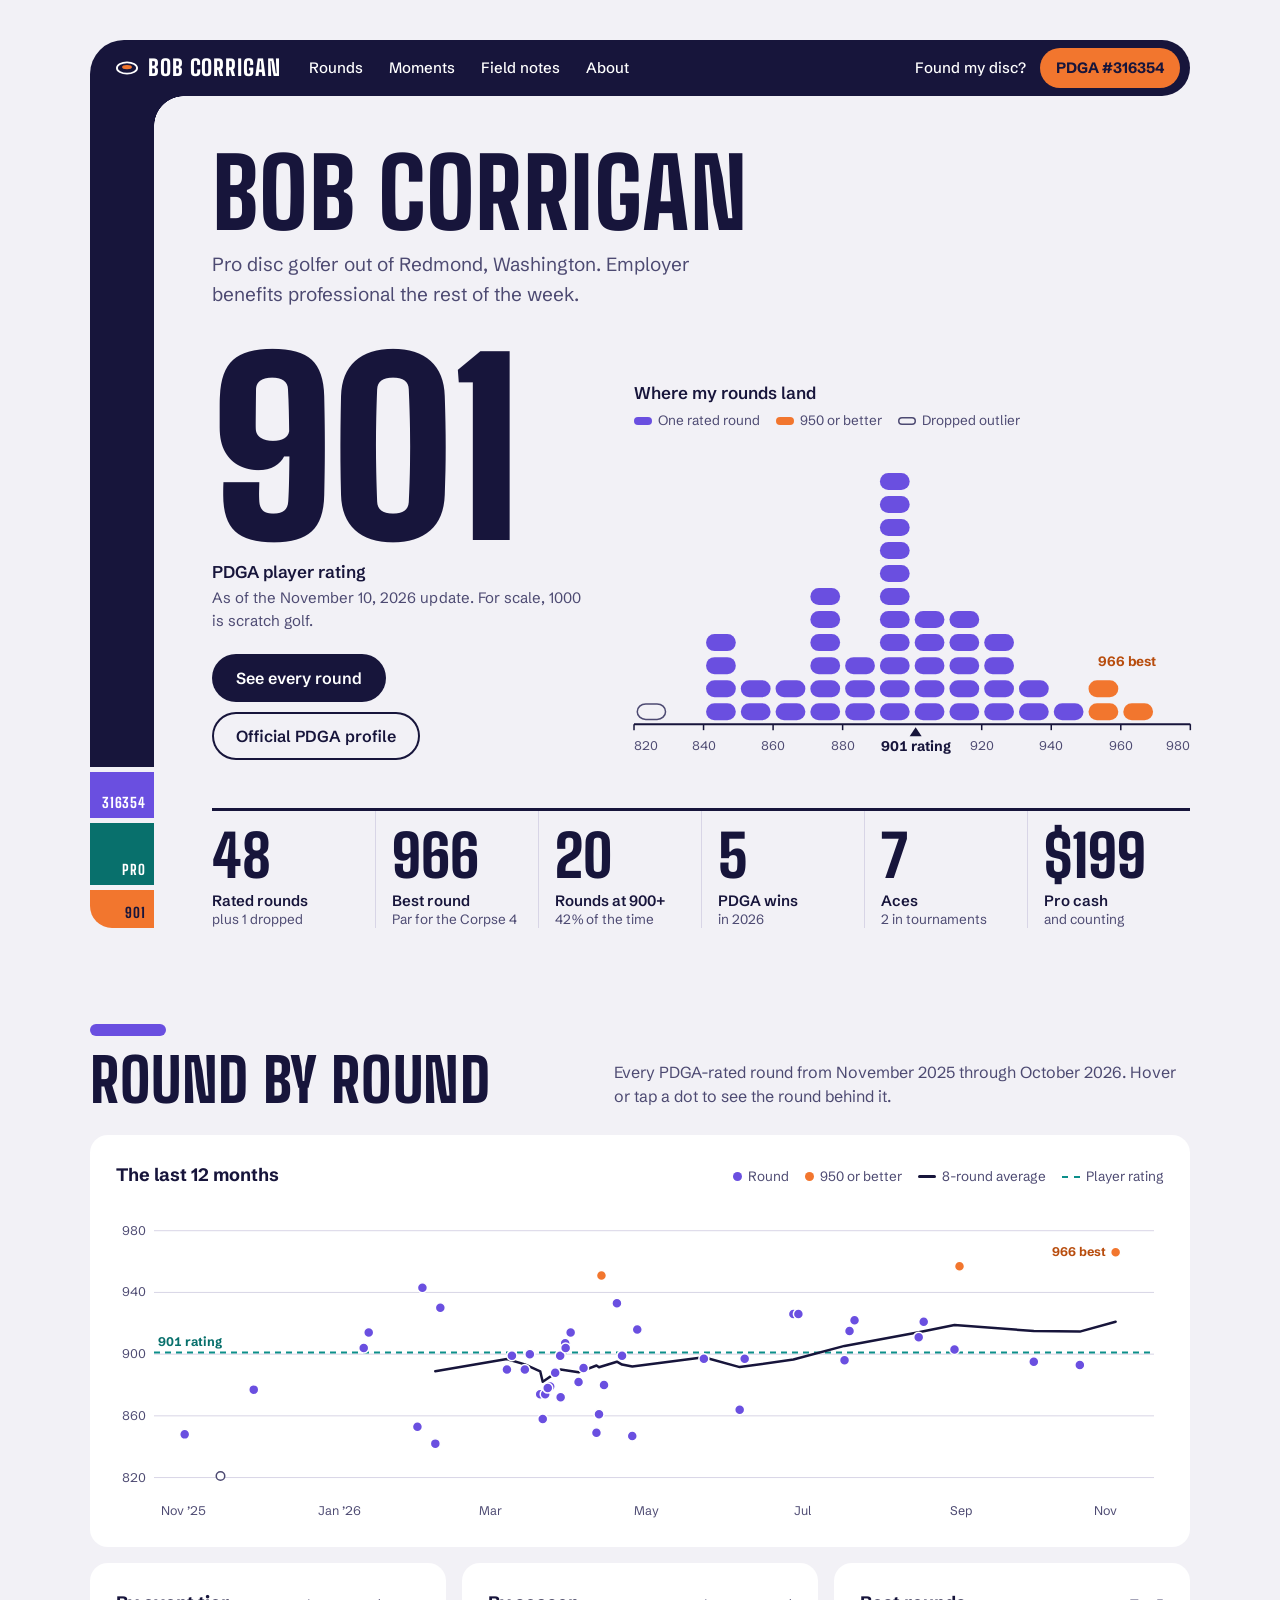
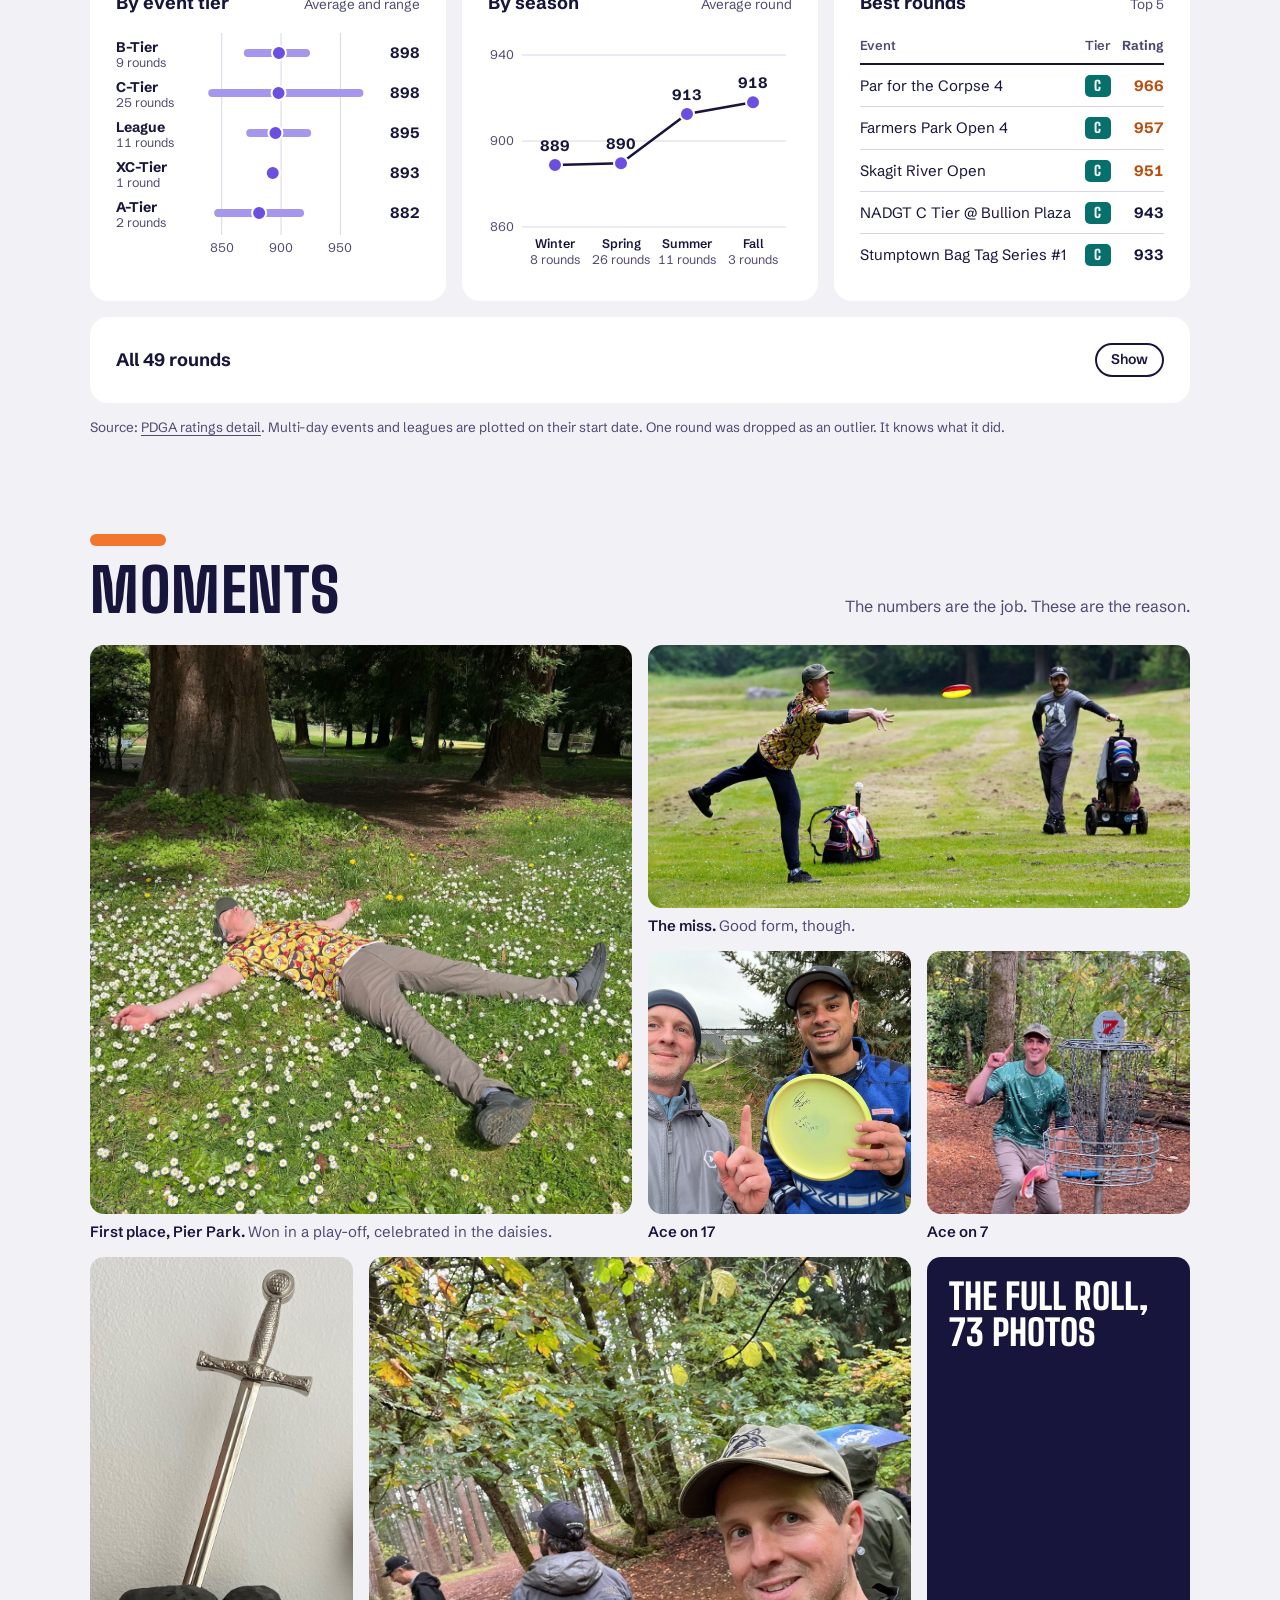
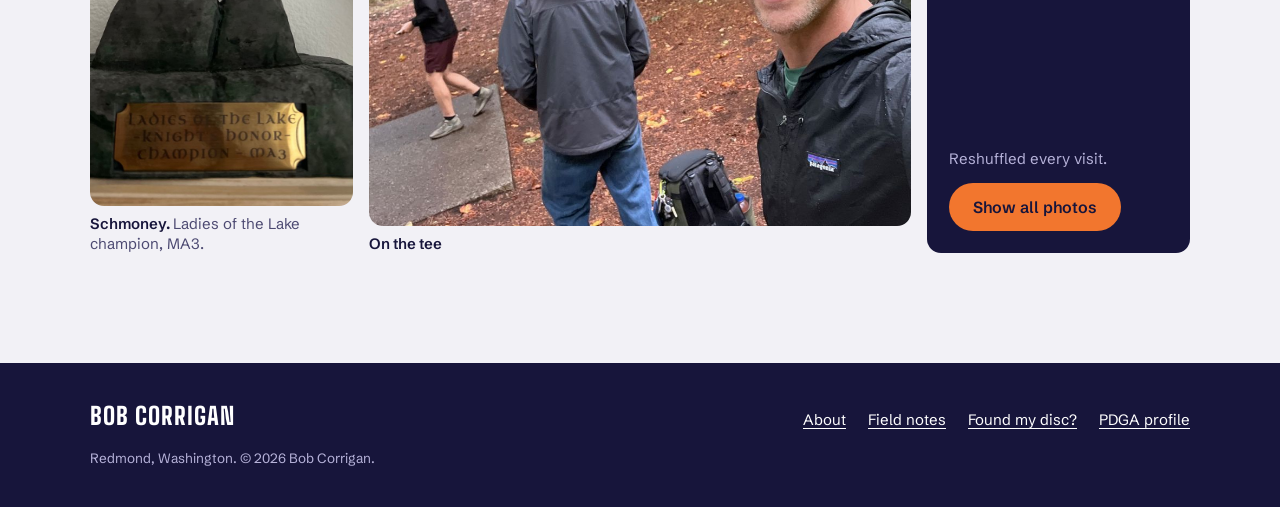
==== index.html @ 9f8a5c09 "Redesign site: numbers-first homepage, new visual system - Homepage leads with the 901 rating, a sta" ====
<!DOCTYPE html>
<html lang="en" class="no-js">
<head>
  <script>document.documentElement.className='js'</script>
  <meta charset="UTF-8" />
  <meta name="viewport" content="width=device-width, initial-scale=1.0" />
  <meta name="google-site-verification" content="zyq-lg8pU8aI22oIa7izaOGvQ7TSrKmBaJJps34cocg" />
  <title>Bob Corrigan — Pro Disc Golfer, PDGA #316354 · Redmond, WA</title>
  <meta name="description" content="Bob Corrigan is an employer benefits professional, pro disc golfer, poet, and retro film photographer in Redmond, Washington, with two cats and a penchant for vintage RC models." />
  <meta name="author" content="Bob Corrigan" />
  <meta name="theme-color" content="#17153b" />
  <link rel="canonical" href="https://bobcorrigan.com/" />
  <meta property="og:title" content="Bob Corrigan — pro disc golfer, poet &amp; film photographer" />
  <meta property="og:description" content="Disc golf, poetry, and retro film photography from Redmond, Washington. Two cats, plenty of vintage RC models." />
  <meta property="og:type" content="profile" />
  <meta property="og:url" content="https://bobcorrigan.com/" />
  <meta property="og:image" content="https://bobcorrigan.com/images/firstplaceflower.jpg" />
  <meta property="og:image:alt" content="Bob Corrigan on the disc golf course" />
  <meta name="twitter:card" content="summary_large_image" />
  <script type="application/ld+json">{"@context": "https://schema.org", "@graph": [{"@type": "WebSite", "@id": "https://bobcorrigan.com/#website", "name": "Bob Corrigan", "url": "https://bobcorrigan.com/", "author": {"@id": "https://bobcorrigan.com/#person"}, "publisher": {"@id": "https://bobcorrigan.com/#person"}, "about": {"@id": "https://bobcorrigan.com/#person"}}, {"@type": "ProfilePage", "@id": "https://bobcorrigan.com/#profile", "url": "https://bobcorrigan.com/", "name": "Bob Corrigan", "mainEntity": {"@id": "https://bobcorrigan.com/#person"}, "isPartOf": {"@id": "https://bobcorrigan.com/#website"}}, {"@type": "Person", "@id": "https://bobcorrigan.com/#person", "name": "Bob Corrigan", "alternateName": "Robert Corrigan", "url": "https://bobcorrigan.com/", "image": "https://bobcorrigan.com/images/firstplaceflower.jpg", "jobTitle": "Employer benefits professional", "description": "Bob Corrigan is an employer benefits professional, pro disc golfer, poet, and retro film photographer in Redmond, Washington, with two cats and a penchant for vintage RC models.", "homeLocation": {"@type": "Place", "name": "Redmond, Washington, USA", "address": {"@type": "PostalAddress", "addressLocality": "Redmond", "addressRegion": "WA", "addressCountry": "US"}}, "knowsAbout": ["Employee benefits", "Disc golf", "Poetry", "Film photography", "Retro photography", "Photography", "Art", "Design", "Vintage RC models"], "sameAs": ["https://fallingspoon.com/", "https://secretvendingmachine.com/", "https://supfrog.com/", "https://www.pdga.com/player/316354"], "subjectOf": [{"@type": "WebSite", "name": "falling spoon", "url": "https://fallingspoon.com/", "description": "Poems by Bob Corrigan"}, {"@type": "WebSite", "name": "Secret Vending Machine", "url": "https://secretvendingmachine.com/", "description": "Film photographs by Bob Corrigan"}, {"@type": "WebSite", "name": "supfrog.com", "url": "https://supfrog.com/"}]}]}</script>
  <link rel="apple-touch-icon" sizes="180x180" href="/apple-touch-icon.png">
  <link rel="icon" type="image/png" sizes="32x32" href="/favicon-32x32.png">
  <link rel="icon" type="image/png" sizes="16x16" href="/favicon-16x16.png">
  <link rel="manifest" href="/site.webmanifest">
  <link rel="preload" href="/assets/fonts/big-shoulders-latin-wght-normal.woff2" as="font" type="font/woff2" crossorigin />
  <link rel="preload" href="/assets/fonts/schibsted-grotesk-latin-wght-normal.woff2" as="font" type="font/woff2" crossorigin />
  <link rel="stylesheet" href="/assets/site.css" />
  <style>
    /* ── Hero ── */
    .hero { position: relative; display: grid; grid-template-columns: 64px minmax(0, 1fr); }
    .hero::before { content: ''; position: absolute; left: 64px; top: 0; width: 30px; height: 30px; background: radial-gradient(circle at 100% 100%, transparent 29.5px, var(--ink) 30px); }
    .rail { display: flex; flex-direction: column; gap: 5px; font-family: var(--display); font-size: 14px; font-weight: 700; letter-spacing: 0.06em; }
    .rail span { display: flex; align-items: flex-end; justify-content: flex-end; min-height: 46px; padding: 0 8px 5px 0; background: var(--ink); color: #fff; }
    .rail span:first-child { flex: 1; min-height: 120px; }
    .rail .r-v { background: var(--violet); }
    .rail .r-t { background: var(--teal-ink); min-height: 62px; }
    .rail .r-o { background: var(--tang); color: var(--ink); min-height: 38px; border-radius: 0 0 0 22px; }
    .hero-main { min-width: 0; padding: clamp(28px, 4.5vw, 54px) 0 0 clamp(26px, 4.5vw, 60px); }
    .who h1 { font-family: var(--display); font-weight: 800; font-size: clamp(46px, 7.6vw, 96px); line-height: 0.9; letter-spacing: 0.005em; text-transform: uppercase; }
    .who p { max-width: 34rem; margin-top: 14px; color: var(--soft); font-size: clamp(17px, 1.6vw, 19px); }
    .hero-grid { display: grid; grid-template-columns: minmax(0, 0.8fr) minmax(0, 1.2fr); gap: clamp(24px, 4vw, 56px); align-items: end; margin-top: clamp(28px, 4vw, 48px); }
    .rating-n { font-family: var(--display); font-weight: 900; font-size: clamp(132px, 19vw, 236px); line-height: 0.78; letter-spacing: -0.01em; color: var(--ink); font-variant-numeric: tabular-nums; }
    .rating-l { margin-top: 18px; font-size: 17px; font-weight: 600; }
    .rating-l span { display: block; font-weight: 400; color: var(--soft); font-size: 15px; }
    .hero-cta { display: flex; flex-wrap: wrap; gap: 10px; margin-top: 22px; }
    .spread figcaption { display: flex; flex-wrap: wrap; align-items: baseline; justify-content: space-between; gap: 4px 20px; margin-bottom: 6px; font-size: 15px; color: var(--soft); }
    .spread figcaption b { color: var(--ink); font-weight: 600; font-size: 17px; }
    .key { display: inline-flex; flex-wrap: wrap; gap: 4px 16px; font-size: 13.5px; color: var(--soft); }
    .key span { display: inline-flex; align-items: center; gap: 6px; white-space: nowrap; }
    .key i { display: inline-block; flex: none; width: 18px; height: 8px; border-radius: 99px; background: var(--violet); }
    .key .k-hot { background: var(--tang); }
    .key .k-out { background: none; box-shadow: inset 0 0 0 1.5px var(--soft); }
    .key .k-dot { width: 9px; height: 9px; }
    .key .k-avg { height: 3px; background: var(--ink); }
    .key .k-rt { height: 0; border-radius: 0; background: none; border-top: 2px dashed var(--teal); }
    svg.chart { display: block; width: 100%; height: auto; overflow: visible; }
    svg.chart .halo { paint-order: stroke; stroke: #fff; stroke-width: 5px; stroke-linejoin: round; }
    svg.chart text { font-family: var(--body); font-size: 12.5px; fill: var(--soft); font-variant-numeric: tabular-nums; }
    .hit { cursor: pointer; }

    .tally { display: grid; grid-template-columns: repeat(6, minmax(0, 1fr)); margin-top: clamp(30px, 4vw, 48px); border-top: 3px solid var(--ink); }
    .tally div { padding: 16px 14px 0 0; }
    .tally div + div { padding-left: 16px; border-left: 1px solid var(--rule); }
    .tally dd { font-family: var(--display); font-weight: 800; font-size: clamp(40px, 4.6vw, 58px); line-height: 1; font-variant-numeric: tabular-nums; }
    .tally dt { margin-top: 6px; font-size: 15px; font-weight: 600; line-height: 1.3; }
    .tally dt span { display: block; font-weight: 400; color: var(--soft); font-size: 13.5px; }
    .tally div { display: flex; flex-direction: column; }
    .tally dd { order: -1; }

    /* disc drop: the one load moment */
    .js .disc { animation: drop 0.5s cubic-bezier(0.2, 0.9, 0.3, 1.15) both; animation-delay: calc(var(--i) * 16ms + 150ms); }
    @keyframes drop { from { opacity: 0; transform: translateY(-26px); } }

    /* ── Rounds ── */
    .panel { background: var(--card); border-radius: 18px; padding: clamp(16px, 2.4vw, 26px); }
    .panel-h { display: flex; flex-wrap: wrap; align-items: baseline; justify-content: space-between; gap: 6px 20px; margin-bottom: 12px; }
    .panel-h h3 { font-size: 18px; font-weight: 700; }
    .panel-h p { font-size: 13.5px; color: var(--soft); }
    .trio { display: grid; grid-template-columns: repeat(3, minmax(0, 1fr)); gap: 16px; margin-top: 16px; }
    .rtab { width: 100%; border-collapse: collapse; font-size: 15px; }
    .rtab th { padding: 6px 10px 8px 0; border-bottom: 2px solid var(--ink); font-size: 13px; font-weight: 600; text-align: left; color: var(--soft); white-space: nowrap; }
    .rtab td { padding: 9px 10px 9px 0; border-bottom: 1px solid var(--rule); vertical-align: baseline; }
    .rtab tr:last-child td { border-bottom: 0; }
    .rtab .n { font-variant-numeric: tabular-nums; text-align: right; padding-right: 0; white-space: nowrap; font-weight: 700; }
    .rtab .dt { white-space: nowrap; color: var(--soft); }
    .rtab .hot { color: var(--tang-ink); }
    .tier { display: inline-grid; place-items: center; min-width: 26px; height: 22px; padding: 0 5px; border-radius: 5px; background: var(--ink); color: #fff; font-family: var(--display); font-size: 14px; font-weight: 800; letter-spacing: 0.04em; }
    .tier.t-A { background: var(--tang); color: var(--ink); }
    .tier.t-B { background: var(--violet); }
    .tier.t-C { background: var(--teal-ink); }
    .tier.t-L { background: var(--soft); }
    details.all { margin-top: 16px; }
    details.all summary { display: flex; align-items: center; justify-content: space-between; gap: 12px; font-size: 18px; font-weight: 700; cursor: pointer; list-style: none; }
    details.all summary::-webkit-details-marker { display: none; }
    details.all summary::after { content: 'Show'; padding: 6px 16px; border-radius: 99px; box-shadow: inset 0 0 0 2px var(--ink); font-size: 14px; font-weight: 600; }
    details.all[open] summary::after { content: 'Hide'; }
    details.all[open] summary { margin-bottom: 14px; }
    .tscroll { overflow-x: auto; }
    .src { margin-top: 14px; font-size: 13.5px; color: var(--soft); }
    .tip { position: fixed; z-index: 40; left: 0; top: 0; max-width: 260px; padding: 8px 12px; background: var(--ink); border-radius: 10px; color: #fff; font-size: 13.5px; line-height: 1.4; opacity: 0; pointer-events: none; transition: opacity 0.1s; }
    .tip b { font-family: var(--display); font-size: 20px; font-weight: 800; color: var(--butter); margin-right: 4px; }

    /* ── Moments ── */
    .moments { display: grid; grid-template-columns: repeat(4, minmax(0, 1fr)); grid-auto-rows: clamp(190px, 23vw, 290px); gap: 16px; }
    .mo { display: flex; flex-direction: column; min-height: 0; }
    .mo button { flex: 1; min-height: 0; display: block; width: 100%; padding: 0; border: 0; background: var(--rule); border-radius: 14px; overflow: hidden; cursor: zoom-in; }
    .mo img { display: block; width: 100%; height: 100%; object-fit: cover; transition: transform 0.4s ease; }
    .mo button:hover img { transform: scale(1.03); }
    .mo figcaption { padding-top: 8px; font-size: 15px; font-weight: 600; line-height: 1.3; }
    .mo figcaption span { font-weight: 400; color: var(--soft); }
    .m-a { grid-column: 1 / 3; grid-row: 1 / 3; }
    .m-b { grid-column: 3 / 5; }
    .m-e { grid-row: 3 / 5; }
    .m-f { grid-column: 2 / 4; grid-row: 3 / 5; }
    .more { grid-row: 3 / 5; }
    .more { display: flex; flex-direction: column; justify-content: space-between; align-items: flex-start; gap: 14px; padding: 22px; border-radius: 14px; background: var(--ink); color: #fff; }
    .more p { font-family: var(--display); font-weight: 800; font-size: clamp(26px, 2.8vw, 36px); line-height: 1; text-transform: uppercase; }
    .more .more-n { margin-top: auto; font-family: var(--body); font-size: 15px; font-weight: 400; line-height: 1.4; text-transform: none; color: #b7b3da; }
    .more .btn { background: var(--tang); color: var(--ink); }
    .more .btn:hover { background: var(--butter); color: var(--ink); }
    .more :focus-visible { outline-color: var(--butter); }

    .gallery { margin-top: 28px; columns: 4; column-gap: 14px; }
    .js .gallery:not(.is-open), .no-js .needs-js { display: none; }
    .no-js .gallery { margin-top: 28px; }
    .gallery figure { break-inside: avoid; margin: 0 0 14px; }
    .gallery button { display: block; width: 100%; padding: 0; border: 0; border-radius: 10px; overflow: hidden; background: var(--rule); cursor: zoom-in; }
    .gallery img { display: block; width: 100%; height: auto; }
    .gallery figcaption { padding-top: 5px; font-size: 13.5px; color: var(--soft); }
    .gal-end[hidden] { display: none; }
    .gal-end { display: flex; justify-content: center; margin-top: 12px; }

    dialog.lb { width: 100vw; height: 100dvh; max-width: none; max-height: none; margin: 0; padding: 48px 76px 28px; border: 0; background: rgba(16, 14, 44, 0.96); color: #fff; }
    dialog.lb[open] { display: flex; flex-direction: column; align-items: center; justify-content: center; gap: 14px; }
    dialog.lb::backdrop { background: transparent; }
    .lb img { display: block; max-width: 100%; max-height: calc(100dvh - 130px); width: auto; height: auto; object-fit: contain; border-radius: 8px; }
    .lb p { font-size: 15px; text-align: center; }
    .lb button { position: absolute; width: 48px; height: 48px; display: grid; place-items: center; border: 0; border-radius: 50%; background: #fff; color: var(--ink); cursor: pointer; }
    .lb button:hover { background: var(--butter); }
    .lb button:focus-visible { outline-color: var(--butter); }
    .lb svg { width: 18px; height: 18px; }
    .lb-close { top: 16px; right: 16px; }
    .lb-prev { left: 14px; top: 50%; transform: translateY(-50%); }
    .lb-next { right: 14px; top: 50%; transform: translateY(-50%); }

    @media (max-width: 980px) {
      .hero-grid { grid-template-columns: 1fr; align-items: start; }
      .tally { grid-template-columns: repeat(3, minmax(0, 1fr)); row-gap: 8px; }
      .tally div:nth-child(4) { padding-left: 0; border-left: 0; }
      .trio { grid-template-columns: 1fr 1fr; }
      .trio .panel:last-child { grid-column: 1 / -1; }
      .gallery { columns: 3; }
    }
    @media (max-width: 760px) {
      .hero { grid-template-columns: 1fr; }
      .hero::before { display: none; }
      .rail { flex-direction: row; gap: 4px; height: 12px; margin-top: 5px; font-size: 0; }
      .rail span, .rail span:first-child, .rail .r-t, .rail .r-o { min-height: 0; padding: 0; }
      .rail .r-v { width: 64px; }
      .rail .r-t { width: 40px; }
      .rail .r-o { width: 26px; border-radius: 0 99px 99px 0; }
      .hero-main { padding-left: 0; }
      .rating-l { margin-top: 12px; }
      .tally { grid-template-columns: repeat(2, minmax(0, 1fr)); }
      .tally div:nth-child(4) { padding-left: 16px; border-left: 1px solid var(--rule); }
      .tally div:nth-child(odd) { padding-left: 0; border-left: 0; }
      .trio { grid-template-columns: 1fr; }
      .moments { grid-template-columns: repeat(2, minmax(0, 1fr)); grid-auto-rows: auto; gap: 12px; }
      .mo img { height: auto; aspect-ratio: 1; }
      .m-a, .m-b, .m-e, .m-f, .more { grid-column: 1 / -1; grid-row: auto; }
      .m-e { grid-row: auto; }
      .m-e img { aspect-ratio: 4 / 5; }
      .m-f img { aspect-ratio: 3 / 2; }
      .m-a img { aspect-ratio: 4 / 5; }
      .m-b img { aspect-ratio: 3 / 2; }
      .gallery { columns: 2; column-gap: 10px; }
      .rtab .hm { display: none; }
      dialog.lb { padding: 64px 10px 20px; }
      .lb-prev, .lb-next { top: auto; bottom: 14px; transform: none; }
    }
    @media (prefers-reduced-motion: reduce) {
      .js .disc { animation: none; }
      .mo button:hover img { transform: none; }
    }
  </style>
</head>
<body>
  <a class="skip" href="#main">Skip to content</a>
  <div class="frame">
    <header class="topbar">
      <a class="brand" href="/" aria-label="Bob Corrigan, home"><svg viewBox="0 0 24 24" aria-hidden="true"><ellipse cx="12" cy="12" rx="11" ry="6.2" fill="none" stroke="currentColor" stroke-width="2"/><ellipse cx="12" cy="11" rx="5.4" ry="2.4" fill="#f2762e"/></svg>Bob Corrigan</a>
      <nav class="nav" aria-label="Site">
        <a href="#rounds">Rounds</a>
        <a href="#moments">Moments</a>
        <a href="/frolf.html">Field notes</a>
        <a href="/about/">About</a>
        <a class="push wide" href="/disc/">Found my disc?</a>
        <a class="pdga" href="https://www.pdga.com/player/316354" target="_blank" rel="noopener"><span class="wide">PDGA </span>#316354</a>
      </nav>
    </header>

    <main id="main">
    <div class="hero">
      <div class="rail" aria-hidden="true"><span></span><span class="r-v">316354</span><span class="r-t">PRO</span><span class="r-o">901</span></div>
      <div class="hero-main">
        <div class="who">
          <h1>Bob Corrigan</h1>
          <p>Pro disc golfer out of Redmond, Washington. Employer benefits professional the rest of the week.</p>
        </div>

        <div class="hero-grid">
          <div>
            <p class="rating-n" id="heroRating">901</p>
            <p class="rating-l">PDGA player rating <span>As of the November 10, 2026 update. For scale, 1000 is scratch golf.</span></p>
            <div class="hero-cta">
              <a class="btn" href="#rounds">See every round</a>
              <a class="btn ghost" href="https://www.pdga.com/player/316354" target="_blank" rel="noopener">Official PDGA profile</a>
            </div>
          </div>
          <figure class="spread needs-js">
            <figcaption>
              <b>Where my rounds land</b>
              <span class="key" aria-hidden="true"><span><i></i>One rated round</span><span><i class="k-hot"></i>950 or better</span><span><i class="k-out"></i>Dropped outlier</span></span>
            </figcaption>
            <svg class="chart" id="spread" role="img" aria-label="Distribution of 49 round ratings from 821 to 966 (48 counted, 1 dropped), most of them between 870 and 930. The full list is in the All rounds table below."></svg>
          </figure>
        </div>

        <dl class="tally">
          <div><dt>Rated rounds <span>plus 1 dropped</span></dt><dd id="tRounds">48</dd></div>
          <div><dt>Best round <span id="tBestEv">Par for the Corpse 4</span></dt><dd id="tBest">966</dd></div>
          <div><dt>Rounds at 900+ <span id="tPct">42% of the time</span></dt><dd id="t900">20</dd></div>
          <div><dt>PDGA wins <span>in 2026</span></dt><dd>5</dd></div>
          <div><dt>Aces <span>2 in tournaments</span></dt><dd>7</dd></div>
          <div><dt>Pro cash <span>and counting</span></dt><dd>$199</dd></div>
        </dl>
      </div>
    </div>

    <section class="sec" id="rounds" aria-labelledby="rounds-h" style="--cap: var(--violet)">
      <div class="sec-h">
        <h2 id="rounds-h">Round by round</h2>
        <p>Every PDGA-rated round from November 2025 through October 2026. Hover or tap a dot to see the round behind it.</p>
      </div>

      <div class="panel needs-js">
        <div class="panel-h">
          <h3>The last 12 months</h3>
          <span class="key" aria-hidden="true"><span><i class="k-dot"></i>Round</span><span><i class="k-dot k-hot"></i>950 or better</span><span><i class="k-avg"></i>8-round average</span><span><i class="k-rt"></i>Player rating</span></span>
        </div>
        <svg class="chart" id="line" role="img" aria-label="Round ratings over time with a rolling average of the last 8 rounds, set against the 901 player rating"></svg>
      </div>

      <div class="trio needs-js">
        <div class="panel">
          <div class="panel-h"><h3>By event tier</h3><p>Average and range</p></div>
          <svg class="chart" id="tier" role="img" aria-label="Average round rating by PDGA event tier"></svg>
        </div>
        <div class="panel">
          <div class="panel-h"><h3>By season</h3><p>Average round</p></div>
          <svg class="chart" id="season" role="img" aria-label="Average round rating by season"></svg>
        </div>
        <div class="panel">
          <div class="panel-h"><h3>Best rounds</h3><p>Top 5</p></div>
          <table class="rtab" id="best"></table>
        </div>
      </div>

      <noscript><p class="src">The charts and the round-by-round table need JavaScript. Every round is also listed on the PDGA ratings detail page linked below.</p></noscript>
      <details class="panel all needs-js">
        <summary>All 49 rounds</summary>
        <div class="tscroll"><table class="rtab" id="all"></table></div>
      </details>
      <p class="src">Source: <a href="https://www.pdga.com/player/316354/details" target="_blank" rel="noopener">PDGA ratings detail</a>. Multi-day events and leagues are plotted on their start date. One round was dropped as an outlier. It knows what it did.</p>
    </section>

    <section class="sec" id="moments" aria-labelledby="moments-h" style="--cap: var(--tang)">
      <div class="sec-h">
        <h2 id="moments-h">Moments</h2>
        <p>The numbers are the job. These are the reason.</p>
      </div>
      <div class="moments" id="hl">
        <figure class="mo m-a"><button type="button" aria-label="View photo: First place, Pier Park"><img src="/images/hl/first-place-pier-park.jpg" width="1181" height="1400" alt="Bob lying in a field of daisies after winning at Pier Park" decoding="async"></button><figcaption>First place, Pier Park. <span>Won in a play-off, celebrated in the daisies.</span></figcaption></figure>
        <figure class="mo m-b"><button type="button" aria-label="View photo: The miss"><img src="/images/hl/the-miss.jpg" width="1400" height="1048" alt="Bob mid-throw with the disc in the air" loading="lazy" decoding="async"></button><figcaption>The miss. <span>Good form, though.</span></figcaption></figure>
        <figure class="mo"><button type="button" aria-label="View photo: Ace on 17"><img src="/images/hl/ace-17.jpg" width="1400" height="1050" alt="Bob and a friend holding up the ace disc" loading="lazy" decoding="async"></button><figcaption>Ace on 17</figcaption></figure>
        <figure class="mo"><button type="button" aria-label="View photo: Ace on 7"><img src="/images/hl/ace-7.jpg" width="1210" height="1086" alt="Bob pointing at the basket after an ace on hole 7" loading="lazy" decoding="async"></button><figcaption>Ace on 7</figcaption></figure>
        <figure class="mo m-e"><button type="button" aria-label="View photo: Schmoney"><img src="/images/hl/trophy.jpg" width="1050" height="1400" alt="Sword-in-the-stone trophy with a plaque reading Ladies of the Lake, Knight's Honor, Champion MA3" loading="lazy" decoding="async"></button><figcaption>Schmoney. <span>Ladies of the Lake champion, MA3.</span></figcaption></figure>
        <figure class="mo m-f"><button type="button" aria-label="View photo: On the tee"><img src="/images/hl/on-the-tee.jpg" width="1400" height="1050" alt="Bob on the tee with his card" loading="lazy" decoding="async"></button><figcaption>On the tee</figcaption></figure>
        <div class="more">
          <p>The full roll, 73 photos</p>
          <p class="more-n needs-js">Reshuffled every visit.</p>
          <button class="btn needs-js" id="galBtn" type="button" aria-expanded="false" aria-controls="gallery">Show all photos</button>
        </div>
      </div>

      <div class="gallery" id="gallery">
        <figure><button type="button" aria-label="View photo: Three of us, Cloud City Chaos"><img src="/images/thumb/3boys.jpg" data-full="/images/3boys.jpg" width="640" height="481" alt="Three of us, Cloud City Chaos" loading="lazy" decoding="async"></button><figcaption>Three of us, Cloud City Chaos</figcaption></figure>
        <figure><button type="button" aria-label="View photo: Emerald City Discs"><img src="/images/thumb/ecd.jpg" data-full="/images/ecd.jpeg" width="760" height="1013" alt="Emerald City Discs" loading="lazy" decoding="async"></button><figcaption>Emerald City Discs</figcaption></figure>
        <figure><button type="button" aria-label="View photo: Ace on 17"><img src="/images/thumb/ace17.jpg" data-full="/images/ace17.jpg" width="760" height="570" alt="Ace on 17" loading="lazy" decoding="async"></button><figcaption>Ace on 17</figcaption></figure>
        <figure><button type="button" aria-label="View photo: First place card, SeaTac"><img src="/images/thumb/1st-place-card.jpg" data-full="/images/1st%20place%20card.jpg" width="640" height="481" alt="First place card, SeaTac" loading="lazy" decoding="async"></button><figcaption>First place card, SeaTac</figcaption></figure>
        <figure><button type="button" aria-label="View photo: God&#x27;s Grove"><img src="/images/thumb/godsgrove.jpg" data-full="/images/godsgrove.jpg" width="481" height="640" alt="God&#x27;s Grove" loading="lazy" decoding="async"></button><figcaption>God&#x27;s Grove</figcaption></figure>
        <figure><button type="button" aria-label="View photo: Ace with Nick"><img src="/images/thumb/acenick.jpg" data-full="/images/acenick.jpeg" width="760" height="570" alt="Ace with Nick" loading="lazy" decoding="async"></button><figcaption>Ace with Nick</figcaption></figure>
        <figure><button type="button" aria-label="View photo: Sunnyside haul"><img src="/images/thumb/haul.jpg" data-full="/images/haul.jpg" width="760" height="1013" alt="Sunnyside haul" loading="lazy" decoding="async"></button><figcaption>Sunnyside haul</figcaption></figure>
        <figure><button type="button" aria-label="View photo: The am crew"><img src="/images/thumb/am-crew.jpg" data-full="/images/am%20crew.jpg" width="481" height="640" alt="The am crew" loading="lazy" decoding="async"></button><figcaption>The am crew</figcaption></figure>
        <figure><button type="button" aria-label="View photo: Nick, Brian and Bob"><img src="/images/thumb/nick-brian-bob.jpg" data-full="/images/nick%20brian%20bob.jpg" width="640" height="481" alt="Nick, Brian and Bob" loading="lazy" decoding="async"></button><figcaption>Nick, Brian and Bob</figcaption></figure>
        <figure><button type="button" aria-label="View photo: First place, Pier Park"><img src="/images/thumb/firstplaceflower.jpg" data-full="/images/firstplaceflower.jpg" width="760" height="901" alt="First place, Pier Park" loading="lazy" decoding="async"></button><figcaption>First place, Pier Park</figcaption></figure>
        <figure><button type="button" aria-label="View photo: At the pavilion"><img src="/images/thumb/pav.jpg" data-full="/images/pav.jpg" width="760" height="570" alt="At the pavilion" loading="lazy" decoding="async"></button><figcaption>At the pavilion</figcaption></figure>
        <figure><button type="button" aria-label="View photo: Disc dork"><img src="/images/thumb/discdork.jpg" data-full="/images/discdork.jpeg" width="480" height="640" alt="Disc dork" loading="lazy" decoding="async"></button><figcaption>Disc dork</figcaption></figure>
        <figure><button type="button" aria-label="View photo: Chris &amp; Bob-o on the loose!"><img src="/images/thumb/hooligan.jpg" data-full="/images/hooligan.jpg" width="760" height="570" alt="Chris &amp; Bob-o on the loose!" loading="lazy" decoding="async"></button><figcaption>Chris &amp; Bob-o on the loose!</figcaption></figure>
        <figure><button type="button" aria-label="View photo: Dem boyz"><img src="/images/thumb/demboyz.jpg" data-full="/images/demboyz.jpeg" width="760" height="570" alt="Dem boyz" loading="lazy" decoding="async"></button><figcaption>Dem boyz</figcaption></figure>
        <figure><button type="button" aria-label="View photo: Ice cream stop"><img src="/images/thumb/icecream.jpg" data-full="/images/icecream.jpg" width="760" height="570" alt="Ice cream stop" loading="lazy" decoding="async"></button><figcaption>Ice cream stop</figcaption></figure>
        <figure><button type="button" aria-label="View photo: The Palouse"><img src="/images/thumb/palouse.jpg" data-full="/images/palouse.jpg" width="760" height="570" alt="The Palouse" loading="lazy" decoding="async"></button><figcaption>The Palouse</figcaption></figure>
        <figure><button type="button" aria-label="View photo: MA40 3rd, Deception Pass"><img src="/images/thumb/dips-discs.jpg" data-full="/images/dips%20discs.jpg" width="481" height="640" alt="MA40 3rd, Deception Pass" loading="lazy" decoding="async"></button><figcaption>MA40 3rd, Deception Pass</figcaption></figure>
        <figure><button type="button" aria-label="View photo: Park job"><img src="/images/thumb/parkjob.jpg" data-full="/images/parkjob.jpg" width="481" height="640" alt="Park job" loading="lazy" decoding="async"></button><figcaption>Park job</figcaption></figure>
        <figure><button type="button" aria-label="View photo: Farragut"><img src="/images/thumb/farragut.jpg" data-full="/images/farragut.jpeg" width="640" height="480" alt="Farragut" loading="lazy" decoding="async"></button><figcaption>Farragut</figcaption></figure>
        <figure><button type="button" aria-label="View photo: Pretty hole"><img src="/images/thumb/pretty.jpg" data-full="/images/pretty.jpg" width="760" height="1013" alt="Pretty hole" loading="lazy" decoding="async"></button><figcaption>Pretty hole</figcaption></figure>
        <figure><button type="button" aria-label="View photo: Shadow on hole 4"><img src="/images/thumb/shadow.jpg" data-full="/images/web/shadow.jpg" width="760" height="1013" alt="Shadow on hole 4" loading="lazy" decoding="async"></button><figcaption>Shadow on hole 4</figcaption></figure>
        <figure><button type="button" aria-label="View photo: Golf date"><img src="/images/thumb/wifegolf.jpg" data-full="/images/wifegolf.jpeg" width="760" height="1013" alt="Golf date" loading="lazy" decoding="async"></button><figcaption>Golf date</figcaption></figure>
        <figure><button type="button" aria-label="View photo: Slingshot"><img src="/images/thumb/slingshot.jpg" data-full="/images/slingshot.jpeg" width="480" height="640" alt="Slingshot" loading="lazy" decoding="async"></button><figcaption>Slingshot</figcaption></figure>
        <figure><button type="button" aria-label="View photo: Event sponsor"><img src="/images/thumb/spons.jpg" data-full="/images/spons.jpeg" width="760" height="865" alt="Event sponsor" loading="lazy" decoding="async"></button><figcaption>Event sponsor</figcaption></figure>
        <figure><button type="button" aria-label="View photo: Mobbin&#x27;"><img src="/images/thumb/mobbin.jpg" data-full="/images/mobbin.JPG" width="480" height="640" alt="Mobbin&#x27;" loading="lazy" decoding="async"></button><figcaption>Mobbin&#x27;</figcaption></figure>
        <figure><button type="button" aria-label="View photo: Idaho"><img src="/images/thumb/idaho.jpg" data-full="/images/idaho.jpeg" width="640" height="480" alt="Idaho" loading="lazy" decoding="async"></button><figcaption>Idaho</figcaption></figure>
        <figure><button type="button" aria-label="View photo: Practice ace, SeaTac"><img src="/images/thumb/seatac-practice-ace.jpg" data-full="/images/seatac%20practice%20ace.jpg" width="481" height="640" alt="Practice ace, SeaTac" loading="lazy" decoding="async"></button><figcaption>Practice ace, SeaTac</figcaption></figure>
        <figure><button type="button" aria-label="View photo: Cake putt"><img src="/images/thumb/cakeputt.jpg" data-full="/images/web/cakeputt.jpg" width="760" height="1013" alt="Cake putt" loading="lazy" decoding="async"></button><figcaption>Cake putt</figcaption></figure>
        <figure><button type="button" aria-label="View photo: Yay"><img src="/images/thumb/yaywife.jpg" data-full="/images/yaywife.jpeg" width="640" height="480" alt="Yay" loading="lazy" decoding="async"></button><figcaption>Yay</figcaption></figure>
        <figure><button type="button" aria-label="View photo: Almost a throw-in"><img src="/images/thumb/throw-in-almost.jpg" data-full="/images/throw%20in%20almost.jpg" width="760" height="518" alt="Almost a throw-in" loading="lazy" decoding="async"></button><figcaption>Almost a throw-in</figcaption></figure>
        <figure><button type="button" aria-label="View photo: Hole 17, Hobo Hotel"><img src="/images/thumb/hobohotel.jpg" data-full="/images/hobohotel.jpg" width="760" height="521" alt="Hole 17, Hobo Hotel" loading="lazy" decoding="async"></button><figcaption>Hole 17, Hobo Hotel</figcaption></figure>
        <figure><button type="button" aria-label="View photo: Stoic"><img src="/images/thumb/stoic.jpg" data-full="/images/stoic.jpeg" width="480" height="640" alt="Stoic" loading="lazy" decoding="async"></button><figcaption>Stoic</figcaption></figure>
        <figure><button type="button" aria-label="View photo: Copper in the Mountains card"><img src="/images/thumb/copper-card.jpg" data-full="/images/copper%20card.jpg" width="481" height="640" alt="Copper in the Mountains card" loading="lazy" decoding="async"></button><figcaption>Copper in the Mountains card</figcaption></figure>
        <figure><button type="button" aria-label="View photo: The miss"><img src="/images/thumb/miss.jpg" data-full="/images/miss.JPG" width="760" height="569" alt="The miss" loading="lazy" decoding="async"></button><figcaption>The miss</figcaption></figure>
        <figure><button type="button" aria-label="View photo: Rain Wizard card"><img src="/images/thumb/slingin-singles-card.jpg" data-full="/images/slingin%20singles%20card.jpg" width="640" height="481" alt="Rain Wizard card" loading="lazy" decoding="async"></button><figcaption>Rain Wizard card</figcaption></figure>
        <figure><button type="button" aria-label="View photo: Kayak Point"><img src="/images/thumb/kayak4.jpg" data-full="/images/kayak4.jpg" width="760" height="525" alt="Kayak Point" loading="lazy" decoding="async"></button><figcaption>Kayak Point</figcaption></figure>
        <figure><button type="button" aria-label="View photo: Pretty frolfer:-)"><img src="/images/thumb/fallsun.jpg" data-full="/images/fallsun.jpg" width="760" height="1013" alt="Pretty frolfer:-)" loading="lazy" decoding="async"></button><figcaption>Pretty frolfer:-)</figcaption></figure>
        <figure><button type="button" aria-label="View photo: Bok Bob"><img src="/images/thumb/bokbob.jpg" data-full="/images/bokbob.jpg" width="760" height="1013" alt="Bok Bob" loading="lazy" decoding="async"></button><figcaption>Bok Bob</figcaption></figure>
        <figure><button type="button" aria-label="View photo: Hole 5, Cutthroat"><img src="/images/thumb/hole5.jpg" data-full="/images/hole5.jpeg" width="760" height="1013" alt="Hole 5, Cutthroat" loading="lazy" decoding="async"></button><figcaption>Hole 5, Cutthroat</figcaption></figure>
        <figure><button type="button" aria-label="View photo: On the tee"><img src="/images/thumb/mpotee.jpg" data-full="/images/mpotee.jpeg" width="760" height="570" alt="On the tee" loading="lazy" decoding="async"></button><figcaption>On the tee</figcaption></figure>
        <figure><button type="button" aria-label="View photo: MA3 nerds"><img src="/images/thumb/ma3nerds.jpg" data-full="/images/ma3nerds.jpg" width="760" height="570" alt="MA3 nerds" loading="lazy" decoding="async"></button><figcaption>MA3 nerds</figcaption></figure>
        <figure><button type="button" aria-label="View photo: Dunkin&#x27; with Dylan"><img src="/images/thumb/dunkin-with-dylan.jpg" data-full="/images/dunkin%20with%20dylan.jpg" width="640" height="481" alt="Dunkin&#x27; with Dylan" loading="lazy" decoding="async"></button><figcaption>Dunkin&#x27; with Dylan</figcaption></figure>
        <figure><button type="button" aria-label="View photo: Smackabee"><img src="/images/thumb/smackabee.jpg" data-full="/images/smackabee.jpeg" width="480" height="640" alt="Smackabee" loading="lazy" decoding="async"></button><figcaption>Smackabee</figcaption></figure>
        <figure><button type="button" aria-label="View photo: Schmoney"><img src="/images/thumb/schmoney.jpg" data-full="/images/schmoney.jpeg" width="760" height="1013" alt="Schmoney" loading="lazy" decoding="async"></button><figcaption>Schmoney</figcaption></figure>
        <figure><button type="button" aria-label="View photo: Hot round, -7"><img src="/images/thumb/hotroundjuel.jpg" data-full="/images/hotroundjuel.jpg" width="760" height="961" alt="Hot round, -7" loading="lazy" decoding="async"></button><figcaption>Hot round, -7</figcaption></figure>
        <figure><button type="button" aria-label="View photo: Bok &#x27;26"><img src="/images/thumb/bok26.jpg" data-full="/images/bok26.jpeg" width="760" height="1013" alt="Bok &#x27;26" loading="lazy" decoding="async"></button><figcaption>Bok &#x27;26</figcaption></figure>
        <figure><button type="button" aria-label="View photo: Soggy frolf"><img src="/images/thumb/sogfrolf.jpg" data-full="/images/sogfrolf.jpg" width="481" height="640" alt="Soggy frolf" loading="lazy" decoding="async"></button><figcaption>Soggy frolf</figcaption></figure>
        <figure><button type="button" aria-label="View photo: Aced in Arizona"><img src="/images/thumb/aced-in-az.jpg" data-full="/images/aced%20in%20az.jpg" width="640" height="481" alt="Aced in Arizona" loading="lazy" decoding="async"></button><figcaption>Aced in Arizona</figcaption></figure>
        <figure><button type="button" aria-label="View photo: Pro cash"><img src="/images/thumb/procash.jpg" data-full="/images/procash.JPG" width="760" height="428" alt="Pro cash" loading="lazy" decoding="async"></button><figcaption>Pro cash</figcaption></figure>
        <figure><button type="button" aria-label="View photo: Six rounds in three days"><img src="/images/thumb/dips.jpg" data-full="/images/dips.jpg" width="760" height="570" alt="Six rounds in three days" loading="lazy" decoding="async"></button><figcaption>Six rounds in three days</figcaption></figure>
        <figure><button type="button" aria-label="View photo: Welcome to Farmers Park"><img src="/images/thumb/urboi.jpg" data-full="/images/urboi.jpeg" width="640" height="480" alt="Welcome to Farmers Park" loading="lazy" decoding="async"></button><figcaption>Welcome to Farmers Park</figcaption></figure>
        <figure><button type="button" aria-label="View photo: Wet frolf"><img src="/images/thumb/wetfrolf.jpg" data-full="/images/wetfrolf.jpg" width="481" height="640" alt="Wet frolf" loading="lazy" decoding="async"></button><figcaption>Wet frolf</figcaption></figure>
        <figure><button type="button" aria-label="View photo: Pink disc"><img src="/images/thumb/prettywife.jpg" data-full="/images/prettywife.PNG" width="296" height="640" alt="Pink disc" loading="lazy" decoding="async"></button><figcaption>Pink disc</figcaption></figure>
        <figure><button type="button" aria-label="View photo: Practice ace"><img src="/images/thumb/practice-ace.jpg" data-full="/images/practice%20ace.jpg" width="481" height="640" alt="Practice ace" loading="lazy" decoding="async"></button><figcaption>Practice ace</figcaption></figure>
        <figure><button type="button" aria-label="View photo: Disc rescue"><img src="/images/thumb/rescue.jpg" data-full="/images/rescue.jpg" width="760" height="570" alt="Disc rescue" loading="lazy" decoding="async"></button><figcaption>Disc rescue</figcaption></figure>
        <figure><button type="button" aria-label="View photo: Tee sponsor, Farmers Park Open"><img src="/images/thumb/teesponsor.jpg" data-full="/images/teesponsor.jpeg" width="640" height="480" alt="Tee sponsor, Farmers Park Open" loading="lazy" decoding="async"></button><figcaption>Tee sponsor, Farmers Park Open</figcaption></figure>
        <figure><button type="button" aria-label="View photo: Deception Pass card"><img src="/images/thumb/dipsdiscs.jpg" data-full="/images/dipsdiscs.jpg" width="640" height="481" alt="Deception Pass card" loading="lazy" decoding="async"></button><figcaption>Deception Pass card</figcaption></figure>
        <figure><button type="button" aria-label="View photo: Ace on 7"><img src="/images/thumb/ace7.jpg" data-full="/images/ace7.JPEG" width="760" height="682" alt="Ace on 7" loading="lazy" decoding="async"></button><figcaption>Ace on 7</figcaption></figure>
        <figure><button type="button" aria-label="View photo: MP40 card"><img src="/images/thumb/mp40.jpg" data-full="/images/mp40.jpeg" width="760" height="570" alt="MP40 card" loading="lazy" decoding="async"></button><figcaption>MP40 card</figcaption></figure>
        <figure><button type="button" aria-label="View photo: Sunnyside Up sponsor"><img src="/images/thumb/sponsorsign.jpg" data-full="/images/sponsorsign.jpg" width="760" height="1013" alt="Sunnyside Up sponsor" loading="lazy" decoding="async"></button><figcaption>Sunnyside Up sponsor</figcaption></figure>
        <figure><button type="button" aria-label="View photo: Vanessa and her caddy at South Fork"><img src="/images/thumb/pizzaselfie.jpg" data-full="/images/pizzaselfie.jpg" width="760" height="570" alt="Vanessa and her caddy at South Fork" loading="lazy" decoding="async"></button><figcaption>Vanessa and her caddy at South Fork</figcaption></figure>
        <figure><button type="button" aria-label="View photo: Hole 12, Farmers Park"><img src="/images/thumb/12.jpg" data-full="/images/12.jpeg" width="760" height="1013" alt="Hole 12, Farmers Park" loading="lazy" decoding="async"></button><figcaption>Hole 12, Farmers Park</figcaption></figure>
        <figure><button type="button" aria-label="View photo: Pie crew"><img src="/images/thumb/pie.jpg" data-full="/images/pie.jpg" width="760" height="697" alt="Pie crew" loading="lazy" decoding="async"></button><figcaption>Pie crew</figcaption></figure>
        <figure><button type="button" aria-label="View photo: With the Arizona TD"><img src="/images/thumb/az-tourney-director.jpg" data-full="/images/AZ%20tourney%20director.jpg" width="640" height="481" alt="With the Arizona TD" loading="lazy" decoding="async"></button><figcaption>With the Arizona TD</figcaption></figure>
        <figure><button type="button" aria-label="View photo: Fun card at Shelton Springs"><img src="/images/thumb/fun-card-shelton.jpg" data-full="/images/fun%20card%20shelton.jpg" width="640" height="481" alt="Fun card at Shelton Springs" loading="lazy" decoding="async"></button><figcaption>Fun card at Shelton Springs</figcaption></figure>
        <figure><button type="button" aria-label="View photo: The Farragut crew"><img src="/images/thumb/groupfarr.jpg" data-full="/images/groupfarr.JPEG" width="640" height="480" alt="The Farragut crew" loading="lazy" decoding="async"></button><figcaption>The Farragut crew</figcaption></figure>
        <figure><button type="button" aria-label="View photo: Sunnyside Up crew"><img src="/images/thumb/group2.jpg" data-full="/images/group2.jpg" width="760" height="570" alt="Sunnyside Up crew" loading="lazy" decoding="async"></button><figcaption>Sunnyside Up crew</figcaption></figure>
        <figure><button type="button" aria-label="View photo: Star Frame Sunday"><img src="/images/thumb/markymark.jpg" data-full="/images/markymark.jpg" width="760" height="570" alt="Star Frame Sunday" loading="lazy" decoding="async"></button><figcaption>Star Frame Sunday</figcaption></figure>
        <figure><button type="button" aria-label="View photo: Big ups"><img src="/images/thumb/bigups.jpg" data-full="/images/bigups.jpeg" width="640" height="480" alt="Big ups" loading="lazy" decoding="async"></button><figcaption>Big ups</figcaption></figure>
        <figure><button type="button" aria-label="View photo: The handoff"><img src="/images/thumb/handoff.jpg" data-full="/images/handoff.jpg" width="620" height="1100" alt="The handoff" loading="lazy" decoding="async"></button><figcaption>The handoff</figcaption></figure>
        <figure><button type="button" aria-label="View photo: Putt assassin"><img src="/images/thumb/putt-assassin.jpg" data-full="/images/putt%20assassin.jpg" width="532" height="640" alt="Putt assassin" loading="lazy" decoding="async"></button><figcaption>Putt assassin</figcaption></figure>
        <figure><button type="button" aria-label="View photo: Winner winner"><img src="/images/thumb/winnerchixdinner.jpg" data-full="/images/winnerchixdinner.jpeg" width="480" height="640" alt="Winner winner" loading="lazy" decoding="async"></button><figcaption>Winner winner</figcaption></figure>
        <figure><button type="button" aria-label="View photo: SeaTac Spring League"><img src="/images/thumb/seatac-spring-2.jpg" data-full="/images/seatac%20spring%202.jpg" width="760" height="570" alt="SeaTac Spring League" loading="lazy" decoding="async"></button><figcaption>SeaTac Spring League</figcaption></figure>
      </div>
      <div class="gal-end needs-js" id="galEnd" hidden><button class="btn ghost" id="galHide" type="button">Hide photos</button></div>
    </section>
    </main>
  </div>

  <footer class="foot">
    <div class="foot-in">
      <p>Bob Corrigan</p>
      <nav aria-label="Footer">
        <a href="/about/">About</a>
        <a href="/frolf.html">Field notes</a>
        <a href="/disc/">Found my disc?</a>
        <a href="https://www.pdga.com/player/316354" target="_blank" rel="noopener">PDGA profile</a>
      </nav>
      <p class="copy">Redmond, Washington. © <span id="yr">2026</span> Bob Corrigan.</p>
    </div>
  </footer>

  <div class="tip" id="tip" aria-hidden="true"></div>
  <dialog class="lb" id="lb" aria-label="Photo viewer">
    <button class="lb-close" id="lbClose" aria-label="Close"><svg viewBox="0 0 24 24"><path d="M6 6l12 12M18 6L6 18" fill="none" stroke="currentColor" stroke-width="2.5" stroke-linecap="round"/></svg></button>
    <button class="lb-prev" id="lbPrev" aria-label="Previous photo"><svg viewBox="0 0 24 24"><path d="M15 5l-7 7 7 7" fill="none" stroke="currentColor" stroke-width="2.5" stroke-linecap="round" stroke-linejoin="round"/></svg></button>
    <img id="lbImg" alt="" />
    <p id="lbCap"></p>
    <button class="lb-next" id="lbNext" aria-label="Next photo"><svg viewBox="0 0 24 24"><path d="M9 5l7 7-7 7" fill="none" stroke="currentColor" stroke-width="2.5" stroke-linecap="round" stroke-linejoin="round"/></svg></button>
  </dialog>

  <script>
    (function () {
      var PLAYER_RATING = 901;
      // [event, tier, start date, division, score, round rating, counted?]
      var R = [
        ["Par for the Corpse 4","C","2026-10-31","MP40",49,966,1],
        ["Farmers Park Open 4","C","2026-08-29","MP40",54,957,1],
        ["Skagit River Open","C","2026-04-11","MA3",49,951,1],
        ["NADGT C Tier @ Bullion Plaza","C","2026-01-31","MA40",60,943,1],
        ["Stumptown Bag Tag Series #1","C","2026-04-19","MA3",59,933,1],
        ["Slingin' Singles 4!","C","2026-02-07","MA40",55,930,1],
        ["Ladies of the Lake: Knights Honor","C","2026-06-27","MA3",53,926,1],
        ["Ladies of the Lake: Knights Honor","C","2026-06-27","MA3",53,926,1],
        ["Seatac & Lakewood Summer League","L","2026-07-17","MP40",68,922,1],
        ["Mountain View Championship 3","B","2026-08-15","MP40",58,921,1],
        ["NADGT Oregon Premier","A","2026-04-25","MA3",61,916,1],
        ["Seatac & Lakewood Summer League","L","2026-07-17","MP40",53,915,1],
        ["Sunnyside Up 20.26","B","2026-03-28","MA3",60,914,1],
        ["Say it Ain't Snow","C","2026-01-10","MA40",64,914,1],
        ["Mountain View Championship 3","B","2026-08-15","MP40",59,911,1],
        ["SeaTac Spring League","L","2026-03-20","MA40",67,907,1],
        ["Sunnyside Up 20.26","B","2026-03-28","MA3",61,904,1],
        ["Say it Ain't Snow","C","2026-01-10","MA40",65,904,1],
        ["Farmers Park Open 4","C","2026-08-29","MP40",54,903,1],
        ["North Whidbey Open","C","2026-03-14","MA40",62,900,1],
        ["South Fork Tuesdays Spring","L","2026-04-21","MA3",55,899,1],
        ["SeaTac Spring League","L","2026-03-20","MA40",93,899,1],
        ["Cloud City Chaos – Part 4!","B","2026-03-07","MA40",67,899,1],
        ["Throw Kindness Open","C","2026-06-06","MP40",70,897,1],
        ["Par Wars Episode IV","C","2026-05-23","MP40",56,897,1],
        ["Seatac & Lakewood Summer League","L","2026-07-17","MP40",57,896,1],
        ["South Fork Tuesdays Fall","L","2026-09-29","RAH",57,895,1],
        ["Throw For Hope Open","XC","2026-10-17","MPO",53,893,1],
        ["NXNW IV","B","2026-04-04","MA3",63,891,1],
        ["North Whidbey Open","C","2026-03-14","MA40",63,890,1],
        ["Cloud City Chaos – Part 4!","B","2026-03-07","MA40",68,890,1],
        ["SeaTac Spring League","L","2026-03-20","MA40",70,888,1],
        ["NXNW IV","B","2026-04-04","MA3",64,882,1],
        ["Laura Palmer Memorial 2","C","2026-04-12","MA3",64,880,1],
        ["SeaTac Spring League","L","2026-03-20","MA40",68,879,1],
        ["Sirens of the Springs","C","2026-03-21","MA40",70,878,1],
        ["Leftover Turnover 5","C","2025-11-28","MA40",104,877,1],
        ["SeaTac Spring League","L","2026-03-20","MA40",68,874,1],
        ["SeaTac Spring League","L","2026-03-20","MA40",72,874,1],
        ["Sunnyside Up 20.26","B","2026-03-28","MA3",64,872,1],
        ["Throw Kindness Open","C","2026-06-06","MP40",74,864,1],
        ["Laura Palmer Memorial 2","C","2026-04-12","MA3",66,861,1],
        ["Sirens of the Springs","C","2026-03-21","MA40",83,858,1],
        ["NADGT C Tier @ Bullion Plaza","C","2026-01-31","MA40",68,853,1],
        ["Skagit River Open","C","2026-04-11","MA3",57,849,1],
        ["Par for the Corpse","C","2025-11-01","MA40",61,848,1],
        ["NADGT Oregon Premier","A","2026-04-25","MA3",60,847,1],
        ["Slingin' Singles 4!","C","2026-02-07","MA40",63,842,1],
        ["Seatac Slowdown","C","2025-11-15","MA40",80,821,0]
      ]
      .map(function (r) { return { ev: r[0], tier: r[1], iso: r[2], d: new Date(r[2] + 'T12:00:00'), div: r[3], score: r[4], rt: r[5], ok: !!r[6] }; });

      var NS = 'http://www.w3.org/2000/svg';
      var $ = function (id) { return document.getElementById(id); };
      var el = function (t, a, p) { var e = document.createElementNS(NS, t); for (var k in a) e.setAttribute(k, a[k]); if (p) p.appendChild(e); return e; };
      var txt = function (p, a, s) { var e = el('text', a, p); e.textContent = s; return e; };
      var esc = function (s) { return String(s).replace(/&/g, '&amp;').replace(/</g, '&lt;'); };
      var mean = function (a) { return a.reduce(function (s, v) { return s + v; }, 0) / a.length; };
      var fmtD = function (d) { return d.toLocaleDateString('en-US', { month: 'short', day: 'numeric', year: 'numeric' }); };
      var INK = '#17153b', SOFT = '#4d4a72', RULE = '#d8d5e6', VIO = '#6a4fe0', TEAL = '#0c8f8a', TANG = '#f2762e', HOT = 950;

      var counted = R.filter(function (r) { return r.ok; });
      var vals = counted.map(function (r) { return r.rt; });
      var chron = R.slice().sort(function (a, b) { return a.d - b.d || a.rt - b.rt; });
      var best = counted.reduce(function (a, b) { return b.rt > a.rt ? b : a; });
      var n900 = vals.filter(function (v) { return v >= 900; }).length;

      // headline numbers come from the same data as the charts
      $('heroRating').textContent = PLAYER_RATING;
      $('tRounds').textContent = counted.length;
      $('tBest').textContent = best.rt;
      $('tBestEv').textContent = best.ev;
      $('t900').textContent = n900;
      $('tPct').textContent = Math.round(n900 / counted.length * 100) + '% of the time';

      // ── Tooltip ──
      var tip = $('tip');
      function showTip(e, html) {
        tip.innerHTML = html;
        var x = e.clientX + 14, y = e.clientY - tip.offsetHeight - 12;
        if (x + tip.offsetWidth > window.innerWidth - 8) x = Math.max(8, e.clientX - tip.offsetWidth - 14);
        if (y < 8) y = e.clientY + 18;
        tip.style.left = x + 'px'; tip.style.top = y + 'px'; tip.style.opacity = 1;
      }
      function hideTip() { tip.style.opacity = 0; }
      function hover(node, html) {
        node.addEventListener('mousemove', function (e) { showTip(e, html); });
        node.addEventListener('mouseleave', hideTip);
        node.addEventListener('touchstart', function (e) { showTip(e.touches[0], html); }, { passive: true });
      }
      window.addEventListener('scroll', hideTip, { passive: true });
      var roundTip = function (r) {
        return '<b>' + r.rt + '</b>' + (r.ok ? '' : '(dropped) ') + esc(r.ev) + '<br>' + fmtD(r.d) + ', ' + r.div + ', score ' + r.score;
      };

      function prep(s, fallback, H) {
        var W = Math.round(s.getBoundingClientRect().width) || fallback;
        while (s.firstChild) s.removeChild(s.firstChild);
        s.setAttribute('viewBox', '0 0 ' + W + ' ' + H);
        return W;
      }

      // ── Spread: every round is a disc, stacked in 10-point columns ──
      var dropped = false;
      function drawSpread() {
        var s = $('spread'), lo = 820, hi = 980, step = 10, cols = (hi - lo) / step, bins = [];
        for (var i = 0; i < cols; i++) bins.push([]);
        R.slice().sort(function (a, b) { return a.rt - b.rt; }).forEach(function (r) { bins[Math.floor((r.rt - lo) / step)].push(r); });
        var tall = Math.max.apply(null, bins.map(function (b) { return b.length; }));
        var W0 = Math.round(s.getBoundingClientRect().width) || 620, small = W0 < 460;
        var dh = small ? 10 : 17, pitch = dh + (small ? 3 : 6), m = { t: 30, b: 40 };
        var H = m.t + tall * pitch + m.b, W = prep(s, 620, H), bw = W / cols, base = H - m.b;
        var X = function (v) { return (v - lo) / (hi - lo) * W; };
        el('line', { x1: 0, x2: W, y1: base + 4, y2: base + 4, stroke: INK, 'stroke-width': 2 }, s);
        for (var v = lo; v <= hi; v += small ? 40 : 20) {
          if (v === 900) continue;
          el('line', { x1: X(v), x2: X(v), y1: base + 4, y2: base + 10, stroke: INK, 'stroke-width': 1.5 }, s);
          txt(s, { x: X(v), y: base + 30, 'text-anchor': v === lo ? 'start' : v === hi ? 'end' : 'middle' }, v);
        }
        // the rating itself is marked on the axis
        var rx = X(PLAYER_RATING);
        el('path', { d: 'M' + rx + ',' + (base + 7) + 'l-6,9h12z', fill: INK }, s);
        txt(s, { x: rx, y: base + 31, 'text-anchor': 'middle', style: 'fill:' + INK + ';font-weight:700;font-size:14px' }, PLAYER_RATING + ' rating');
        var n = 0;
        bins.forEach(function (b, i) {
          b.forEach(function (r, j) {
            var x = i * bw + 2.5, y = base - (j + 1) * pitch + (pitch - dh), w = bw - 5, hot = r.rt >= HOT;
            var d = el('rect', r.ok ? { x: x, y: y, width: w, height: dh, rx: dh / 2, fill: hot ? TANG : VIO }
                                    : { x: x + 0.75, y: y + 0.75, width: w - 1.5, height: dh - 1.5, rx: dh / 2, fill: 'none', stroke: SOFT, 'stroke-width': 1.5 }, s);
            if (!dropped) { d.setAttribute('class', 'disc'); d.style.setProperty('--i', n); }
            n++;
            hover(el('rect', { x: i * bw, y: y - 2, width: bw, height: pitch, fill: 'transparent', 'class': 'hit' }, s), roundTip(r));
          });
        });
        var bi = Math.floor((best.rt - lo) / step), by = base - Math.max(bins[bi].length, bins[bi - 1].length, bins[bi - 2].length) * pitch - 8;
        txt(s, { x: Math.min(W, (bi + 1) * bw), y: by, 'text-anchor': 'end', style: 'fill:#b84d0e;font-weight:700;font-size:13.5px' }, best.rt + ' best');
        dropped = true;
      }

      // ── Timeline ──
      function drawLine() {
        var s = $('line'), small = s.getBoundingClientRect().width < 520;
        var H = small ? 240 : 320, W = prep(s, 1000, H), m = { l: 38, r: 10, t: 22, b: 28 };
        var x0 = new Date('2025-10-20T12:00:00'), x1 = new Date('2026-11-15T12:00:00'), y0 = 810, y1 = 985;
        var X = function (d) { return m.l + (d - x0) / (x1 - x0) * (W - m.l - m.r); };
        var Y = function (v) { return m.t + (y1 - v) / (y1 - y0) * (H - m.t - m.b); };
        for (var v = 820; v <= 980; v += 40) {
          el('line', { x1: m.l, x2: W - m.r, y1: Y(v), y2: Y(v), stroke: RULE }, s);
          txt(s, { x: m.l - 8, y: Y(v) + 4, 'text-anchor': 'end' }, v);
        }
        for (var mo = 0; mo < 13; mo += small ? 3 : 2) {
          var d = new Date(2025, 10 + mo, 1);
          txt(s, { x: X(d), y: H - 6, 'text-anchor': mo === 12 ? 'end' : 'middle' },
            d.toLocaleDateString('en-US', { month: 'short' }) + (mo === 0 || d.getMonth() === 0 ? ' ’' + String(d.getFullYear()).slice(2) : ''));
        }
        el('line', { x1: m.l, x2: W - m.r, y1: Y(PLAYER_RATING), y2: Y(PLAYER_RATING), stroke: TEAL, 'stroke-dasharray': '6 5', 'stroke-width': 2 }, s);
        if (!small) txt(s, { x: m.l + 4, y: Y(PLAYER_RATING) - 7, 'class': 'halo', style: 'fill:#08706c;font-weight:700' }, PLAYER_RATING + ' rating');
        var c = chron.filter(function (r) { return r.ok; }), pts = [], seenDay = {};
        c.forEach(function (r) {
          if (seenDay[r.iso]) return; seenDay[r.iso] = 1;
          var upto = c.filter(function (q) { return q.d <= r.d; });
          if (upto.length < 8) return;
          pts.push(X(r.d).toFixed(1) + ',' + Y(mean(upto.slice(-8).map(function (q) { return q.rt; }))).toFixed(1));
        });
        el('path', { d: 'M' + pts.join('L'), fill: 'none', stroke: INK, 'stroke-width': 2.5, 'stroke-linejoin': 'round', 'stroke-linecap': 'round' }, s);
        var seen = {}, rad = small ? 4 : 5;
        chron.forEach(function (r) {
          seen[r.iso] = (seen[r.iso] || 0) + 1;
          var cx = X(r.d) + (seen[r.iso] - 1) * (small ? 4 : 5), cy = Y(r.rt);
          el('circle', r.ok ? { cx: cx, cy: cy, r: rad, fill: r.rt >= HOT ? TANG : VIO, stroke: '#fff', 'stroke-width': 1.5 }
                            : { cx: cx, cy: cy, r: rad - 0.75, fill: '#fff', stroke: SOFT, 'stroke-width': 1.5 }, s);
          hover(el('circle', { cx: cx, cy: cy, r: 11, fill: 'transparent', 'class': 'hit' }, s), roundTip(r));
        });
        txt(s, { x: X(best.d) - 10, y: Y(best.rt) + 4, 'text-anchor': 'end', 'class': 'halo', style: 'fill:#b84d0e;font-weight:700' }, best.rt + ' best');
      }

      // ── Tier: average dot on a worst-to-best line ──
      function drawTier() {
        var names = { A: 'A-Tier', B: 'B-Tier', C: 'C-Tier', L: 'League', XC: 'XC-Tier' }, g = {};
        counted.forEach(function (r) { (g[r.tier] = g[r.tier] || []).push(r.rt); });
        var rows = Object.keys(g).map(function (k) {
          return { k: k, n: g[k].length, avg: mean(g[k]), lo: Math.min.apply(null, g[k]), hi: Math.max.apply(null, g[k]) };
        }).sort(function (a, b) { return b.avg - a.avg; });
        var s = $('tier'), rh = 40, H = 4 + rows.length * rh + 24, W = prep(s, 340, H), lx = 82, rx = W - 44;
        var X = function (v) { return lx + (v - 830) / (980 - 830) * (rx - lx); };
        [850, 900, 950].forEach(function (v) {
          el('line', { x1: X(v), x2: X(v), y1: 4, y2: H - 22, stroke: RULE }, s);
          txt(s, { x: X(v), y: H - 5, 'text-anchor': 'middle' }, v);
        });
        rows.forEach(function (r, i) {
          var y = 4 + i * rh + rh / 2;
          txt(s, { x: 0, y: y - 1, style: 'fill:' + INK + ';font-weight:700;font-size:14px' }, names[r.k]);
          txt(s, { x: 0, y: y + 14 }, r.n + ' round' + (r.n > 1 ? 's' : ''));
          if (r.hi > r.lo) el('line', { x1: X(r.lo), x2: X(r.hi), y1: y, y2: y, stroke: '#a597ee', 'stroke-width': 8, 'stroke-linecap': 'round' }, s);
          el('circle', { cx: X(r.avg), cy: y, r: 7, fill: VIO, stroke: '#fff', 'stroke-width': 2 }, s);
          txt(s, { x: W, y: y + 5, 'text-anchor': 'end', style: 'fill:' + INK + ';font-weight:700;font-size:15px' }, Math.round(r.avg));
          hover(el('rect', { x: 0, y: y - rh / 2, width: W, height: rh, fill: 'transparent' }, s),
            '<b>' + Math.round(r.avg) + '</b>' + names[r.k] + ' average over ' + r.n + ' round' + (r.n > 1 ? 's' : '') + '<br>Worst ' + r.lo + ', best ' + r.hi);
        });
      }

      // ── Season ──
      function drawSeason() {
        var s = $('season'), H = 240, W = prep(s, 340, H), m = { l: 34, r: 6, t: 26, b: 42 };
        var seasons = [['Winter', '2025-11-01', '2026-03-01'], ['Spring', '2026-03-01', '2026-06-01'], ['Summer', '2026-06-01', '2026-09-01'], ['Fall', '2026-09-01', '2026-12-01']].map(function (q) {
          var rs = counted.filter(function (r) { return r.iso >= q[1] && r.iso < q[2]; }).map(function (r) { return r.rt; });
          return { n: q[0], cnt: rs.length, avg: mean(rs) };
        });
        var y0 = 860, y1 = 940, bw = (W - m.l - m.r) / 4;
        var Y = function (v) { return m.t + (y1 - v) / (y1 - y0) * (H - m.t - m.b); };
        [860, 900, 940].forEach(function (v) {
          el('line', { x1: m.l, x2: W - m.r, y1: Y(v), y2: Y(v), stroke: RULE }, s);
          txt(s, { x: m.l - 8, y: Y(v) + 4, 'text-anchor': 'end' }, v);
        });
        var pts = seasons.map(function (q, i) { return [m.l + bw * i + bw / 2, Y(q.avg)]; });
        el('path', { d: 'M' + pts.map(function (p) { return p.join(','); }).join('L'), fill: 'none', stroke: INK, 'stroke-width': 2.5 }, s);
        seasons.forEach(function (q, i) {
          var cx = pts[i][0], cy = pts[i][1];
          el('circle', { cx: cx, cy: cy, r: 7, fill: VIO, stroke: '#fff', 'stroke-width': 2 }, s);
          txt(s, { x: cx, y: cy - 14, 'text-anchor': 'middle', style: 'fill:' + INK + ';font-weight:700;font-size:15px' }, Math.round(q.avg));
          txt(s, { x: cx, y: H - 21, 'text-anchor': 'middle', style: 'fill:' + INK + ';font-weight:600' }, q.n);
          txt(s, { x: cx, y: H - 5, 'text-anchor': 'middle' }, q.cnt + ' rounds');
          hover(el('rect', { x: cx - bw / 2, y: m.t, width: bw, height: H - m.t - m.b, fill: 'transparent' }, s),
            '<b>' + Math.round(q.avg) + '</b>' + q.n + ' average over ' + q.cnt + ' rounds');
        });
      }

      // ── Tables ──
      var tier = function (t) { return '<span class="tier t-' + t + '">' + t + '</span>'; };
      $('best').innerHTML = '<thead><tr><th>Event</th><th>Tier</th><th class="n">Rating</th></tr></thead><tbody>' +
        counted.slice().sort(function (a, b) { return b.rt - a.rt; }).slice(0, 5).map(function (r) {
          return '<tr><td>' + esc(r.ev) + '</td><td>' + tier(r.tier) + '</td><td class="n' + (r.rt >= HOT ? ' hot' : '') + '">' + r.rt + '</td></tr>';
        }).join('') + '</tbody>';
      $('all').innerHTML = '<thead><tr><th>Date</th><th>Event</th><th class="hm">Tier</th><th class="hm">Division</th><th class="n">Score</th><th class="n">Rating</th></tr></thead><tbody>' +
        R.slice().sort(function (a, b) { return b.d - a.d || b.rt - a.rt; }).map(function (r) {
          return '<tr><td class="dt">' + fmtD(r.d) + '</td><td>' + esc(r.ev) + (r.ok ? '' : ' <i>(dropped)</i>') + '</td><td class="hm">' + tier(r.tier) + '</td><td class="hm">' + r.div +
            '</td><td class="n" style="font-weight:400">' + r.score + '</td><td class="n' + (r.rt >= HOT ? ' hot' : '') + '">' + r.rt + '</td></tr>';
        }).join('') + '</tbody>';

      var lastW = 0, timer;
      function draw() { lastW = document.documentElement.clientWidth; hideTip(); drawSpread(); drawLine(); drawTier(); drawSeason(); }
      draw();
      if (document.fonts && document.fonts.ready) document.fonts.ready.then(draw);
      window.addEventListener('resize', function () {
        clearTimeout(timer);
        timer = setTimeout(function () { if (document.documentElement.clientWidth !== lastW) draw(); }, 150);
      });
    })();

    // ── Photos: six up front, the rest on request ──
    (function () {
      document.getElementById('yr').textContent = new Date().getFullYear();
      var gal = document.getElementById('gallery'), btn = document.getElementById('galBtn'), end = document.getElementById('galEnd');
      var shuffled = false;
      function setOpen(open) {
        if (open && !shuffled) {
          var f = Array.prototype.slice.call(gal.children);
          for (var i = f.length - 1; i > 0; i--) { var j = Math.floor(Math.random() * (i + 1)), t = f[i]; f[i] = f[j]; f[j] = t; }
          f.forEach(function (x) { gal.appendChild(x); });
          shuffled = true;
        }
        gal.classList.toggle('is-open', open); end.hidden = !open;
        btn.setAttribute('aria-expanded', open);
        btn.textContent = open ? 'Hide photos' : 'Show all photos';
        if (open) gal.scrollIntoView({ block: 'start', behavior: window.matchMedia('(prefers-reduced-motion: reduce)').matches ? 'auto' : 'smooth' });
        else btn.focus();
      }
      btn.addEventListener('click', function () { setOpen(!gal.classList.contains('is-open')); });
      document.getElementById('galHide').addEventListener('click', function () { setOpen(false); document.getElementById('moments').scrollIntoView(); });

      var lb = document.getElementById('lb'), lbImg = document.getElementById('lbImg'), lbCap = document.getElementById('lbCap');
      if (!lb.showModal) return;
      var set = [], cur = 0;
      function show(i) {
        cur = (i + set.length) % set.length;
        var img = set[cur], cap = img.closest('figure').querySelector('figcaption');
        lbImg.src = img.getAttribute('data-full') || img.currentSrc || img.src; lbImg.alt = img.alt; lbCap.textContent = cap ? cap.textContent : '';
      }
      function open(img) {
        set = Array.prototype.slice.call(img.closest('#hl, #gallery').querySelectorAll('img'));
        show(set.indexOf(img)); lb.showModal();
      }
      document.getElementById('hl').addEventListener('click', function (e) { var b = e.target.closest('.mo button'); if (b) open(b.querySelector('img')); });
      gal.addEventListener('click', function (e) { var b = e.target.closest('button'); if (b) open(b.querySelector('img')); });
      document.getElementById('lbClose').addEventListener('click', function () { lb.close(); });
      document.getElementById('lbPrev').addEventListener('click', function () { show(cur - 1); });
      document.getElementById('lbNext').addEventListener('click', function () { show(cur + 1); });
      lb.addEventListener('click', function (e) { if (e.target === lb) lb.close(); });
      lb.addEventListener('keydown', function (e) { if (e.key === 'ArrowLeft') show(cur - 1); else if (e.key === 'ArrowRight') show(cur + 1); });
    })();
  </script>
</body>
</html>
---- assets/site.css ----
/* bobcorrigan.com — shared system: tokens, type, frame, nav, footer */
@font-face {
  font-family: 'Big Shoulders';
  src: url('/assets/fonts/big-shoulders-latin-wght-normal.woff2') format('woff2');
  font-weight: 100 900;
  font-display: swap;
}
@font-face {
  font-family: 'Schibsted Grotesk';
  src: url('/assets/fonts/schibsted-grotesk-latin-wght-normal.woff2') format('woff2');
  font-weight: 400 900;
  font-display: swap;
}

*, *::before, *::after { box-sizing: border-box; margin: 0; padding: 0; }

:root {
  --paper: #f2f1f6;
  --card: #ffffff;
  --ink: #17153b;
  --soft: #4d4a72;
  --rule: #d8d5e6;
  --violet: #6a4fe0;
  --lilac: #b9aef2;
  --teal: #0c8f8a;
  --teal-ink: #08706c;
  --tang: #f2762e;
  --tang-ink: #b84d0e;
  --butter: #f4ce5e;
  --display: 'Big Shoulders', 'Arial Narrow', 'Helvetica Neue', sans-serif;
  --body: 'Schibsted Grotesk', system-ui, -apple-system, 'Segoe UI', sans-serif;
  --wrap: 1180px;
  --gut: clamp(16px, 4vw, 40px);
}

html { background: var(--paper); -webkit-text-size-adjust: 100%; scroll-behavior: smooth; scroll-padding-top: 24px; }
body {
  background: var(--paper);
  color: var(--ink);
  font-family: var(--body);
  font-size: 17px;
  line-height: 1.55;
  -webkit-font-smoothing: antialiased;
  overflow-x: hidden;
}
img { max-width: 100%; }
a { color: inherit; text-underline-offset: 3px; text-decoration-thickness: 1px; }
a:hover { color: var(--violet); }
:focus-visible { outline: 3px solid var(--violet); outline-offset: 3px; border-radius: 2px; }
.sr { position: absolute; width: 1px; height: 1px; overflow: hidden; clip: rect(0 0 0 0); clip-path: inset(50%); white-space: nowrap; }
.wrap { max-width: var(--wrap); margin: 0 auto; padding: 0 var(--gut); }
.num { font-variant-numeric: tabular-nums; }

.skip { position: absolute; left: 12px; top: -60px; z-index: 50; padding: 10px 16px; border-radius: 99px; background: var(--ink); color: #fff; font-weight: 600; }
.skip:focus { top: 12px; color: #fff; }

/* ── Frame: one top bar that turns the corner into a short rail ── */
.frame { max-width: var(--wrap); margin: 0 auto; padding: var(--gut) var(--gut) 0; }
.topbar {
  display: flex;
  align-items: center;
  gap: 4px 6px;
  min-height: 56px;
  padding: 6px 10px 6px 26px;
  background: var(--ink);
  color: #fff;
  border-radius: 34px 28px 28px 0;
  font-size: 15px;
  font-weight: 500;
}
.topbar.solo { border-radius: 28px; }
.topbar a { text-decoration: none; color: inherit; }
.brand { display: inline-flex; align-items: center; gap: 10px; margin-right: 10px; font-family: var(--display); font-size: 22px; font-weight: 800; letter-spacing: 0.04em; text-transform: uppercase; white-space: nowrap; }
.brand svg { width: 22px; height: 22px; flex: none; }
.nav { display: flex; align-items: center; gap: 2px; flex: 1; min-width: 0; overflow-x: auto; scrollbar-width: none; white-space: nowrap; }
.nav::-webkit-scrollbar { display: none; }
.nav a { padding: 8px 12px; border-radius: 99px; }
.nav a:hover, .nav a[aria-current] { background: rgba(255, 255, 255, 0.14); color: #fff; }
.nav .push { margin-left: auto; }
.nav a.pdga { background: var(--tang); color: var(--ink); font-weight: 700; padding: 8px 16px; }
.nav a.pdga:hover { background: var(--butter); color: var(--ink); }
.topbar :focus-visible { outline-color: var(--butter); }

@media (max-width: 900px) { .nav .wide { display: none; } .nav a.pdga { margin-left: auto; } }
@media (max-width: 760px) {
  .topbar, .topbar.solo { flex-wrap: wrap; padding: 10px 10px 8px 20px; border-radius: 26px 22px 22px 0; font-size: 14px; }
  .topbar.solo { border-radius: 24px; }
  .topbar { position: relative; }
  .brand { width: 100%; font-size: 20px; }
  .nav a.pdga { position: absolute; top: 9px; right: 9px; margin: 0; padding: 6px 12px; }
  .nav { margin-left: -10px; }
  .nav { margin-right: 0; }
  .nav a { padding: 7px 9px; }
  .nav a.pdga { padding: 7px 12px; }
}

/* ── Section heads ── */
.sec { padding-top: clamp(56px, 8vw, 96px); }
.sec-h { display: flex; flex-wrap: wrap; align-items: flex-end; justify-content: space-between; gap: 10px 32px; margin-bottom: 26px; }
.sec-h h2 { font-family: var(--display); font-weight: 800; font-size: clamp(38px, 5.4vw, 60px); line-height: 0.95; letter-spacing: 0.01em; text-transform: uppercase; }
.sec-h h2::before { content: ''; display: block; width: 76px; height: 12px; margin-bottom: 16px; border-radius: 99px; background: var(--cap, var(--violet)); }
.sec-h p { max-width: 36rem; color: var(--soft); font-size: 16px; }

/* ── Buttons ── */
.btn {
  display: inline-flex; align-items: center; justify-content: center; gap: 10px;
  min-height: 48px; padding: 10px 24px;
  border: 0; border-radius: 99px;
  background: var(--ink); color: #fff;
  font: inherit; font-weight: 600; font-size: 16px; text-decoration: none;
  cursor: pointer; transition: background 0.15s ease;
}
.btn:hover { background: var(--violet); color: #fff; }
.btn.ghost { background: transparent; color: var(--ink); box-shadow: inset 0 0 0 2px var(--ink); }
.btn.ghost:hover { background: var(--ink); color: #fff; }

/* ── Footer ── */
.foot { margin-top: clamp(64px, 9vw, 110px); background: var(--ink); color: #fff; }
.foot-in { display: flex; flex-wrap: wrap; align-items: baseline; justify-content: space-between; gap: 14px 40px; max-width: var(--wrap); margin: 0 auto; padding: 34px var(--gut) 38px; font-size: 15px; }
.foot-in p:first-child { font-family: var(--display); font-size: 24px; font-weight: 800; letter-spacing: 0.04em; text-transform: uppercase; }
.foot nav { display: flex; flex-wrap: wrap; gap: 6px 22px; }
.foot a { color: #fff; }
.foot a:hover { color: var(--butter); }
.foot .copy { width: 100%; color: #b7b3da; font-size: 13.5px; }
.foot :focus-visible { outline-color: var(--butter); }

@media (prefers-reduced-motion: reduce) {
  html { scroll-behavior: auto; }
  * { transition: none !important; }
}

/* ── Text pages (About, Found my disc, 404) ── */
.page { max-width: 46rem; padding: clamp(36px, 6vw, 72px) 0 0; }
.page h1 { font-family: var(--display); font-weight: 800; font-size: clamp(46px, 7.6vw, 88px); line-height: 0.92; text-transform: uppercase; }
.page h1::before { content: ''; display: block; width: 76px; height: 12px; margin-bottom: 18px; border-radius: 99px; background: var(--cap, var(--violet)); }
.page .lede { margin-top: 16px; font-size: clamp(19px, 2vw, 22px); line-height: 1.45; color: var(--soft); }
.page h2 { margin: 52px 0 6px; padding-top: 14px; border-top: 3px solid var(--ink); font-size: 22px; font-weight: 700; }
.page p { margin-top: 16px; }
.page .note { font-size: 15px; color: var(--soft); }
.page .actions { display: flex; flex-wrap: wrap; gap: 10px; margin-top: 26px; }
.qa > div { display: grid; grid-template-columns: minmax(0, 0.9fr) minmax(0, 1.1fr); gap: 4px 24px; padding: 14px 0; border-bottom: 1px solid var(--rule); }
.qa dt { font-weight: 600; }
.qa dd { color: var(--soft); }
.sites { list-style: none; }
.sites li { display: grid; grid-template-columns: minmax(0, 0.9fr) minmax(0, 1.1fr); gap: 4px 24px; padding: 14px 0; border-bottom: 1px solid var(--rule); }
.sites a { font-weight: 600; }
.sites span { color: var(--soft); }
@media (max-width: 620px) { .qa > div, .sites li { grid-template-columns: 1fr; } }
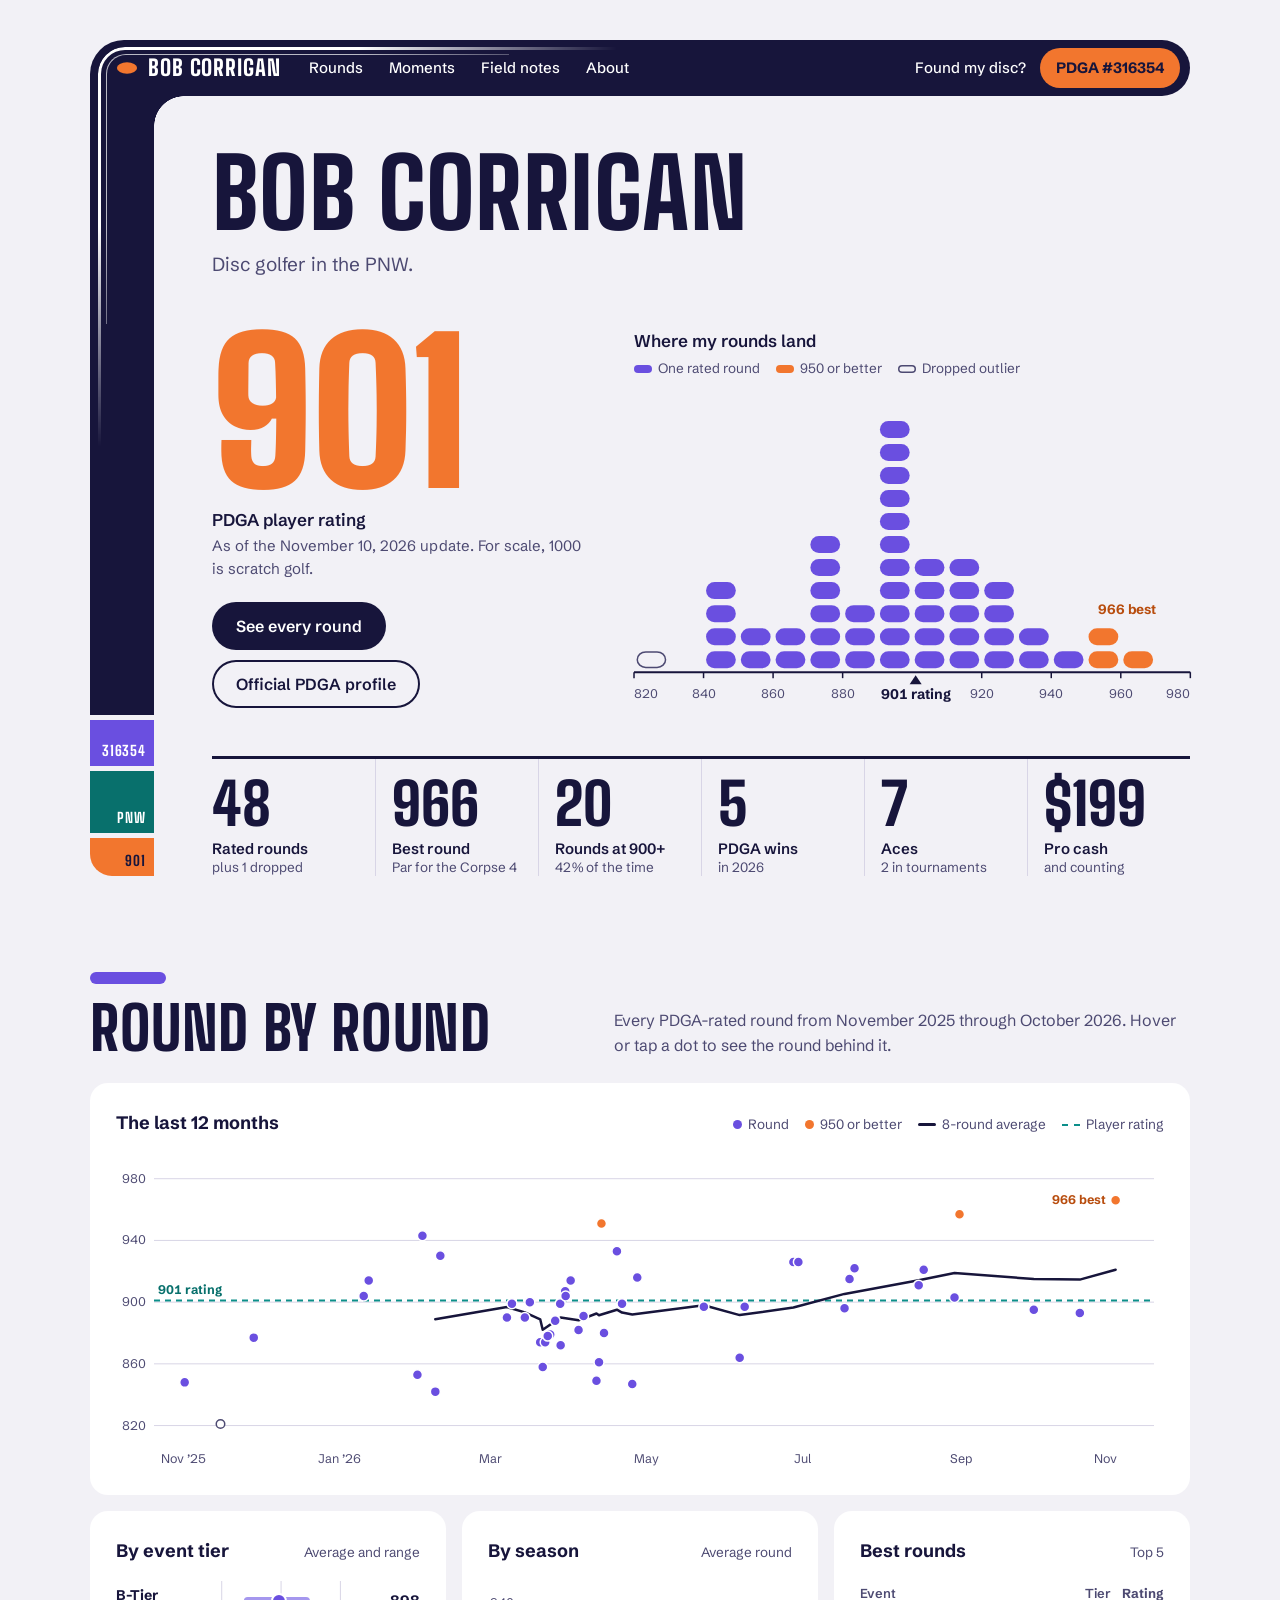
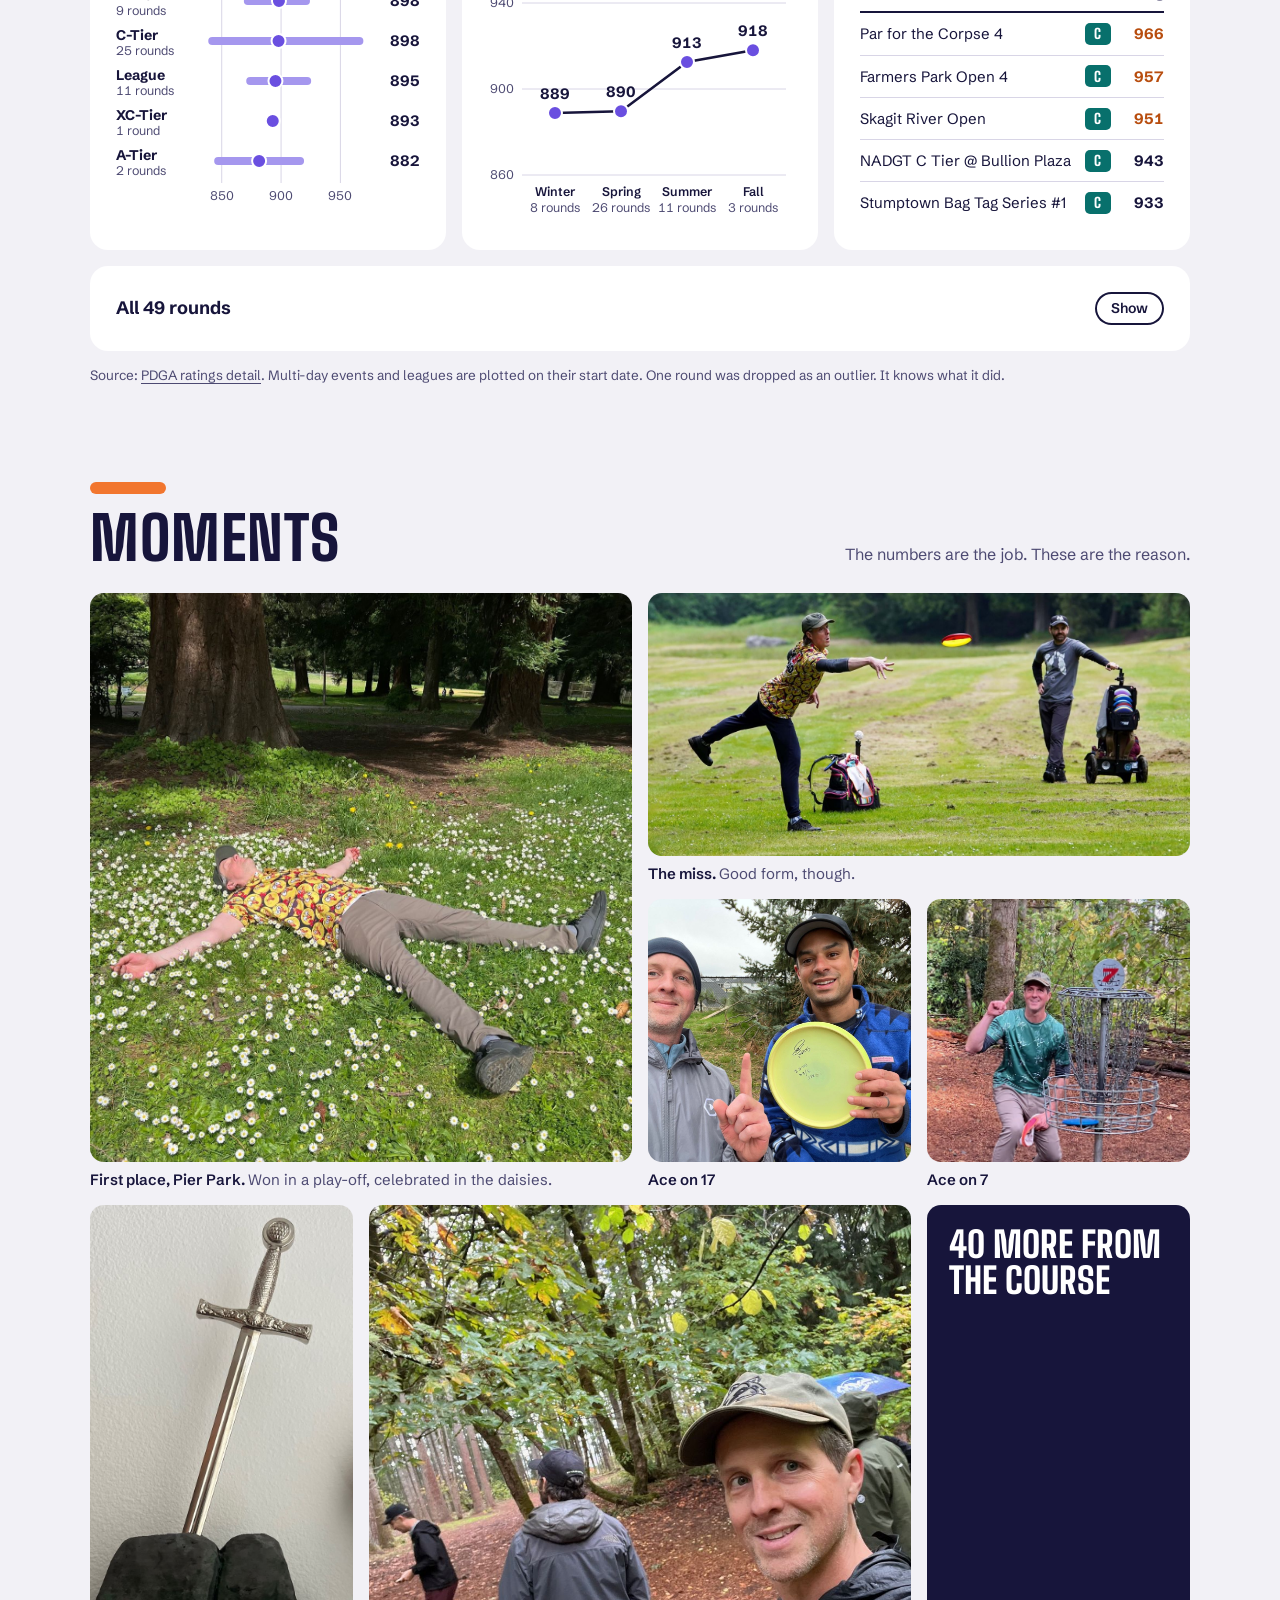
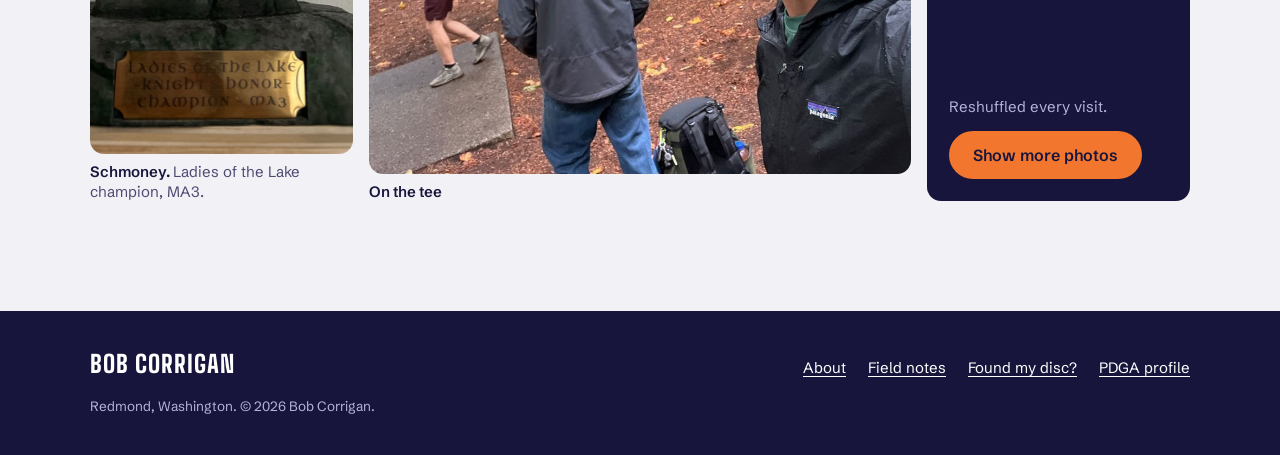
==== commit 65e22343: "Refine homepage and secondary pages per feedback - Tagline now 'Disc golfer in the PNW'; 901 slightl" ====
--- a/index.html
+++ b/index.html
@@ -5,7 +5,7 @@
   <meta charset="UTF-8" />
   <meta name="viewport" content="width=device-width, initial-scale=1.0" />
   <meta name="google-site-verification" content="zyq-lg8pU8aI22oIa7izaOGvQ7TSrKmBaJJps34cocg" />
-  <title>Bob Corrigan — Pro Disc Golfer, PDGA #316354 · Redmond, WA</title>
+  <title>Bob Corrigan — Disc Golfer, PDGA #316354 · Redmond, WA</title>
   <meta name="description" content="Bob Corrigan is an employer benefits professional, pro disc golfer, poet, and retro film photographer in Redmond, Washington, with two cats and a penchant for vintage RC models." />
   <meta name="author" content="Bob Corrigan" />
   <meta name="theme-color" content="#17153b" />
@@ -26,6 +26,16 @@
   <link rel="preload" href="/assets/fonts/schibsted-grotesk-latin-wght-normal.woff2" as="font" type="font/woff2" crossorigin />
   <link rel="stylesheet" href="/assets/site.css" />
   <style>
+    /* ── Streak: two white pinstripes that take the corner with the frame ── */
+    .home { position: relative; }
+    .streak, .streak::after { position: absolute; z-index: 2; border: solid #fff; border-width: 3px 0 0 3px; pointer-events: none;
+      -webkit-mask-image: linear-gradient(to right, #000 50%, transparent), linear-gradient(to bottom, #000 45%, transparent);
+      -webkit-mask-composite: source-in;
+      mask-image: linear-gradient(to right, #000 50%, transparent), linear-gradient(to bottom, #000 45%, transparent);
+      mask-composite: intersect; }
+    .streak { left: calc(var(--gut) + 8px); top: calc(var(--gut) + 7px); width: min(46%, 520px); height: 400px; border-top-left-radius: 27px; }
+    .streak::after { content: ''; left: 5px; top: 4px; width: 78%; height: 68%; border-width: 1.5px 0 0 1.5px; border-top-left-radius: 20px; -webkit-mask-image: none; mask-image: none; opacity: 0.7; }
+
     /* ── Hero ── */
     .hero { position: relative; display: grid; grid-template-columns: 64px minmax(0, 1fr); }
     .hero::before { content: ''; position: absolute; left: 64px; top: 0; width: 30px; height: 30px; background: radial-gradient(circle at 100% 100%, transparent 29.5px, var(--ink) 30px); }
@@ -39,7 +49,7 @@
     .who h1 { font-family: var(--display); font-weight: 800; font-size: clamp(46px, 7.6vw, 96px); line-height: 0.9; letter-spacing: 0.005em; text-transform: uppercase; }
     .who p { max-width: 34rem; margin-top: 14px; color: var(--soft); font-size: clamp(17px, 1.6vw, 19px); }
     .hero-grid { display: grid; grid-template-columns: minmax(0, 0.8fr) minmax(0, 1.2fr); gap: clamp(24px, 4vw, 56px); align-items: end; margin-top: clamp(28px, 4vw, 48px); }
-    .rating-n { font-family: var(--display); font-weight: 900; font-size: clamp(132px, 19vw, 236px); line-height: 0.78; letter-spacing: -0.01em; color: var(--ink); font-variant-numeric: tabular-nums; }
+    .rating-n { font-family: var(--display); font-weight: 900; font-size: clamp(132px, 15.5vw, 196px); line-height: 0.78; letter-spacing: -0.01em; color: var(--tang); font-variant-numeric: tabular-nums; }
     .rating-l { margin-top: 18px; font-size: 17px; font-weight: 600; }
     .rating-l span { display: block; font-weight: 400; color: var(--soft); font-size: 15px; }
     .hero-cta { display: flex; flex-wrap: wrap; gap: 10px; margin-top: 22px; }
@@ -154,6 +164,8 @@
     @media (max-width: 760px) {
       .hero { grid-template-columns: 1fr; }
       .hero::before { display: none; }
+      .streak { left: calc(var(--gut) + 6px); top: calc(var(--gut) + 5px); width: 62%; height: 30px; border-width: 2px 0 0 2px; border-top-left-radius: 21px; }
+      .streak::after { left: 3px; top: 3px; border-width: 1px 0 0 1px; border-top-left-radius: 17px; }
       .rail { flex-direction: row; gap: 4px; height: 12px; margin-top: 5px; font-size: 0; }
       .rail span, .rail span:first-child, .rail .r-t, .rail .r-o { min-height: 0; padding: 0; }
       .rail .r-v { width: 64px; }
@@ -186,9 +198,10 @@
 </head>
 <body>
   <a class="skip" href="#main">Skip to content</a>
-  <div class="frame">
+  <div class="frame home">
+    <span class="streak" aria-hidden="true"></span>
     <header class="topbar">
-      <a class="brand" href="/" aria-label="Bob Corrigan, home"><svg viewBox="0 0 24 24" aria-hidden="true"><ellipse cx="12" cy="12" rx="11" ry="6.2" fill="none" stroke="currentColor" stroke-width="2"/><ellipse cx="12" cy="11" rx="5.4" ry="2.4" fill="#f2762e"/></svg>Bob Corrigan</a>
+      <a class="brand" href="/" aria-label="Bob Corrigan, home"><svg viewBox="0 0 24 24" aria-hidden="true"><ellipse cx="12" cy="12" rx="11" ry="6.2" fill="#f2762e"/></svg>Bob Corrigan</a>
       <nav class="nav" aria-label="Site">
         <a href="#rounds">Rounds</a>
         <a href="#moments">Moments</a>
@@ -201,11 +214,11 @@
 
     <main id="main">
     <div class="hero">
-      <div class="rail" aria-hidden="true"><span></span><span class="r-v">316354</span><span class="r-t">PRO</span><span class="r-o">901</span></div>
+      <div class="rail" aria-hidden="true"><span></span><span class="r-v">316354</span><span class="r-t">PNW</span><span class="r-o">901</span></div>
       <div class="hero-main">
         <div class="who">
           <h1>Bob Corrigan</h1>
-          <p>Pro disc golfer out of Redmond, Washington. Employer benefits professional the rest of the week.</p>
+          <p>Disc golfer in the PNW.</p>
         </div>
 
         <div class="hero-grid">
@@ -287,71 +300,42 @@
         <figure class="mo m-e"><button type="button" aria-label="View photo: Schmoney"><img src="/images/hl/trophy.jpg" width="1050" height="1400" alt="Sword-in-the-stone trophy with a plaque reading Ladies of the Lake, Knight's Honor, Champion MA3" loading="lazy" decoding="async"></button><figcaption>Schmoney. <span>Ladies of the Lake champion, MA3.</span></figcaption></figure>
         <figure class="mo m-f"><button type="button" aria-label="View photo: On the tee"><img src="/images/hl/on-the-tee.jpg" width="1400" height="1050" alt="Bob on the tee with his card" loading="lazy" decoding="async"></button><figcaption>On the tee</figcaption></figure>
         <div class="more">
-          <p>The full roll, 73 photos</p>
+          <p>40 more from the course</p>
           <p class="more-n needs-js">Reshuffled every visit.</p>
-          <button class="btn needs-js" id="galBtn" type="button" aria-expanded="false" aria-controls="gallery">Show all photos</button>
+          <button class="btn needs-js" id="galBtn" type="button" aria-expanded="false" aria-controls="gallery">Show more photos</button>
         </div>
       </div>
 
       <div class="gallery" id="gallery">
         <figure><button type="button" aria-label="View photo: Three of us, Cloud City Chaos"><img src="/images/thumb/3boys.jpg" data-full="/images/3boys.jpg" width="640" height="481" alt="Three of us, Cloud City Chaos" loading="lazy" decoding="async"></button><figcaption>Three of us, Cloud City Chaos</figcaption></figure>
-        <figure><button type="button" aria-label="View photo: Emerald City Discs"><img src="/images/thumb/ecd.jpg" data-full="/images/ecd.jpeg" width="760" height="1013" alt="Emerald City Discs" loading="lazy" decoding="async"></button><figcaption>Emerald City Discs</figcaption></figure>
-        <figure><button type="button" aria-label="View photo: Ace on 17"><img src="/images/thumb/ace17.jpg" data-full="/images/ace17.jpg" width="760" height="570" alt="Ace on 17" loading="lazy" decoding="async"></button><figcaption>Ace on 17</figcaption></figure>
         <figure><button type="button" aria-label="View photo: First place card, SeaTac"><img src="/images/thumb/1st-place-card.jpg" data-full="/images/1st%20place%20card.jpg" width="640" height="481" alt="First place card, SeaTac" loading="lazy" decoding="async"></button><figcaption>First place card, SeaTac</figcaption></figure>
         <figure><button type="button" aria-label="View photo: God&#x27;s Grove"><img src="/images/thumb/godsgrove.jpg" data-full="/images/godsgrove.jpg" width="481" height="640" alt="God&#x27;s Grove" loading="lazy" decoding="async"></button><figcaption>God&#x27;s Grove</figcaption></figure>
         <figure><button type="button" aria-label="View photo: Ace with Nick"><img src="/images/thumb/acenick.jpg" data-full="/images/acenick.jpeg" width="760" height="570" alt="Ace with Nick" loading="lazy" decoding="async"></button><figcaption>Ace with Nick</figcaption></figure>
         <figure><button type="button" aria-label="View photo: Sunnyside haul"><img src="/images/thumb/haul.jpg" data-full="/images/haul.jpg" width="760" height="1013" alt="Sunnyside haul" loading="lazy" decoding="async"></button><figcaption>Sunnyside haul</figcaption></figure>
         <figure><button type="button" aria-label="View photo: The am crew"><img src="/images/thumb/am-crew.jpg" data-full="/images/am%20crew.jpg" width="481" height="640" alt="The am crew" loading="lazy" decoding="async"></button><figcaption>The am crew</figcaption></figure>
-        <figure><button type="button" aria-label="View photo: Nick, Brian and Bob"><img src="/images/thumb/nick-brian-bob.jpg" data-full="/images/nick%20brian%20bob.jpg" width="640" height="481" alt="Nick, Brian and Bob" loading="lazy" decoding="async"></button><figcaption>Nick, Brian and Bob</figcaption></figure>
-        <figure><button type="button" aria-label="View photo: First place, Pier Park"><img src="/images/thumb/firstplaceflower.jpg" data-full="/images/firstplaceflower.jpg" width="760" height="901" alt="First place, Pier Park" loading="lazy" decoding="async"></button><figcaption>First place, Pier Park</figcaption></figure>
-        <figure><button type="button" aria-label="View photo: At the pavilion"><img src="/images/thumb/pav.jpg" data-full="/images/pav.jpg" width="760" height="570" alt="At the pavilion" loading="lazy" decoding="async"></button><figcaption>At the pavilion</figcaption></figure>
-        <figure><button type="button" aria-label="View photo: Disc dork"><img src="/images/thumb/discdork.jpg" data-full="/images/discdork.jpeg" width="480" height="640" alt="Disc dork" loading="lazy" decoding="async"></button><figcaption>Disc dork</figcaption></figure>
-        <figure><button type="button" aria-label="View photo: Chris &amp; Bob-o on the loose!"><img src="/images/thumb/hooligan.jpg" data-full="/images/hooligan.jpg" width="760" height="570" alt="Chris &amp; Bob-o on the loose!" loading="lazy" decoding="async"></button><figcaption>Chris &amp; Bob-o on the loose!</figcaption></figure>
-        <figure><button type="button" aria-label="View photo: Dem boyz"><img src="/images/thumb/demboyz.jpg" data-full="/images/demboyz.jpeg" width="760" height="570" alt="Dem boyz" loading="lazy" decoding="async"></button><figcaption>Dem boyz</figcaption></figure>
-        <figure><button type="button" aria-label="View photo: Ice cream stop"><img src="/images/thumb/icecream.jpg" data-full="/images/icecream.jpg" width="760" height="570" alt="Ice cream stop" loading="lazy" decoding="async"></button><figcaption>Ice cream stop</figcaption></figure>
         <figure><button type="button" aria-label="View photo: The Palouse"><img src="/images/thumb/palouse.jpg" data-full="/images/palouse.jpg" width="760" height="570" alt="The Palouse" loading="lazy" decoding="async"></button><figcaption>The Palouse</figcaption></figure>
         <figure><button type="button" aria-label="View photo: MA40 3rd, Deception Pass"><img src="/images/thumb/dips-discs.jpg" data-full="/images/dips%20discs.jpg" width="481" height="640" alt="MA40 3rd, Deception Pass" loading="lazy" decoding="async"></button><figcaption>MA40 3rd, Deception Pass</figcaption></figure>
-        <figure><button type="button" aria-label="View photo: Park job"><img src="/images/thumb/parkjob.jpg" data-full="/images/parkjob.jpg" width="481" height="640" alt="Park job" loading="lazy" decoding="async"></button><figcaption>Park job</figcaption></figure>
-        <figure><button type="button" aria-label="View photo: Farragut"><img src="/images/thumb/farragut.jpg" data-full="/images/farragut.jpeg" width="640" height="480" alt="Farragut" loading="lazy" decoding="async"></button><figcaption>Farragut</figcaption></figure>
-        <figure><button type="button" aria-label="View photo: Pretty hole"><img src="/images/thumb/pretty.jpg" data-full="/images/pretty.jpg" width="760" height="1013" alt="Pretty hole" loading="lazy" decoding="async"></button><figcaption>Pretty hole</figcaption></figure>
+        <figure><button type="button" aria-label="View photo: Fairway, Sunnyside Up"><img src="/images/thumb/pretty.jpg" data-full="/images/pretty.jpg" width="760" height="1013" alt="Fairway, Sunnyside Up" loading="lazy" decoding="async"></button><figcaption>Fairway, Sunnyside Up</figcaption></figure>
         <figure><button type="button" aria-label="View photo: Shadow on hole 4"><img src="/images/thumb/shadow.jpg" data-full="/images/web/shadow.jpg" width="760" height="1013" alt="Shadow on hole 4" loading="lazy" decoding="async"></button><figcaption>Shadow on hole 4</figcaption></figure>
         <figure><button type="button" aria-label="View photo: Golf date"><img src="/images/thumb/wifegolf.jpg" data-full="/images/wifegolf.jpeg" width="760" height="1013" alt="Golf date" loading="lazy" decoding="async"></button><figcaption>Golf date</figcaption></figure>
-        <figure><button type="button" aria-label="View photo: Slingshot"><img src="/images/thumb/slingshot.jpg" data-full="/images/slingshot.jpeg" width="480" height="640" alt="Slingshot" loading="lazy" decoding="async"></button><figcaption>Slingshot</figcaption></figure>
-        <figure><button type="button" aria-label="View photo: Event sponsor"><img src="/images/thumb/spons.jpg" data-full="/images/spons.jpeg" width="760" height="865" alt="Event sponsor" loading="lazy" decoding="async"></button><figcaption>Event sponsor</figcaption></figure>
-        <figure><button type="button" aria-label="View photo: Mobbin&#x27;"><img src="/images/thumb/mobbin.jpg" data-full="/images/mobbin.JPG" width="480" height="640" alt="Mobbin&#x27;" loading="lazy" decoding="async"></button><figcaption>Mobbin&#x27;</figcaption></figure>
         <figure><button type="button" aria-label="View photo: Idaho"><img src="/images/thumb/idaho.jpg" data-full="/images/idaho.jpeg" width="640" height="480" alt="Idaho" loading="lazy" decoding="async"></button><figcaption>Idaho</figcaption></figure>
         <figure><button type="button" aria-label="View photo: Practice ace, SeaTac"><img src="/images/thumb/seatac-practice-ace.jpg" data-full="/images/seatac%20practice%20ace.jpg" width="481" height="640" alt="Practice ace, SeaTac" loading="lazy" decoding="async"></button><figcaption>Practice ace, SeaTac</figcaption></figure>
         <figure><button type="button" aria-label="View photo: Cake putt"><img src="/images/thumb/cakeputt.jpg" data-full="/images/web/cakeputt.jpg" width="760" height="1013" alt="Cake putt" loading="lazy" decoding="async"></button><figcaption>Cake putt</figcaption></figure>
-        <figure><button type="button" aria-label="View photo: Yay"><img src="/images/thumb/yaywife.jpg" data-full="/images/yaywife.jpeg" width="640" height="480" alt="Yay" loading="lazy" decoding="async"></button><figcaption>Yay</figcaption></figure>
         <figure><button type="button" aria-label="View photo: Almost a throw-in"><img src="/images/thumb/throw-in-almost.jpg" data-full="/images/throw%20in%20almost.jpg" width="760" height="518" alt="Almost a throw-in" loading="lazy" decoding="async"></button><figcaption>Almost a throw-in</figcaption></figure>
         <figure><button type="button" aria-label="View photo: Hole 17, Hobo Hotel"><img src="/images/thumb/hobohotel.jpg" data-full="/images/hobohotel.jpg" width="760" height="521" alt="Hole 17, Hobo Hotel" loading="lazy" decoding="async"></button><figcaption>Hole 17, Hobo Hotel</figcaption></figure>
-        <figure><button type="button" aria-label="View photo: Stoic"><img src="/images/thumb/stoic.jpg" data-full="/images/stoic.jpeg" width="480" height="640" alt="Stoic" loading="lazy" decoding="async"></button><figcaption>Stoic</figcaption></figure>
         <figure><button type="button" aria-label="View photo: Copper in the Mountains card"><img src="/images/thumb/copper-card.jpg" data-full="/images/copper%20card.jpg" width="481" height="640" alt="Copper in the Mountains card" loading="lazy" decoding="async"></button><figcaption>Copper in the Mountains card</figcaption></figure>
-        <figure><button type="button" aria-label="View photo: The miss"><img src="/images/thumb/miss.jpg" data-full="/images/miss.JPG" width="760" height="569" alt="The miss" loading="lazy" decoding="async"></button><figcaption>The miss</figcaption></figure>
         <figure><button type="button" aria-label="View photo: Rain Wizard card"><img src="/images/thumb/slingin-singles-card.jpg" data-full="/images/slingin%20singles%20card.jpg" width="640" height="481" alt="Rain Wizard card" loading="lazy" decoding="async"></button><figcaption>Rain Wizard card</figcaption></figure>
         <figure><button type="button" aria-label="View photo: Kayak Point"><img src="/images/thumb/kayak4.jpg" data-full="/images/kayak4.jpg" width="760" height="525" alt="Kayak Point" loading="lazy" decoding="async"></button><figcaption>Kayak Point</figcaption></figure>
-        <figure><button type="button" aria-label="View photo: Pretty frolfer:-)"><img src="/images/thumb/fallsun.jpg" data-full="/images/fallsun.jpg" width="760" height="1013" alt="Pretty frolfer:-)" loading="lazy" decoding="async"></button><figcaption>Pretty frolfer:-)</figcaption></figure>
-        <figure><button type="button" aria-label="View photo: Bok Bob"><img src="/images/thumb/bokbob.jpg" data-full="/images/bokbob.jpg" width="760" height="1013" alt="Bok Bob" loading="lazy" decoding="async"></button><figcaption>Bok Bob</figcaption></figure>
         <figure><button type="button" aria-label="View photo: Hole 5, Cutthroat"><img src="/images/thumb/hole5.jpg" data-full="/images/hole5.jpeg" width="760" height="1013" alt="Hole 5, Cutthroat" loading="lazy" decoding="async"></button><figcaption>Hole 5, Cutthroat</figcaption></figure>
-        <figure><button type="button" aria-label="View photo: On the tee"><img src="/images/thumb/mpotee.jpg" data-full="/images/mpotee.jpeg" width="760" height="570" alt="On the tee" loading="lazy" decoding="async"></button><figcaption>On the tee</figcaption></figure>
-        <figure><button type="button" aria-label="View photo: MA3 nerds"><img src="/images/thumb/ma3nerds.jpg" data-full="/images/ma3nerds.jpg" width="760" height="570" alt="MA3 nerds" loading="lazy" decoding="async"></button><figcaption>MA3 nerds</figcaption></figure>
-        <figure><button type="button" aria-label="View photo: Dunkin&#x27; with Dylan"><img src="/images/thumb/dunkin-with-dylan.jpg" data-full="/images/dunkin%20with%20dylan.jpg" width="640" height="481" alt="Dunkin&#x27; with Dylan" loading="lazy" decoding="async"></button><figcaption>Dunkin&#x27; with Dylan</figcaption></figure>
-        <figure><button type="button" aria-label="View photo: Smackabee"><img src="/images/thumb/smackabee.jpg" data-full="/images/smackabee.jpeg" width="480" height="640" alt="Smackabee" loading="lazy" decoding="async"></button><figcaption>Smackabee</figcaption></figure>
-        <figure><button type="button" aria-label="View photo: Schmoney"><img src="/images/thumb/schmoney.jpg" data-full="/images/schmoney.jpeg" width="760" height="1013" alt="Schmoney" loading="lazy" decoding="async"></button><figcaption>Schmoney</figcaption></figure>
-        <figure><button type="button" aria-label="View photo: Hot round, -7"><img src="/images/thumb/hotroundjuel.jpg" data-full="/images/hotroundjuel.jpg" width="760" height="961" alt="Hot round, -7" loading="lazy" decoding="async"></button><figcaption>Hot round, -7</figcaption></figure>
-        <figure><button type="button" aria-label="View photo: Bok &#x27;26"><img src="/images/thumb/bok26.jpg" data-full="/images/bok26.jpeg" width="760" height="1013" alt="Bok &#x27;26" loading="lazy" decoding="async"></button><figcaption>Bok &#x27;26</figcaption></figure>
-        <figure><button type="button" aria-label="View photo: Soggy frolf"><img src="/images/thumb/sogfrolf.jpg" data-full="/images/sogfrolf.jpg" width="481" height="640" alt="Soggy frolf" loading="lazy" decoding="async"></button><figcaption>Soggy frolf</figcaption></figure>
+        <figure><button type="button" aria-label="View photo: MA3 card, Sunnyside Up"><img src="/images/thumb/ma3nerds.jpg" data-full="/images/ma3nerds.jpg" width="760" height="570" alt="MA3 card, Sunnyside Up" loading="lazy" decoding="async"></button><figcaption>MA3 card, Sunnyside Up</figcaption></figure>
         <figure><button type="button" aria-label="View photo: Aced in Arizona"><img src="/images/thumb/aced-in-az.jpg" data-full="/images/aced%20in%20az.jpg" width="640" height="481" alt="Aced in Arizona" loading="lazy" decoding="async"></button><figcaption>Aced in Arizona</figcaption></figure>
         <figure><button type="button" aria-label="View photo: Pro cash"><img src="/images/thumb/procash.jpg" data-full="/images/procash.JPG" width="760" height="428" alt="Pro cash" loading="lazy" decoding="async"></button><figcaption>Pro cash</figcaption></figure>
         <figure><button type="button" aria-label="View photo: Six rounds in three days"><img src="/images/thumb/dips.jpg" data-full="/images/dips.jpg" width="760" height="570" alt="Six rounds in three days" loading="lazy" decoding="async"></button><figcaption>Six rounds in three days</figcaption></figure>
         <figure><button type="button" aria-label="View photo: Welcome to Farmers Park"><img src="/images/thumb/urboi.jpg" data-full="/images/urboi.jpeg" width="640" height="480" alt="Welcome to Farmers Park" loading="lazy" decoding="async"></button><figcaption>Welcome to Farmers Park</figcaption></figure>
-        <figure><button type="button" aria-label="View photo: Wet frolf"><img src="/images/thumb/wetfrolf.jpg" data-full="/images/wetfrolf.jpg" width="481" height="640" alt="Wet frolf" loading="lazy" decoding="async"></button><figcaption>Wet frolf</figcaption></figure>
-        <figure><button type="button" aria-label="View photo: Pink disc"><img src="/images/thumb/prettywife.jpg" data-full="/images/prettywife.PNG" width="296" height="640" alt="Pink disc" loading="lazy" decoding="async"></button><figcaption>Pink disc</figcaption></figure>
-        <figure><button type="button" aria-label="View photo: Practice ace"><img src="/images/thumb/practice-ace.jpg" data-full="/images/practice%20ace.jpg" width="481" height="640" alt="Practice ace" loading="lazy" decoding="async"></button><figcaption>Practice ace</figcaption></figure>
+        <figure><button type="button" aria-label="View photo: Rain round, SeaTac league"><img src="/images/thumb/wetfrolf.jpg" data-full="/images/wetfrolf.jpg" width="481" height="640" alt="Rain round, SeaTac league" loading="lazy" decoding="async"></button><figcaption>Rain round, SeaTac league</figcaption></figure>
         <figure><button type="button" aria-label="View photo: Disc rescue"><img src="/images/thumb/rescue.jpg" data-full="/images/rescue.jpg" width="760" height="570" alt="Disc rescue" loading="lazy" decoding="async"></button><figcaption>Disc rescue</figcaption></figure>
         <figure><button type="button" aria-label="View photo: Tee sponsor, Farmers Park Open"><img src="/images/thumb/teesponsor.jpg" data-full="/images/teesponsor.jpeg" width="640" height="480" alt="Tee sponsor, Farmers Park Open" loading="lazy" decoding="async"></button><figcaption>Tee sponsor, Farmers Park Open</figcaption></figure>
         <figure><button type="button" aria-label="View photo: Deception Pass card"><img src="/images/thumb/dipsdiscs.jpg" data-full="/images/dipsdiscs.jpg" width="640" height="481" alt="Deception Pass card" loading="lazy" decoding="async"></button><figcaption>Deception Pass card</figcaption></figure>
-        <figure><button type="button" aria-label="View photo: Ace on 7"><img src="/images/thumb/ace7.jpg" data-full="/images/ace7.JPEG" width="760" height="682" alt="Ace on 7" loading="lazy" decoding="async"></button><figcaption>Ace on 7</figcaption></figure>
         <figure><button type="button" aria-label="View photo: MP40 card"><img src="/images/thumb/mp40.jpg" data-full="/images/mp40.jpeg" width="760" height="570" alt="MP40 card" loading="lazy" decoding="async"></button><figcaption>MP40 card</figcaption></figure>
         <figure><button type="button" aria-label="View photo: Sunnyside Up sponsor"><img src="/images/thumb/sponsorsign.jpg" data-full="/images/sponsorsign.jpg" width="760" height="1013" alt="Sunnyside Up sponsor" loading="lazy" decoding="async"></button><figcaption>Sunnyside Up sponsor</figcaption></figure>
         <figure><button type="button" aria-label="View photo: Vanessa and her caddy at South Fork"><img src="/images/thumb/pizzaselfie.jpg" data-full="/images/pizzaselfie.jpg" width="760" height="570" alt="Vanessa and her caddy at South Fork" loading="lazy" decoding="async"></button><figcaption>Vanessa and her caddy at South Fork</figcaption></figure>
@@ -362,10 +346,6 @@
         <figure><button type="button" aria-label="View photo: The Farragut crew"><img src="/images/thumb/groupfarr.jpg" data-full="/images/groupfarr.JPEG" width="640" height="480" alt="The Farragut crew" loading="lazy" decoding="async"></button><figcaption>The Farragut crew</figcaption></figure>
         <figure><button type="button" aria-label="View photo: Sunnyside Up crew"><img src="/images/thumb/group2.jpg" data-full="/images/group2.jpg" width="760" height="570" alt="Sunnyside Up crew" loading="lazy" decoding="async"></button><figcaption>Sunnyside Up crew</figcaption></figure>
         <figure><button type="button" aria-label="View photo: Star Frame Sunday"><img src="/images/thumb/markymark.jpg" data-full="/images/markymark.jpg" width="760" height="570" alt="Star Frame Sunday" loading="lazy" decoding="async"></button><figcaption>Star Frame Sunday</figcaption></figure>
-        <figure><button type="button" aria-label="View photo: Big ups"><img src="/images/thumb/bigups.jpg" data-full="/images/bigups.jpeg" width="640" height="480" alt="Big ups" loading="lazy" decoding="async"></button><figcaption>Big ups</figcaption></figure>
-        <figure><button type="button" aria-label="View photo: The handoff"><img src="/images/thumb/handoff.jpg" data-full="/images/handoff.jpg" width="620" height="1100" alt="The handoff" loading="lazy" decoding="async"></button><figcaption>The handoff</figcaption></figure>
-        <figure><button type="button" aria-label="View photo: Putt assassin"><img src="/images/thumb/putt-assassin.jpg" data-full="/images/putt%20assassin.jpg" width="532" height="640" alt="Putt assassin" loading="lazy" decoding="async"></button><figcaption>Putt assassin</figcaption></figure>
-        <figure><button type="button" aria-label="View photo: Winner winner"><img src="/images/thumb/winnerchixdinner.jpg" data-full="/images/winnerchixdinner.jpeg" width="480" height="640" alt="Winner winner" loading="lazy" decoding="async"></button><figcaption>Winner winner</figcaption></figure>
         <figure><button type="button" aria-label="View photo: SeaTac Spring League"><img src="/images/thumb/seatac-spring-2.jpg" data-full="/images/seatac%20spring%202.jpg" width="760" height="570" alt="SeaTac Spring League" loading="lazy" decoding="async"></button><figcaption>SeaTac Spring League</figcaption></figure>
       </div>
       <div class="gal-end needs-js" id="galEnd" hidden><button class="btn ghost" id="galHide" type="button">Hide photos</button></div>
@@ -663,7 +643,7 @@
         }
         gal.classList.toggle('is-open', open); end.hidden = !open;
         btn.setAttribute('aria-expanded', open);
-        btn.textContent = open ? 'Hide photos' : 'Show all photos';
+        btn.textContent = open ? 'Hide photos' : 'Show more photos';
         if (open) gal.scrollIntoView({ block: 'start', behavior: window.matchMedia('(prefers-reduced-motion: reduce)').matches ? 'auto' : 'smooth' });
         else btn.focus();
       }
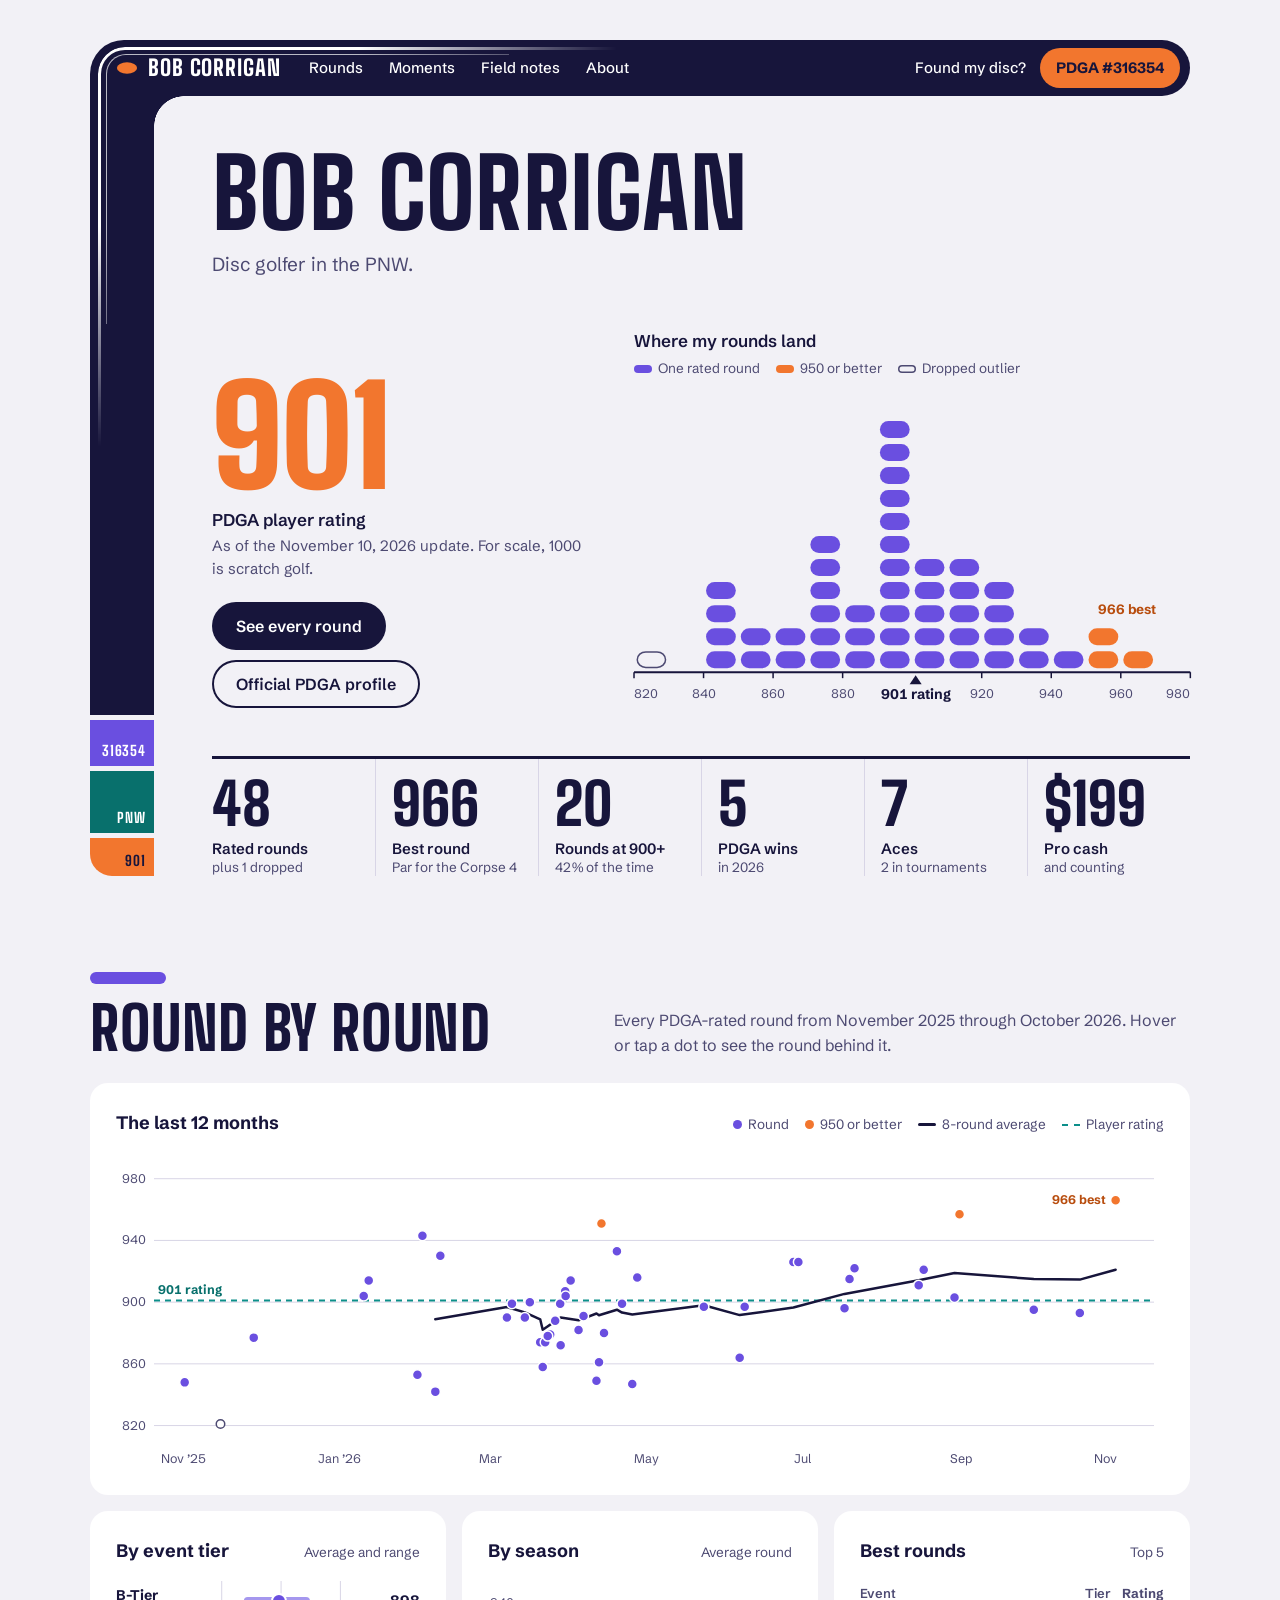
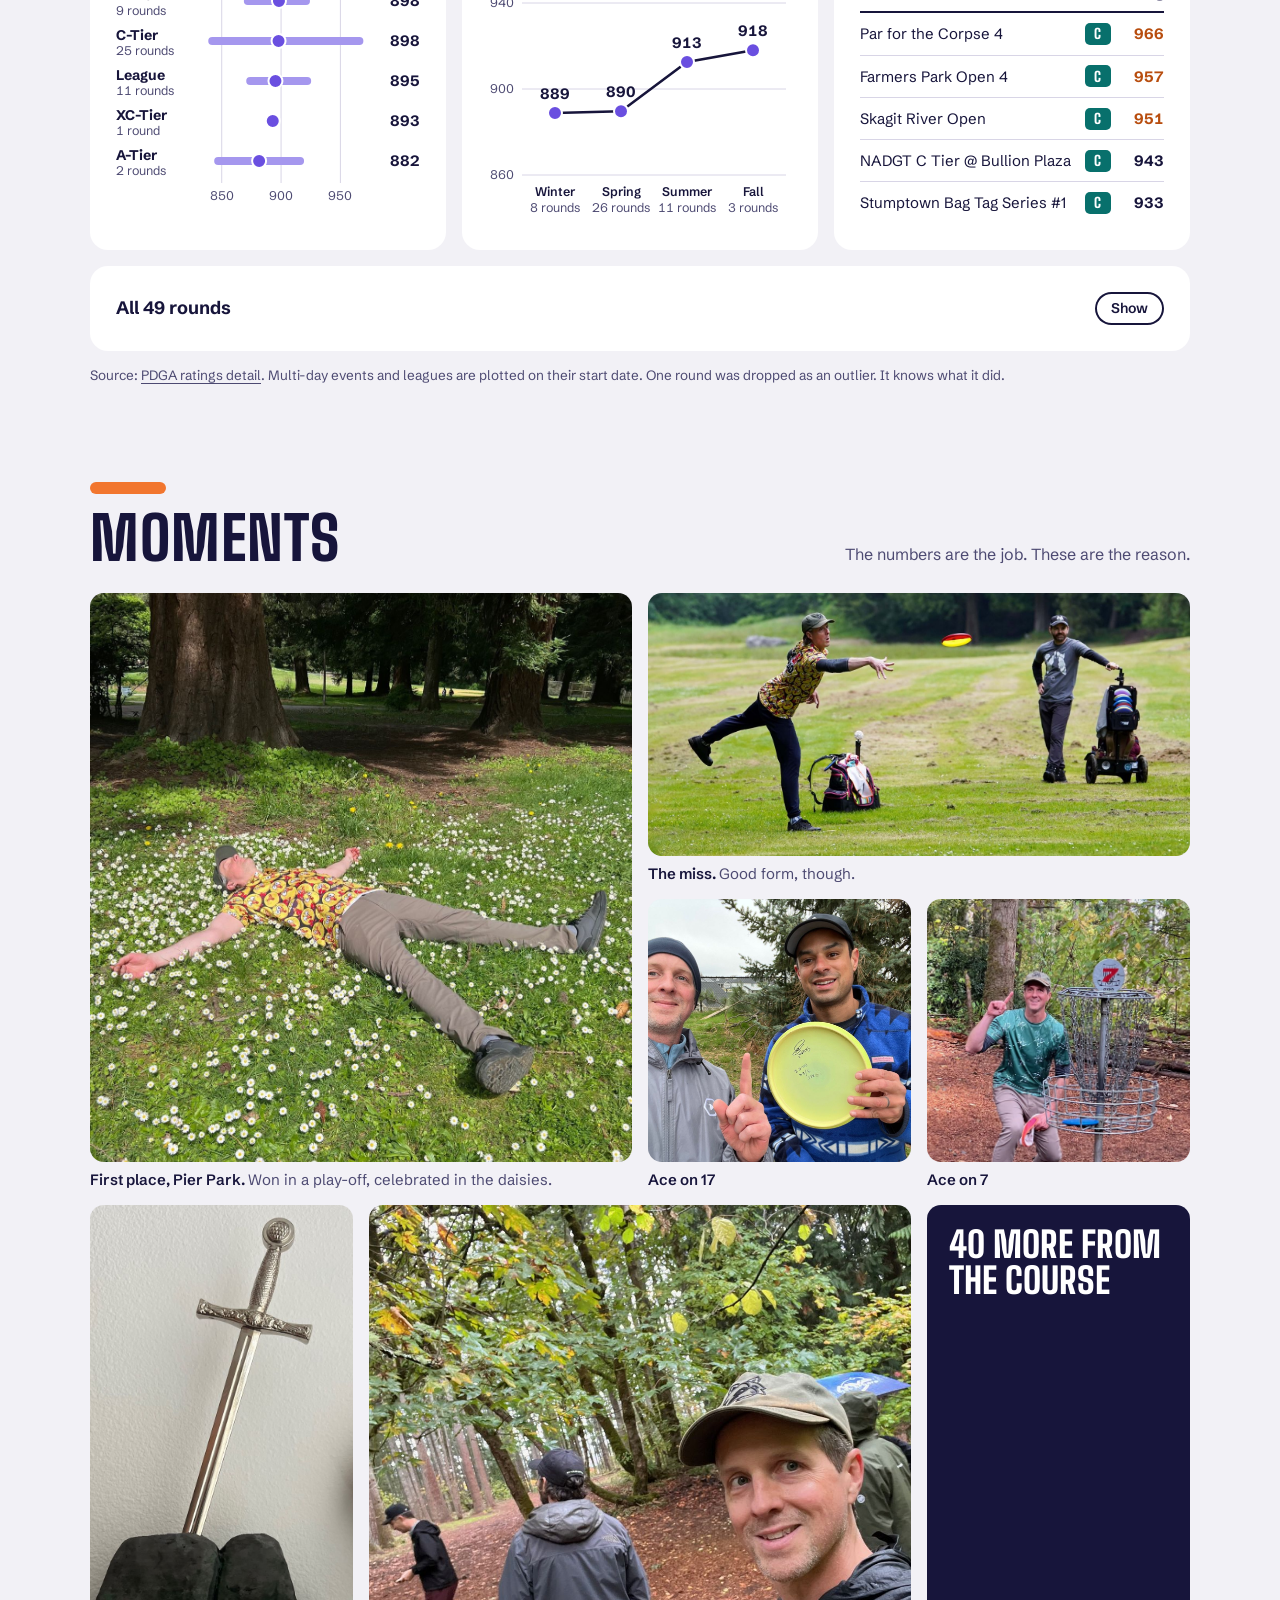
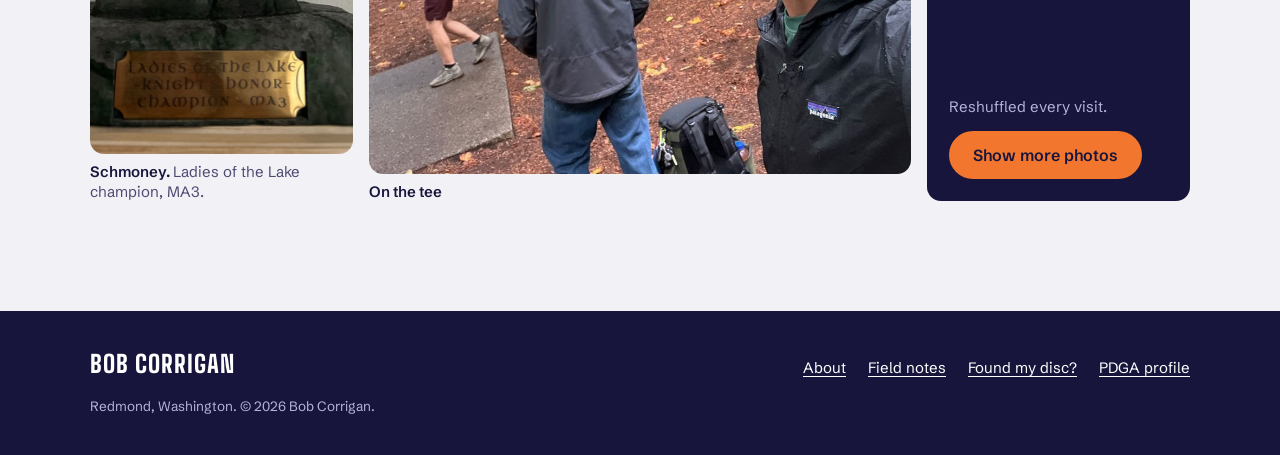
==== commit 9c5a819e: "Scale hero rating to 70% on desktop Co-Authored-By: Claude Fable 5.2 <noreply@anthropic.com> Claude-" ====
--- a/index.html
+++ b/index.html
@@ -50,6 +50,7 @@
     .who p { max-width: 34rem; margin-top: 14px; color: var(--soft); font-size: clamp(17px, 1.6vw, 19px); }
     .hero-grid { display: grid; grid-template-columns: minmax(0, 0.8fr) minmax(0, 1.2fr); gap: clamp(24px, 4vw, 56px); align-items: end; margin-top: clamp(28px, 4vw, 48px); }
     .rating-n { font-family: var(--display); font-weight: 900; font-size: clamp(132px, 15.5vw, 196px); line-height: 0.78; letter-spacing: -0.01em; color: var(--tang); font-variant-numeric: tabular-nums; }
+    @media (min-width: 761px) { .rating-n { font-size: clamp(92px, 10.85vw, 137px); } }
     .rating-l { margin-top: 18px; font-size: 17px; font-weight: 600; }
     .rating-l span { display: block; font-weight: 400; color: var(--soft); font-size: 15px; }
     .hero-cta { display: flex; flex-wrap: wrap; gap: 10px; margin-top: 22px; }
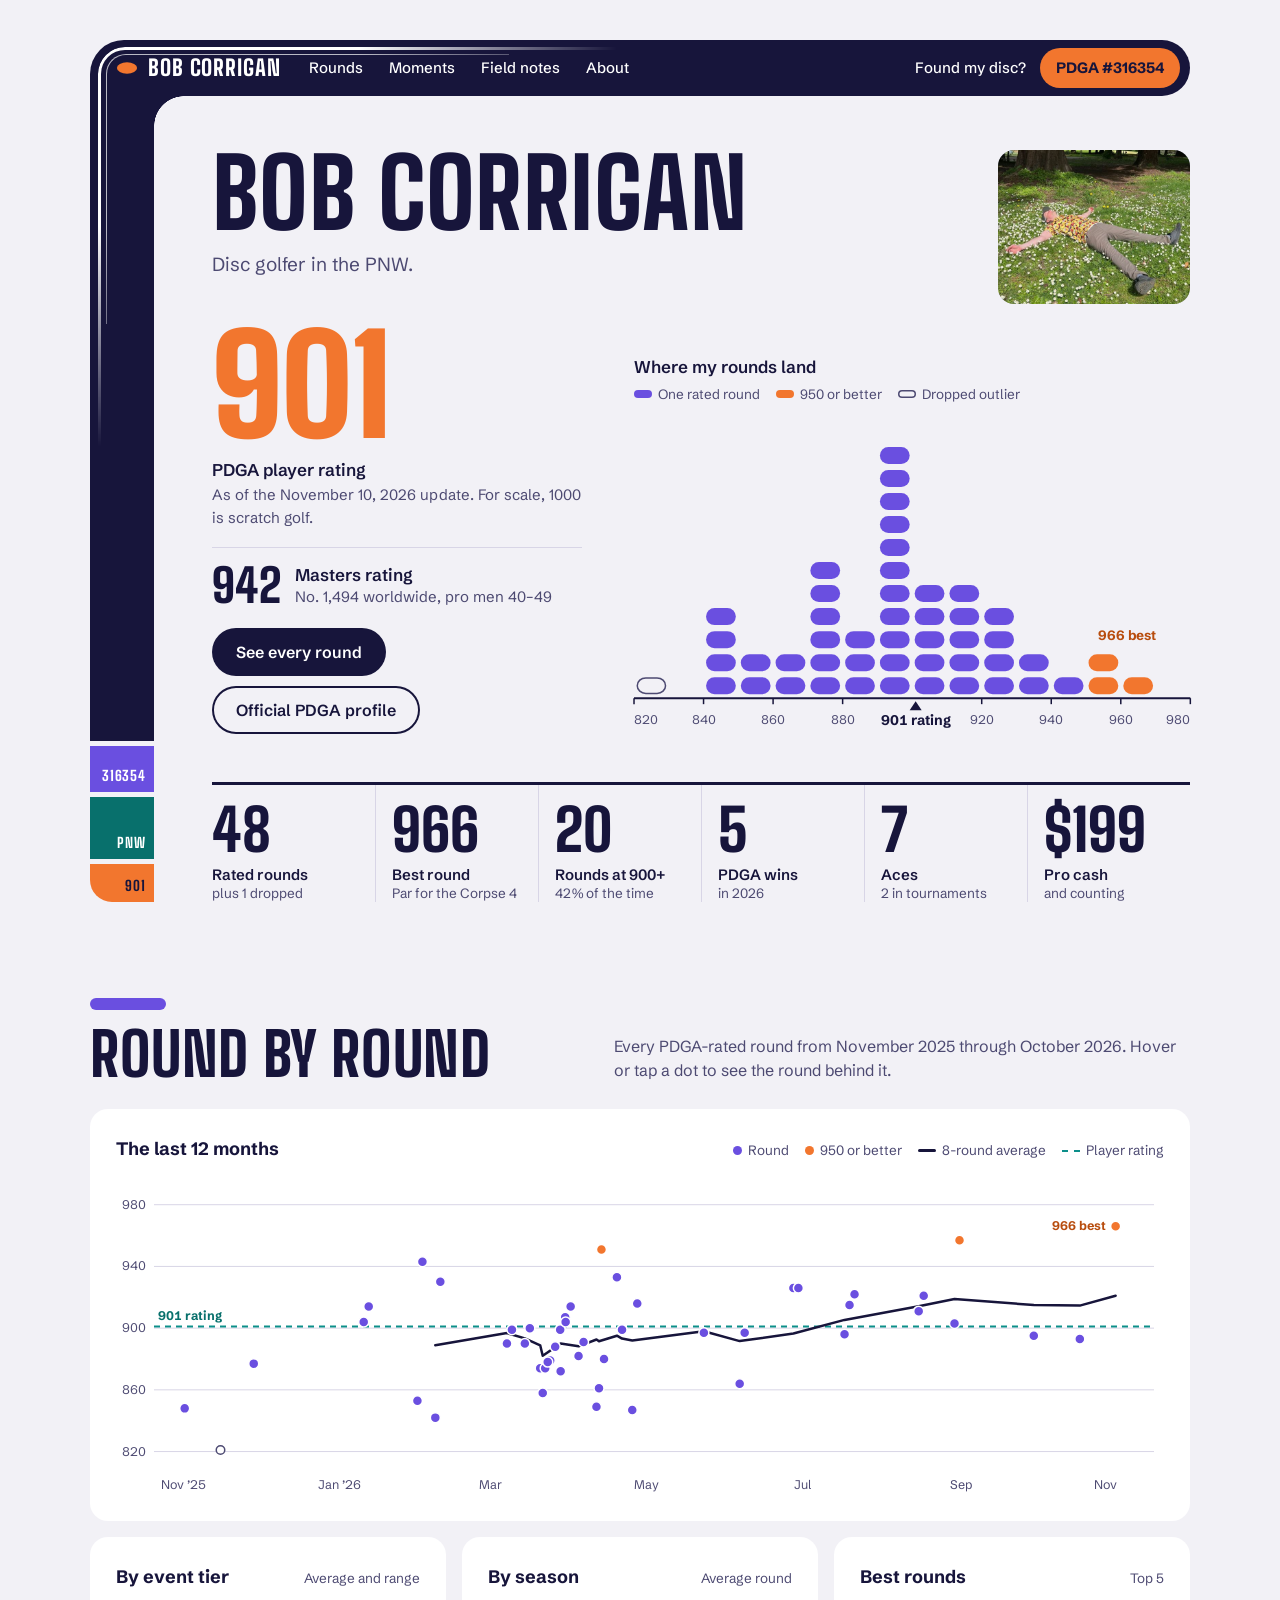
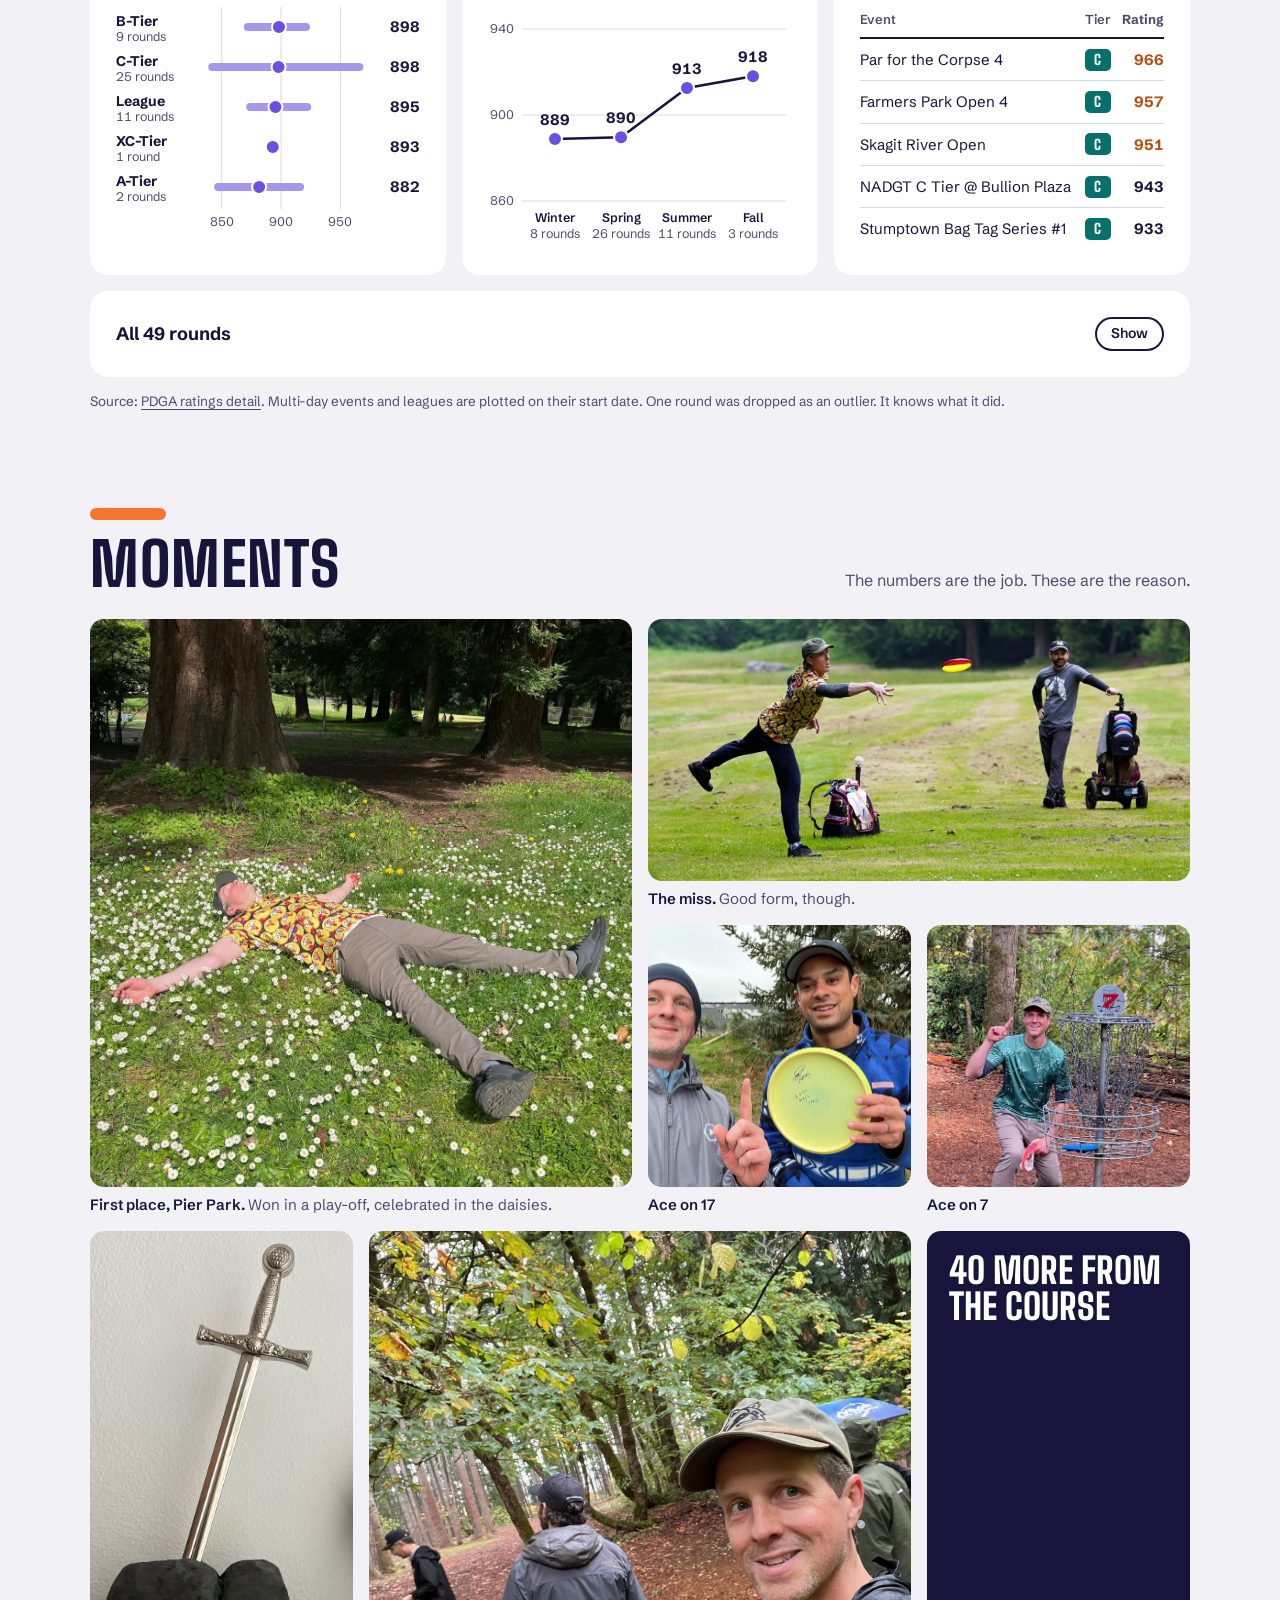
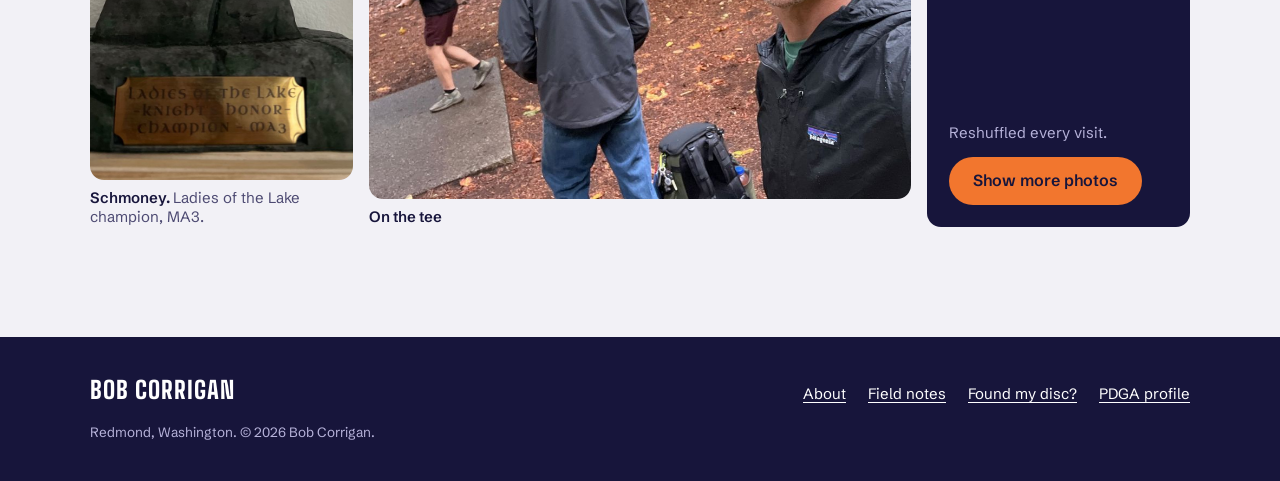
==== commit e03d865d: "Add masters rating and Pier Park photo to the hero Co-Authored-By: Claude Fable 5.2 <noreply@anthrop" ====
--- a/index.html
+++ b/index.html
@@ -48,7 +48,15 @@
     .hero-main { min-width: 0; padding: clamp(28px, 4.5vw, 54px) 0 0 clamp(26px, 4.5vw, 60px); }
     .who h1 { font-family: var(--display); font-weight: 800; font-size: clamp(46px, 7.6vw, 96px); line-height: 0.9; letter-spacing: 0.005em; text-transform: uppercase; }
     .who p { max-width: 34rem; margin-top: 14px; color: var(--soft); font-size: clamp(17px, 1.6vw, 19px); }
-    .hero-grid { display: grid; grid-template-columns: minmax(0, 0.8fr) minmax(0, 1.2fr); gap: clamp(24px, 4vw, 56px); align-items: end; margin-top: clamp(28px, 4vw, 48px); }
+    .who { display: flex; align-items: flex-start; justify-content: space-between; gap: 24px; }
+    .hero-pic { display: block; object-fit: cover; object-position: 50% 62%; background: var(--rule); }
+    .pic-d { flex: none; width: clamp(150px, 15vw, 196px); height: auto; aspect-ratio: 5 / 4; border-radius: 16px; }
+    .pic-m { display: none; }
+    .masters { display: flex; align-items: center; gap: 14px; margin-top: 18px; padding-top: 16px; border-top: 1px solid var(--rule); max-width: 24rem; }
+    .masters b { font-family: var(--display); font-weight: 800; font-size: 46px; line-height: 0.9; font-variant-numeric: tabular-nums; }
+    .masters span { font-size: 17px; font-weight: 600; line-height: 1.3; }
+    .masters i { display: block; font-style: normal; font-weight: 400; font-size: 15px; color: var(--soft); }
+    .hero-grid { display: grid; grid-template-columns: minmax(0, 0.8fr) minmax(0, 1.2fr); gap: clamp(24px, 4vw, 56px); align-items: end; margin-top: clamp(20px, 2.2vw, 30px); }
     .rating-n { font-family: var(--display); font-weight: 900; font-size: clamp(132px, 15.5vw, 196px); line-height: 0.78; letter-spacing: -0.01em; color: var(--tang); font-variant-numeric: tabular-nums; }
     @media (min-width: 761px) { .rating-n { font-size: clamp(92px, 10.85vw, 137px); } }
     .rating-l { margin-top: 18px; font-size: 17px; font-weight: 600; }
@@ -173,6 +181,9 @@
       .rail .r-t { width: 40px; }
       .rail .r-o { width: 26px; border-radius: 0 99px 99px 0; }
       .hero-main { padding-left: 0; }
+      .pic-d { display: none; }
+      .rating-row { display: flex; align-items: stretch; gap: 16px; }
+      .pic-m { display: block; flex: 1; min-width: 0; width: auto; height: auto; max-height: 104px; align-self: flex-end; border-radius: 14px; }
       .rating-l { margin-top: 12px; }
       .tally { grid-template-columns: repeat(2, minmax(0, 1fr)); }
       .tally div:nth-child(4) { padding-left: 16px; border-left: 1px solid var(--rule); }
@@ -218,14 +229,18 @@
       <div class="rail" aria-hidden="true"><span></span><span class="r-v">316354</span><span class="r-t">PNW</span><span class="r-o">901</span></div>
       <div class="hero-main">
         <div class="who">
-          <h1>Bob Corrigan</h1>
-          <p>Disc golfer in the PNW.</p>
+          <div>
+            <h1>Bob Corrigan</h1>
+            <p>Disc golfer in the PNW.</p>
+          </div>
+          <img class="hero-pic pic-d" src="/images/hl/first-place-pier-park-sm.jpg" width="560" height="664" alt="Bob lying in a field of daisies after his first-place finish at Pier Park" decoding="async">
         </div>
 
         <div class="hero-grid">
           <div>
-            <p class="rating-n" id="heroRating">901</p>
+            <div class="rating-row"><p class="rating-n" id="heroRating">901</p><img class="hero-pic pic-m" src="/images/hl/first-place-pier-park-sm.jpg" width="560" height="664" alt="Bob lying in a field of daisies after his first-place finish at Pier Park" decoding="async"></div>
             <p class="rating-l">PDGA player rating <span>As of the November 10, 2026 update. For scale, 1000 is scratch golf.</span></p>
+            <p class="masters"><b>942</b><span>Masters rating <i>No. 1,494 worldwide, pro men 40–49</i></span></p>
             <div class="hero-cta">
               <a class="btn" href="#rounds">See every round</a>
               <a class="btn ghost" href="https://www.pdga.com/player/316354" target="_blank" rel="noopener">Official PDGA profile</a>
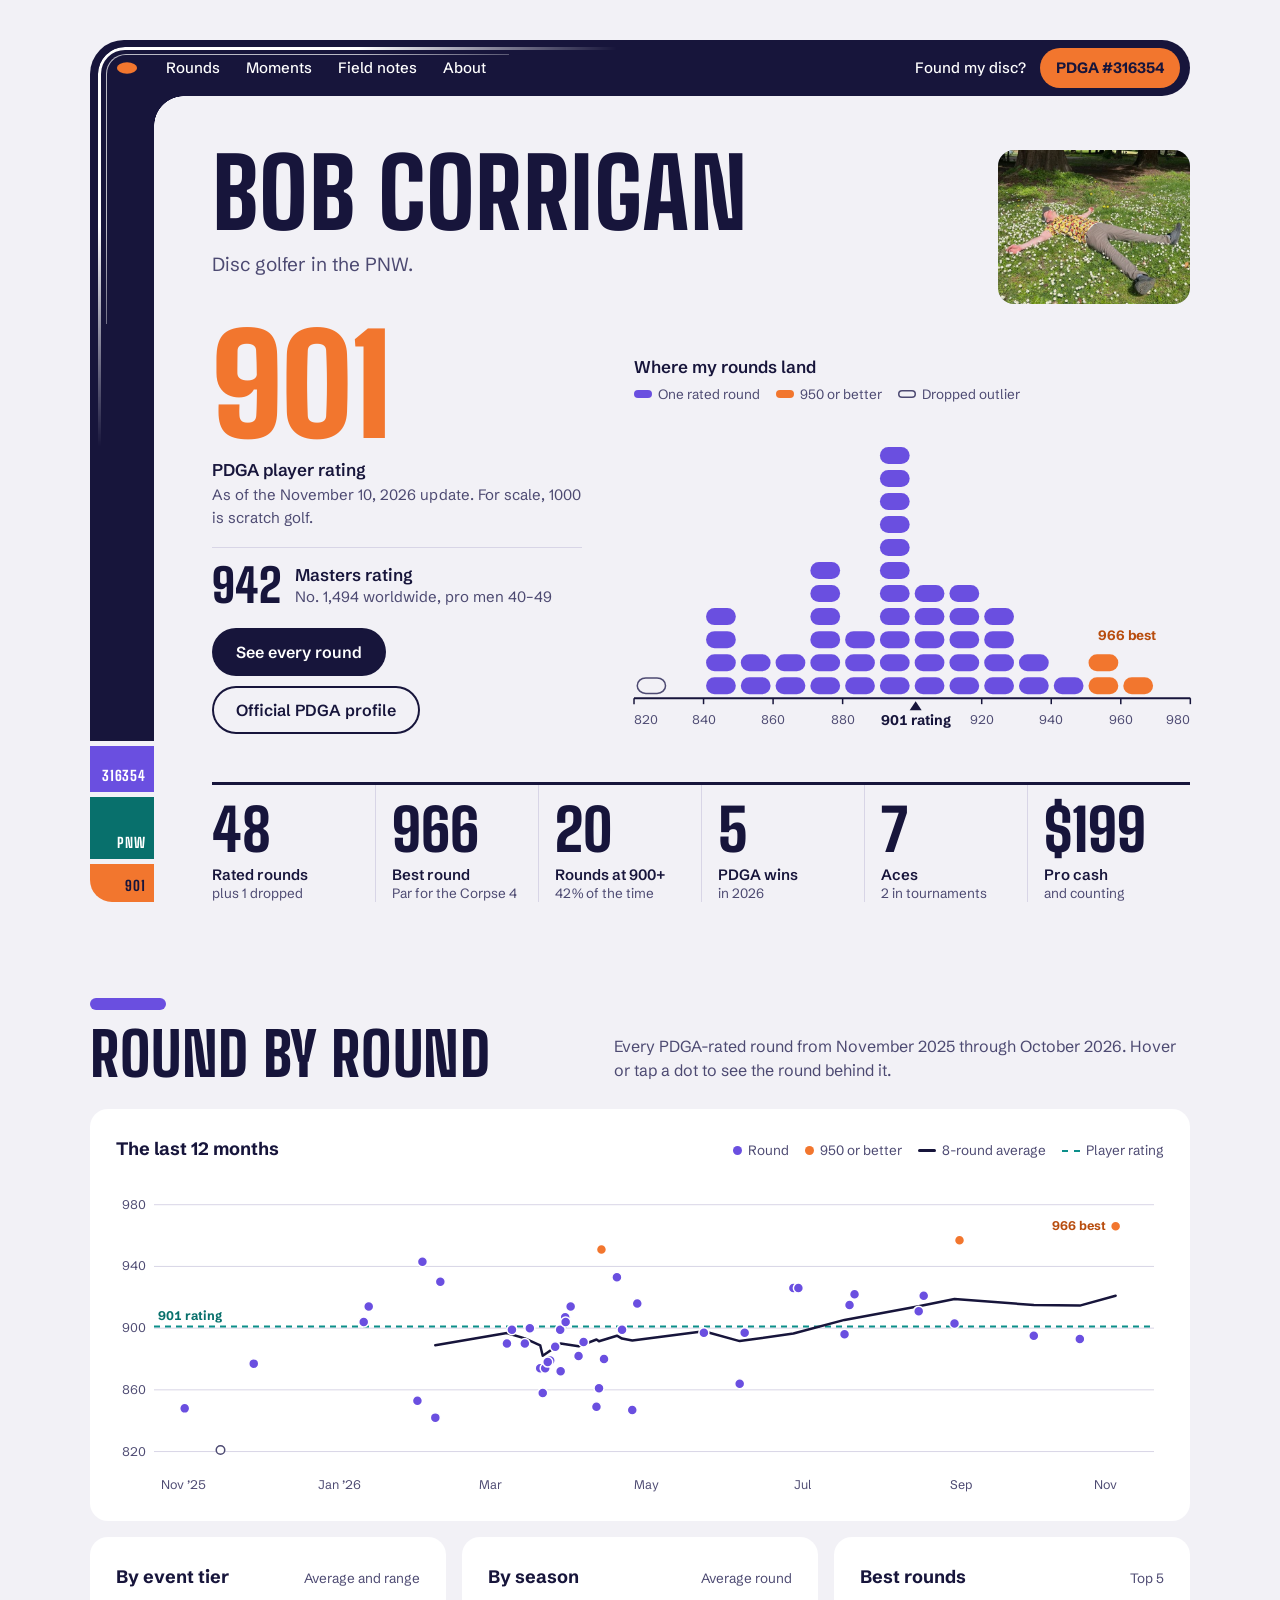
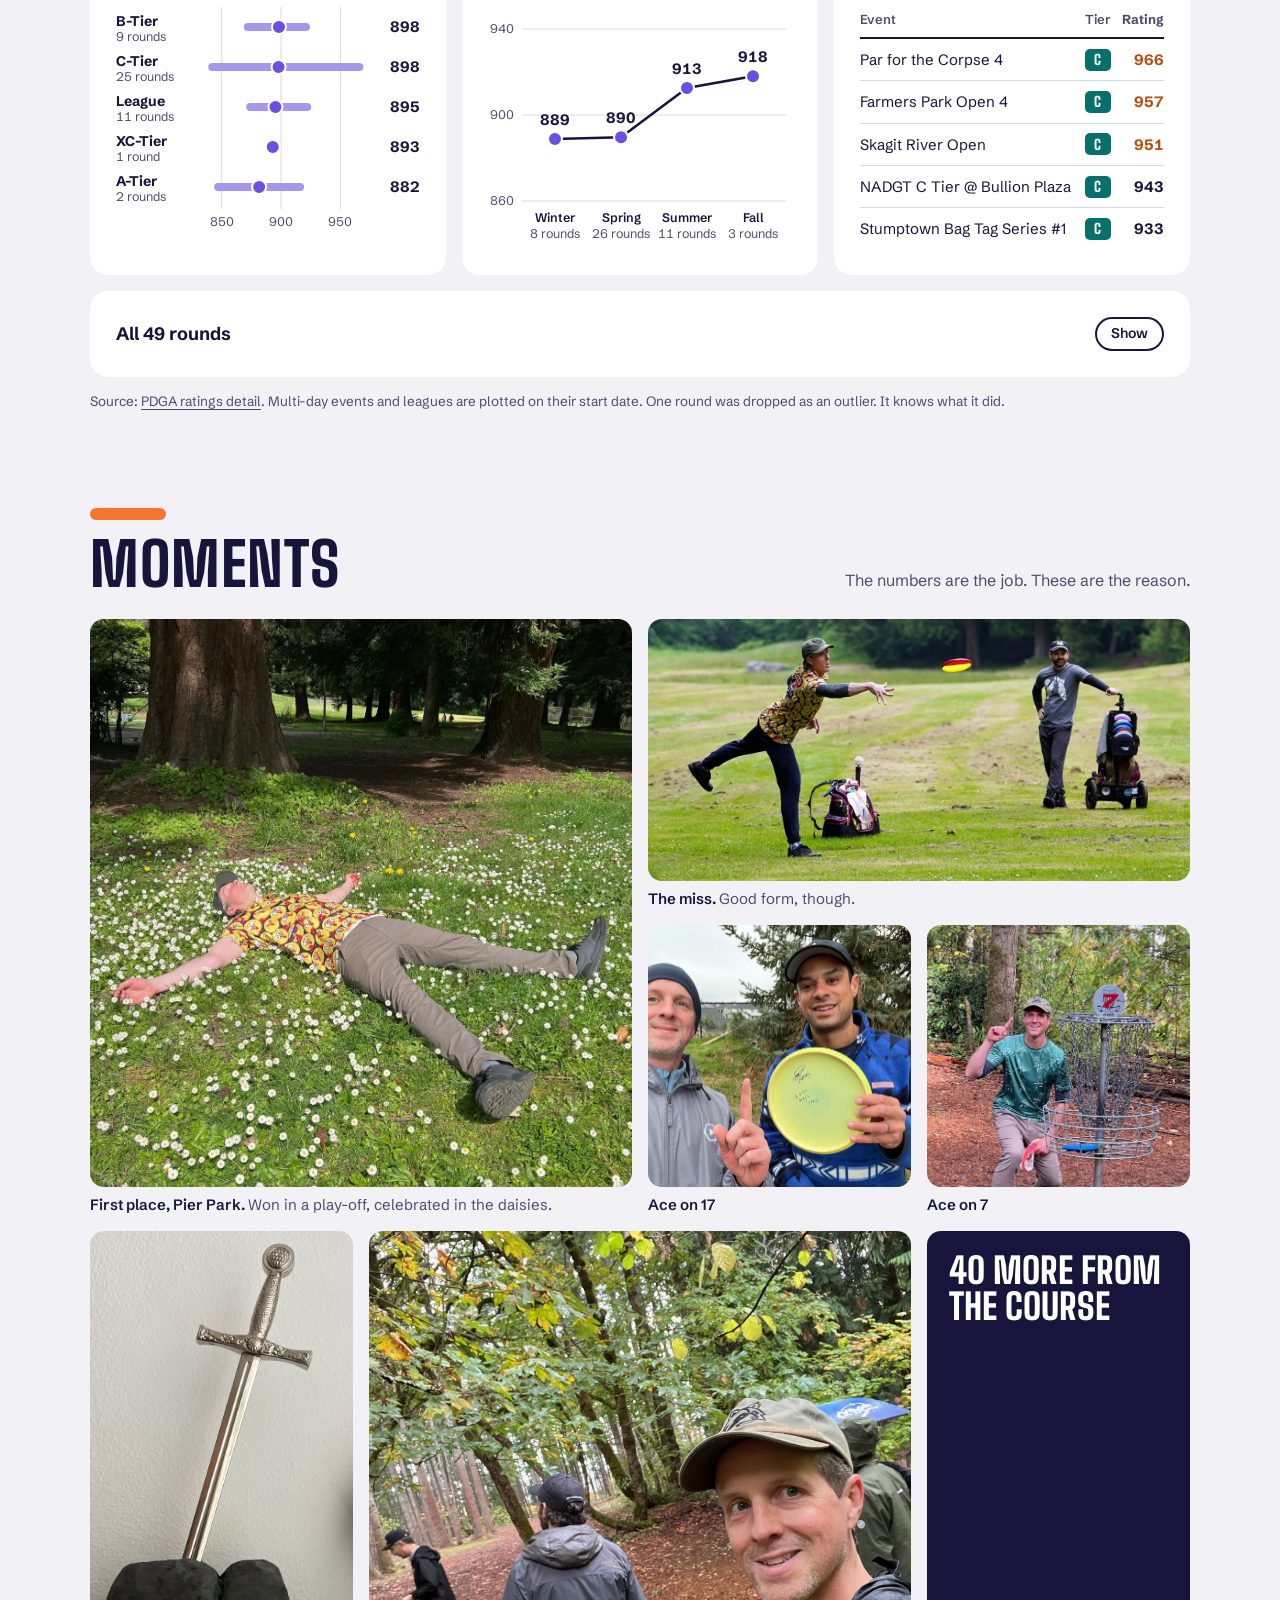
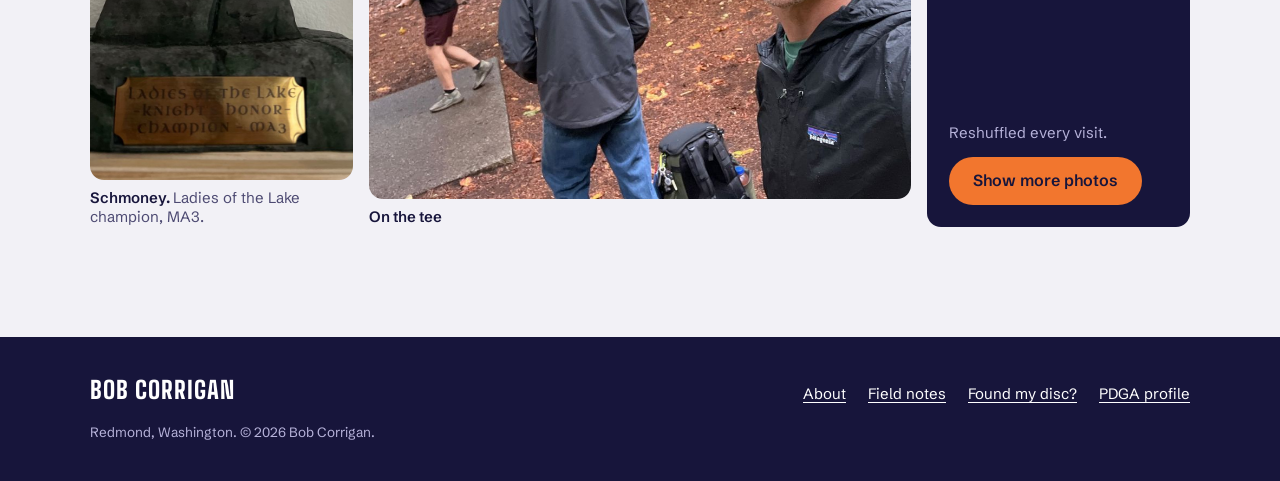
==== commit b615fc7b: "Remove name from homepage top bar Co-Authored-By: Claude Fable 5.2 <noreply@anthropic.com> Claude-Se" ====
--- a/index.html
+++ b/index.html
@@ -213,7 +213,7 @@
   <div class="frame home">
     <span class="streak" aria-hidden="true"></span>
     <header class="topbar">
-      <a class="brand" href="/" aria-label="Bob Corrigan, home"><svg viewBox="0 0 24 24" aria-hidden="true"><ellipse cx="12" cy="12" rx="11" ry="6.2" fill="#f2762e"/></svg>Bob Corrigan</a>
+      <a class="brand" href="/" aria-label="Bob Corrigan, home"><svg viewBox="0 0 24 24" aria-hidden="true"><ellipse cx="12" cy="12" rx="11" ry="6.2" fill="#f2762e"/></svg></a>
       <nav class="nav" aria-label="Site">
         <a href="#rounds">Rounds</a>
         <a href="#moments">Moments</a>
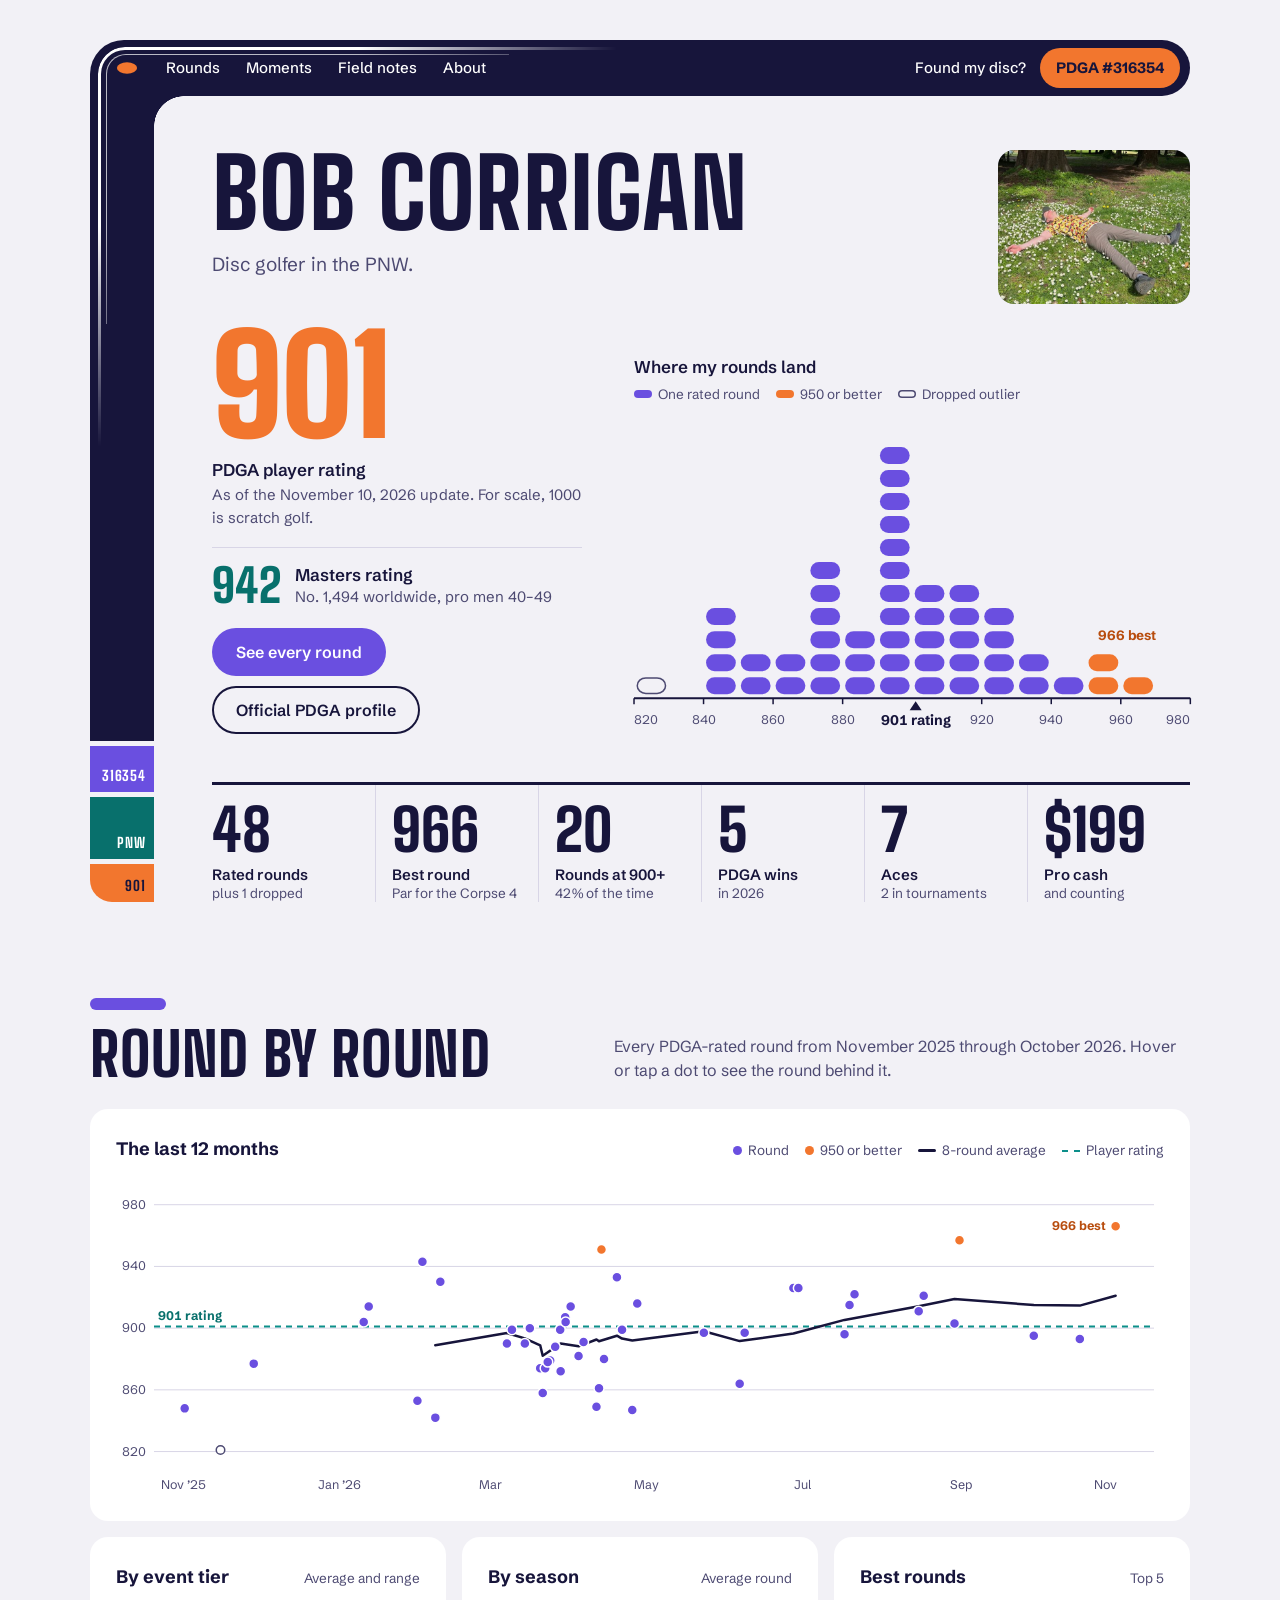
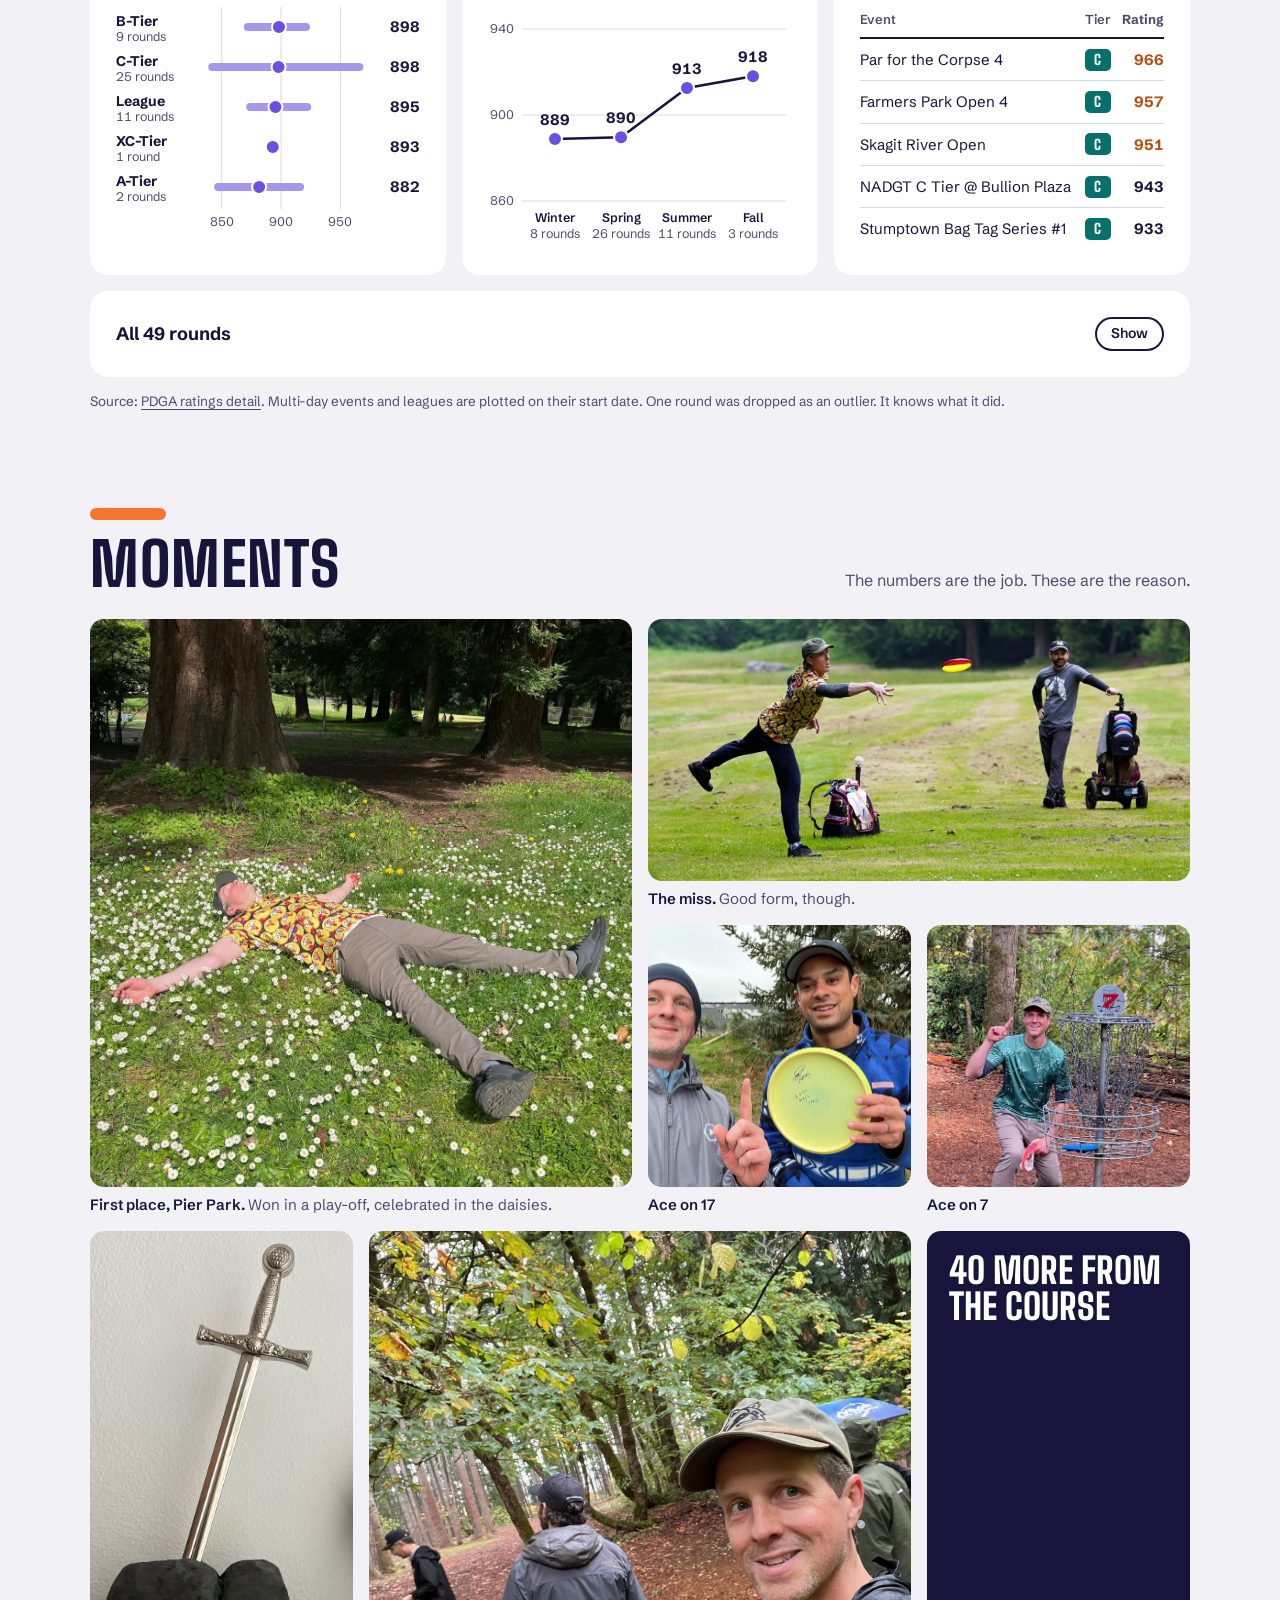
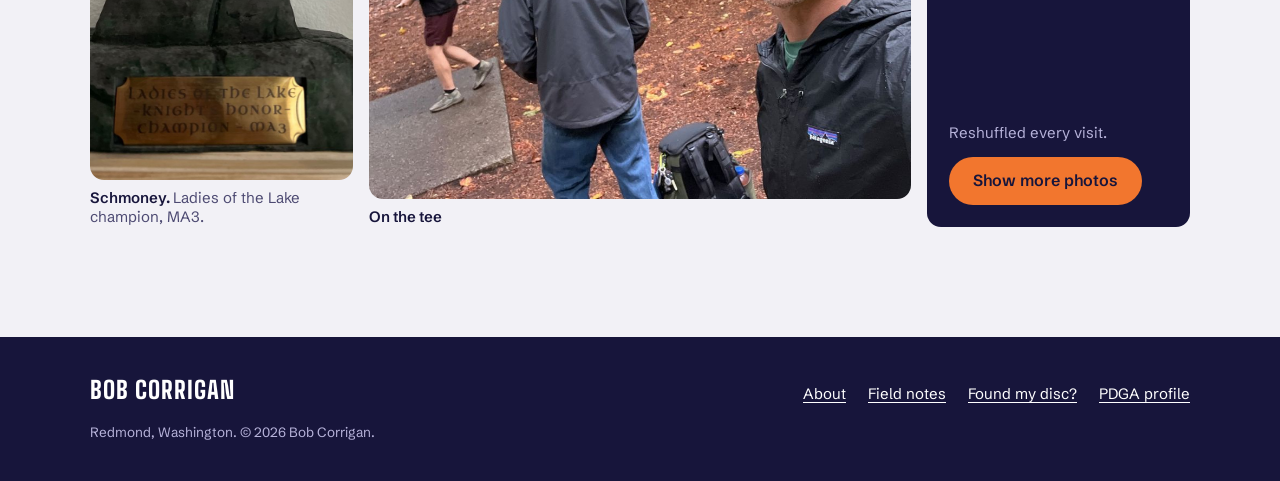
==== commit 6720d418: "Mobile header shows Found my disc and full PDGA button; recolor masters rating and primary button Co" ====
--- a/index.html
+++ b/index.html
@@ -53,7 +53,7 @@
     .pic-d { flex: none; width: clamp(150px, 15vw, 196px); height: auto; aspect-ratio: 5 / 4; border-radius: 16px; }
     .pic-m { display: none; }
     .masters { display: flex; align-items: center; gap: 14px; margin-top: 18px; padding-top: 16px; border-top: 1px solid var(--rule); max-width: 24rem; }
-    .masters b { font-family: var(--display); font-weight: 800; font-size: 46px; line-height: 0.9; font-variant-numeric: tabular-nums; }
+    .masters b { color: var(--teal-ink); font-family: var(--display); font-weight: 800; font-size: 46px; line-height: 0.9; font-variant-numeric: tabular-nums; }
     .masters span { font-size: 17px; font-weight: 600; line-height: 1.3; }
     .masters i { display: block; font-style: normal; font-weight: 400; font-size: 15px; color: var(--soft); }
     .hero-grid { display: grid; grid-template-columns: minmax(0, 0.8fr) minmax(0, 1.2fr); gap: clamp(24px, 4vw, 56px); align-items: end; margin-top: clamp(20px, 2.2vw, 30px); }
@@ -242,7 +242,7 @@
             <p class="rating-l">PDGA player rating <span>As of the November 10, 2026 update. For scale, 1000 is scratch golf.</span></p>
             <p class="masters"><b>942</b><span>Masters rating <i>No. 1,494 worldwide, pro men 40–49</i></span></p>
             <div class="hero-cta">
-              <a class="btn" href="#rounds">See every round</a>
+              <a class="btn violet" href="#rounds">See every round</a>
               <a class="btn ghost" href="https://www.pdga.com/player/316354" target="_blank" rel="noopener">Official PDGA profile</a>
             </div>
           </div>
--- a/assets/site.css
+++ b/assets/site.css
@@ -83,15 +83,17 @@
 
 @media (max-width: 900px) { .nav .wide { display: none; } .nav a.pdga { margin-left: auto; } }
 @media (max-width: 760px) {
-  .topbar, .topbar.solo { flex-wrap: wrap; padding: 10px 10px 8px 20px; border-radius: 26px 22px 22px 0; font-size: 14px; }
+  .topbar, .topbar.solo { flex-wrap: wrap; gap: 2px 6px; padding: 9px 9px 8px 20px; border-radius: 26px 22px 22px 0; font-size: 14px; }
   .topbar.solo { border-radius: 24px; }
-  .topbar { position: relative; }
-  .brand { width: 100%; font-size: 20px; }
-  .nav a.pdga { position: absolute; top: 9px; right: 9px; margin: 0; padding: 6px 12px; }
-  .nav { margin-left: -10px; }
-  .nav { margin-right: 0; }
-  .nav a { padding: 7px 9px; }
-  .nav a.pdga { padding: 7px 12px; }
+  .topbar::before { content: ''; order: 3; flex-basis: 100%; height: 0; }
+  .brand { order: 0; margin-right: auto; font-size: 20px; }
+  .brand-t { display: none; }
+  .nav { display: contents; }
+  .nav .wide { display: inline; }
+  .nav a { order: 4; padding: 7px 9px; white-space: nowrap; }
+  .nav a:first-child { margin-left: -9px; }
+  .nav a.push { order: 1; margin-left: auto; }
+  .nav a.pdga { order: 2; margin-left: 0; padding: 6px 12px; }
 }
 
 /* ── Section heads ── */
@@ -111,6 +113,8 @@
   cursor: pointer; transition: background 0.15s ease;
 }
 .btn:hover { background: var(--violet); color: #fff; }
+.btn.violet { background: var(--violet); }
+.btn.violet:hover { background: var(--ink); }
 .btn.ghost { background: transparent; color: var(--ink); box-shadow: inset 0 0 0 2px var(--ink); }
 .btn.ghost:hover { background: var(--ink); color: #fff; }
 
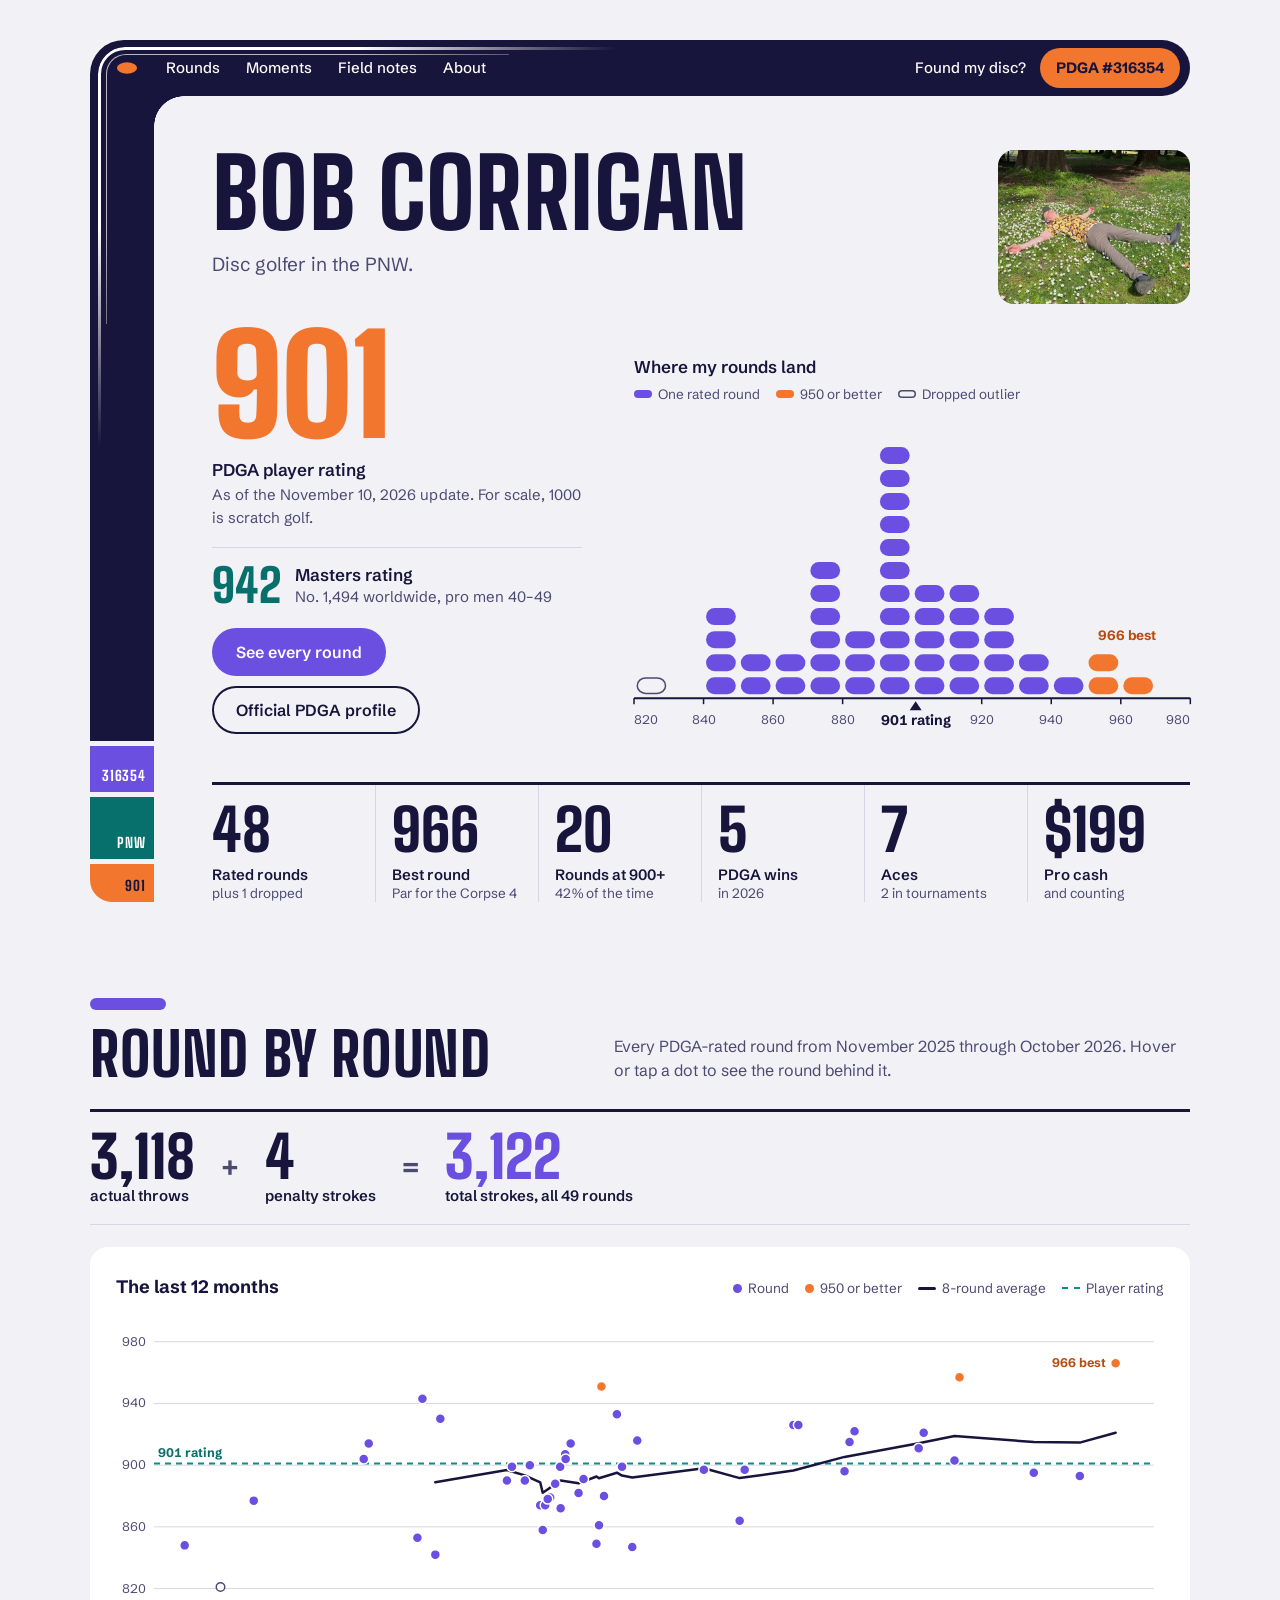
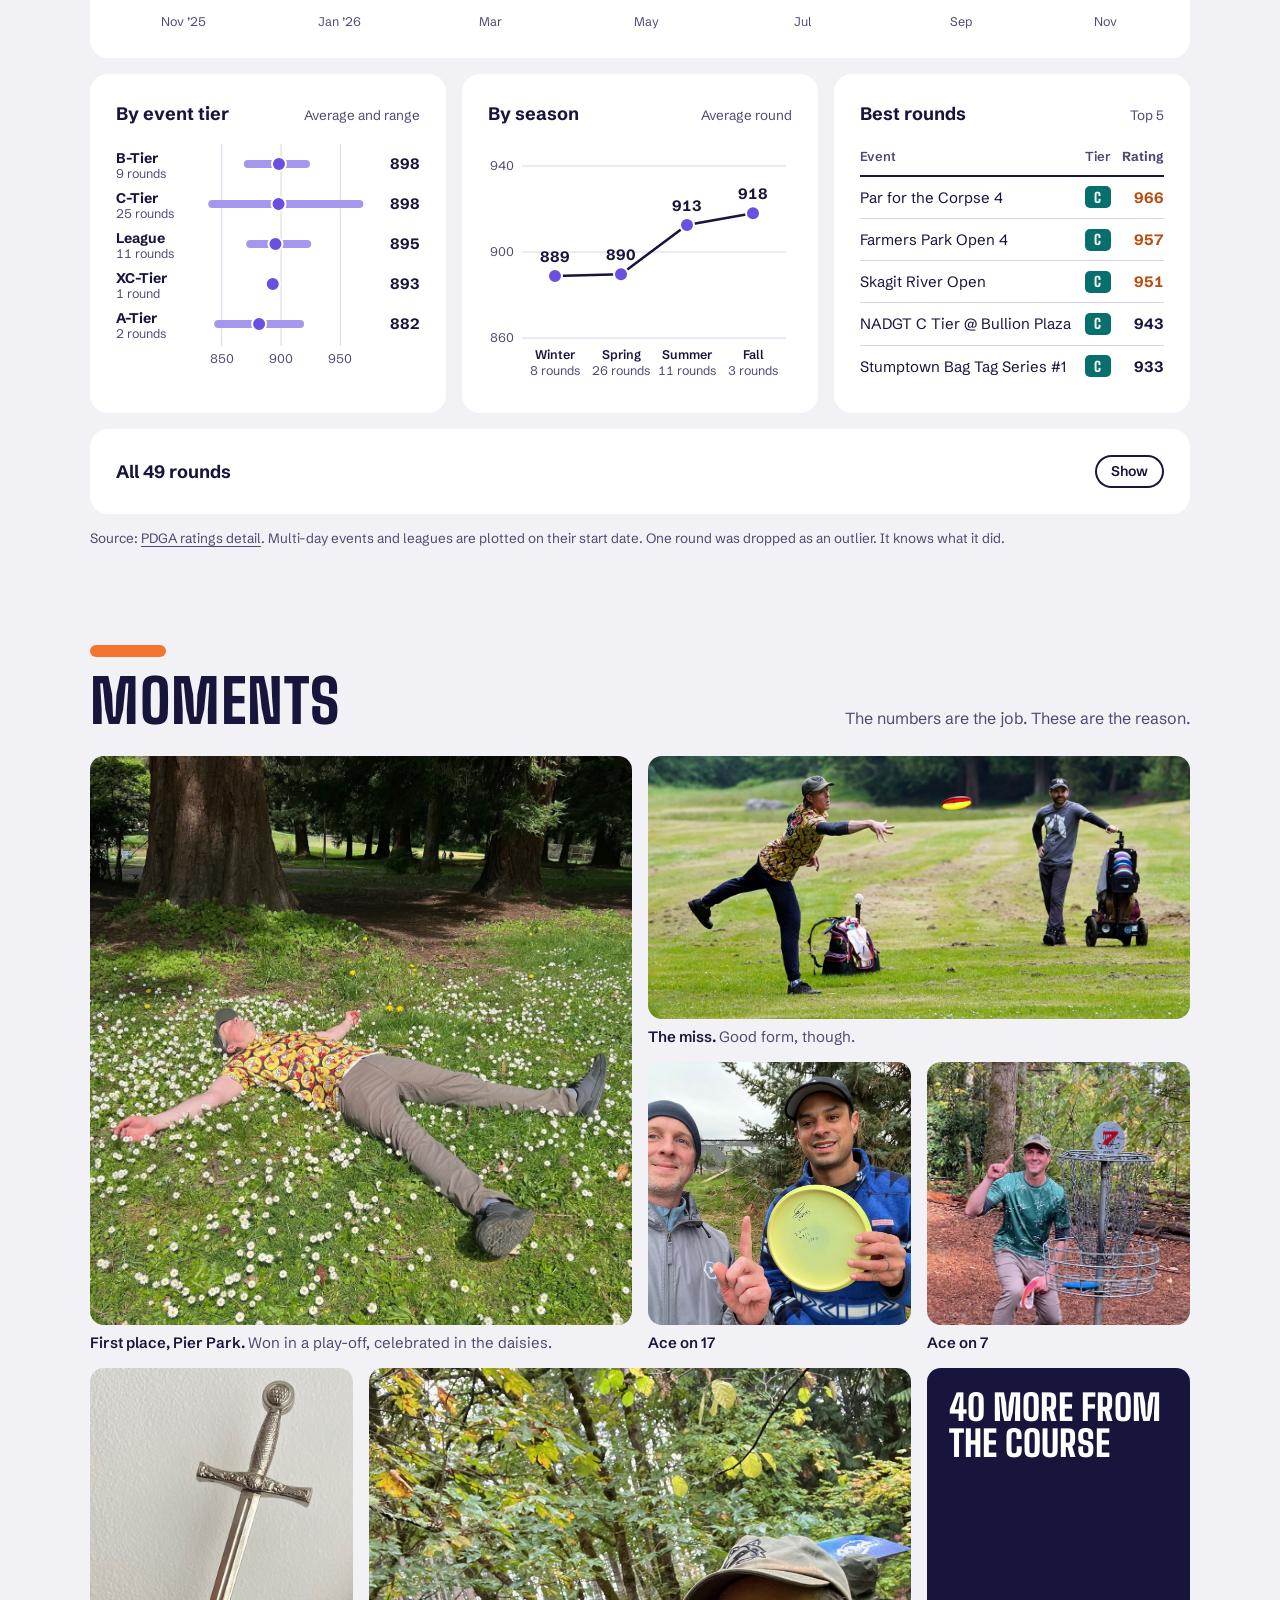
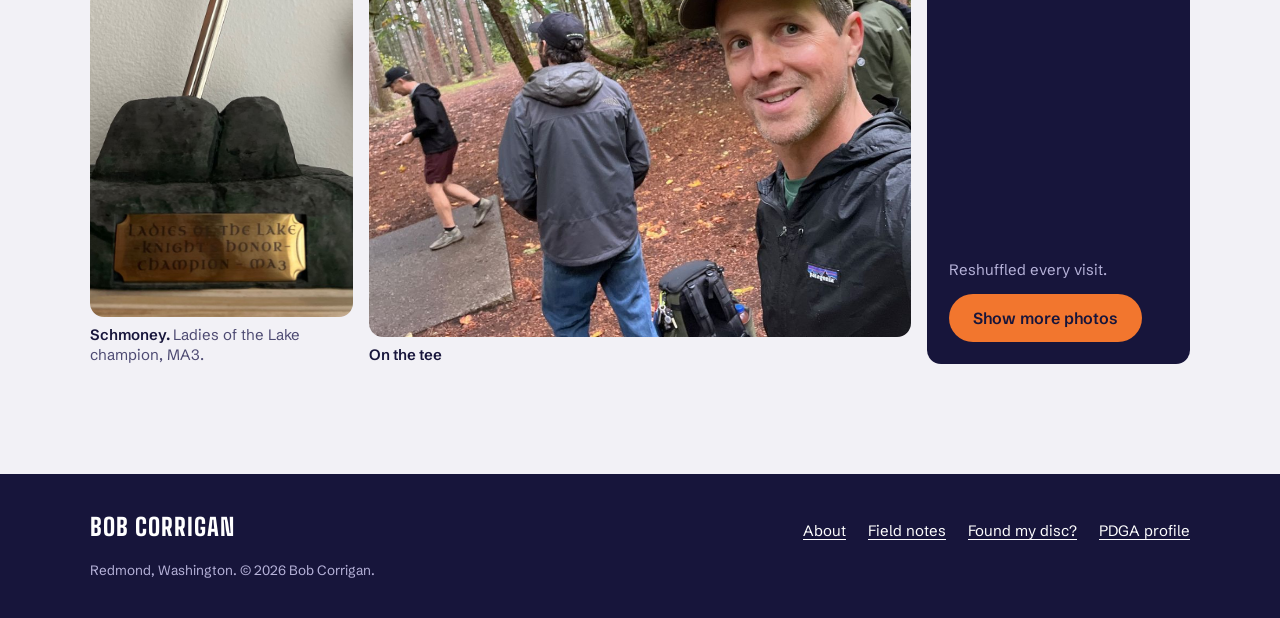
==== commit f28aafb5: "Add stroke totals: throws, penalty strokes and total strokes Co-Authored-By: Claude Fable 5.2 <norep" ====
--- a/index.html
+++ b/index.html
@@ -95,6 +95,11 @@
     .panel-h { display: flex; flex-wrap: wrap; align-items: baseline; justify-content: space-between; gap: 6px 20px; margin-bottom: 12px; }
     .panel-h h3 { font-size: 18px; font-weight: 700; }
     .panel-h p { font-size: 13.5px; color: var(--soft); }
+    .sum { display: flex; flex-wrap: wrap; align-items: flex-end; gap: 10px 26px; margin-bottom: 22px; padding: 16px 0 18px; border-top: 3px solid var(--ink); border-bottom: 1px solid var(--rule); }
+    .sum span { display: flex; flex-direction: column; font-size: 15px; font-weight: 600; line-height: 1.3; }
+    .sum b { font-family: var(--display); font-weight: 800; font-size: clamp(40px, 4.6vw, 58px); line-height: 1; font-variant-numeric: tabular-nums; }
+    .sum i { padding-bottom: 22px; font-family: var(--display); font-style: normal; font-weight: 700; font-size: 34px; line-height: 1; color: var(--soft); }
+    .sum .sum-t b { color: var(--violet); }
     .trio { display: grid; grid-template-columns: repeat(3, minmax(0, 1fr)); gap: 16px; margin-top: 16px; }
     .rtab { width: 100%; border-collapse: collapse; font-size: 15px; }
     .rtab th { padding: 6px 10px 8px 0; border-bottom: 2px solid var(--ink); font-size: 13px; font-weight: 600; text-align: left; color: var(--soft); white-space: nowrap; }
@@ -189,6 +194,11 @@
       .tally div:nth-child(4) { padding-left: 16px; border-left: 1px solid var(--rule); }
       .tally div:nth-child(odd) { padding-left: 0; border-left: 0; }
       .trio { grid-template-columns: 1fr; }
+      .sum { gap: 8px 16px; }
+      .sum i { padding-bottom: 20px; font-size: 26px; }
+      .sum .sum-t { flex-basis: 100%; }
+      .sum .eq { display: none; }
+      .sum .sum-t b::before { content: '= '; color: var(--soft); font-weight: 700; }
       .moments { grid-template-columns: repeat(2, minmax(0, 1fr)); grid-auto-rows: auto; gap: 12px; }
       .mo img { height: auto; aspect-ratio: 1; }
       .m-a, .m-b, .m-e, .m-f, .more { grid-column: 1 / -1; grid-row: auto; }
@@ -271,6 +281,14 @@
         <h2 id="rounds-h">Round by round</h2>
         <p>Every PDGA-rated round from November 2025 through October 2026. Hover or tap a dot to see the round behind it.</p>
       </div>
+
+      <p class="sum needs-js" aria-label="Throws plus penalty strokes equals total strokes">
+        <span><b id="sThrows">3,118</b> actual throws</span>
+        <i aria-hidden="true">+</i>
+        <span><b id="sPen">4</b> penalty strokes</span>
+        <i class="eq" aria-hidden="true">=</i>
+        <span class="sum-t"><b id="sTotal">3,122</b> total strokes, all 49 rounds</span>
+      </p>
 
       <div class="panel needs-js">
         <div class="panel-h">
@@ -469,6 +487,10 @@
       $('tBest').textContent = best.rt;
       $('tBestEv').textContent = best.ev;
       $('t900').textContent = n900;
+      var PENALTY_STROKES = 4, strokes = R.reduce(function (s, r) { return s + r.score; }, 0);
+      $('sTotal').textContent = strokes.toLocaleString('en-US');
+      $('sPen').textContent = PENALTY_STROKES;
+      $('sThrows').textContent = (strokes - PENALTY_STROKES).toLocaleString('en-US');
       $('tPct').textContent = Math.round(n900 / counted.length * 100) + '% of the time';
 
       // ── Tooltip ──
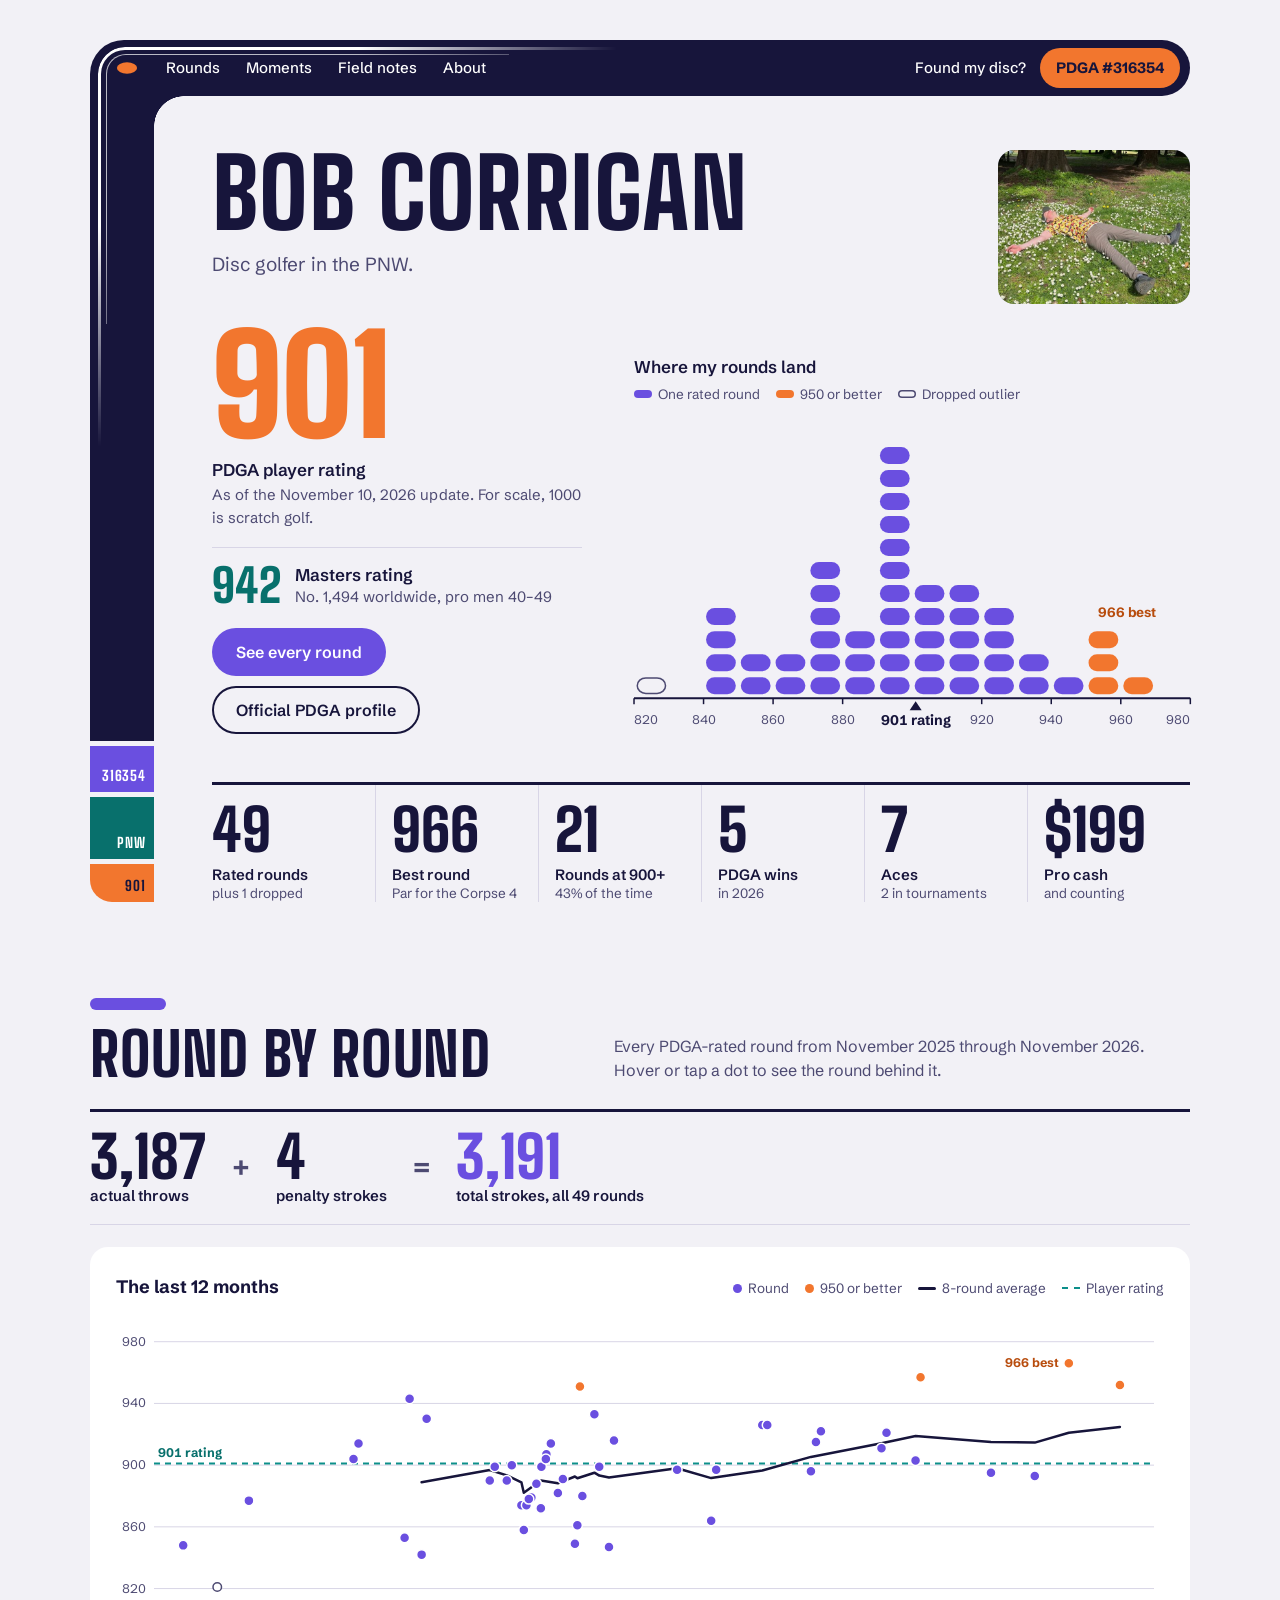
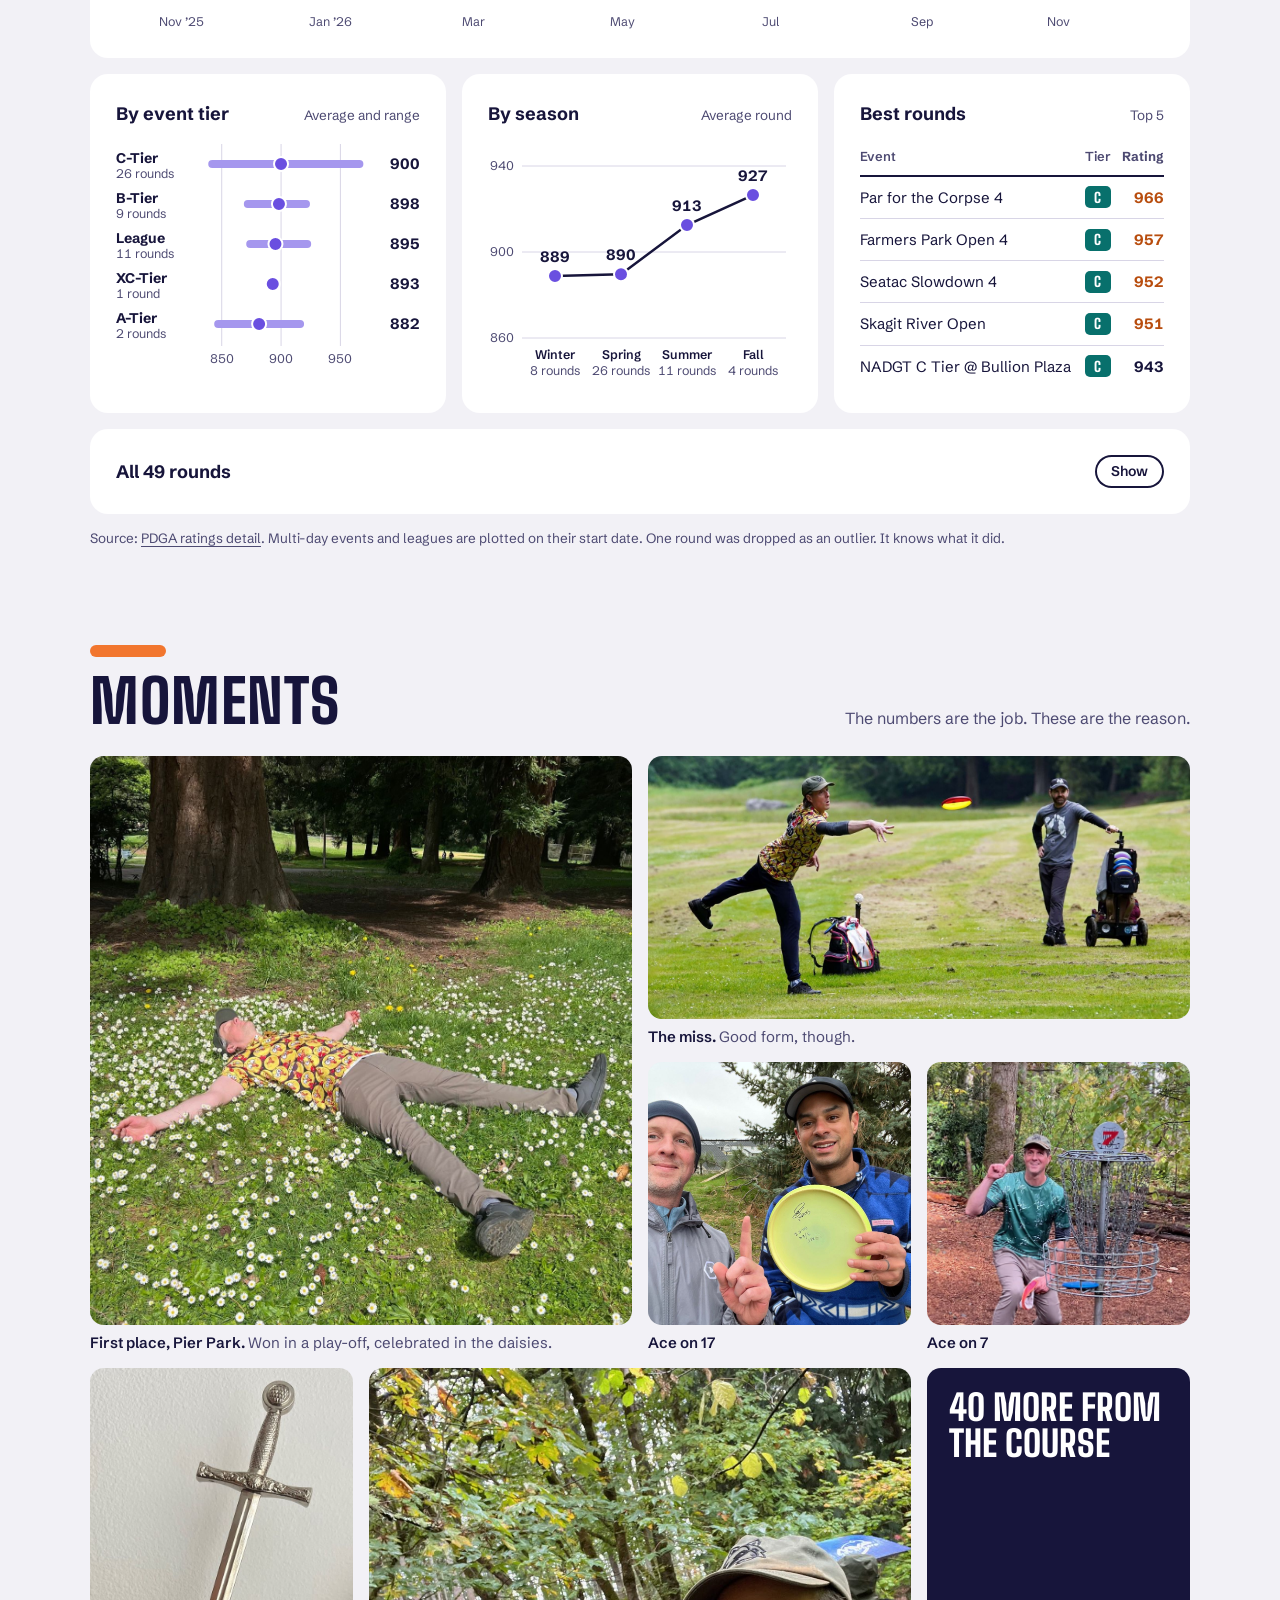
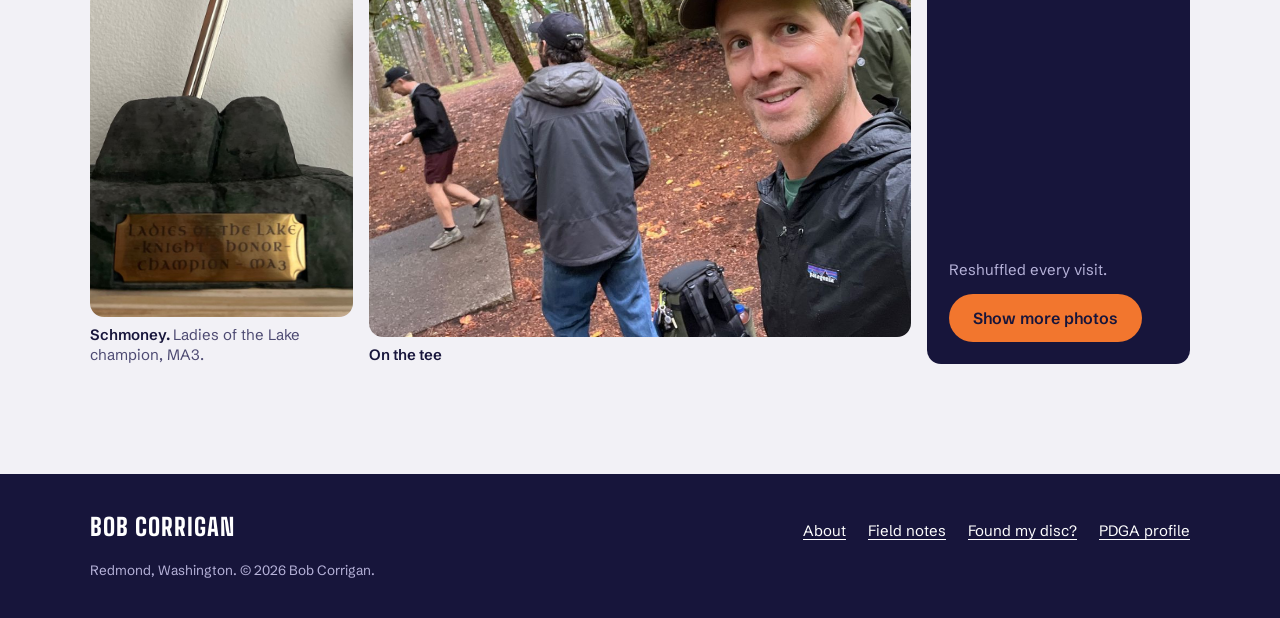
==== commit 798d6f48: "Add Seatac Slowdown 4 round (MPO, 69, 952 rating) Co-Authored-By: Claude Opus 5.5 <noreply@anthropic" ====
--- a/index.html
+++ b/index.html
@@ -279,7 +279,7 @@
     <section class="sec" id="rounds" aria-labelledby="rounds-h" style="--cap: var(--violet)">
       <div class="sec-h">
         <h2 id="rounds-h">Round by round</h2>
-        <p>Every PDGA-rated round from November 2025 through October 2026. Hover or tap a dot to see the round behind it.</p>
+        <p>Every PDGA-rated round from November 2025 through November 2026. Hover or tap a dot to see the round behind it.</p>
       </div>
 
       <p class="sum needs-js" aria-label="Throws plus penalty strokes equals total strokes">
@@ -416,6 +416,7 @@
       var R = [
         ["Par for the Corpse 4","C","2026-10-31","MP40",49,966,1],
         ["Farmers Park Open 4","C","2026-08-29","MP40",54,957,1],
+        ["Seatac Slowdown 4","C","2026-11-21","MPO",69,952,1],
         ["Skagit River Open","C","2026-04-11","MA3",49,951,1],
         ["NADGT C Tier @ Bullion Plaza","C","2026-01-31","MA40",60,943,1],
         ["Stumptown Bag Tag Series #1","C","2026-04-19","MA3",59,933,1],
@@ -561,7 +562,7 @@
       function drawLine() {
         var s = $('line'), small = s.getBoundingClientRect().width < 520;
         var H = small ? 240 : 320, W = prep(s, 1000, H), m = { l: 38, r: 10, t: 22, b: 28 };
-        var x0 = new Date('2025-10-20T12:00:00'), x1 = new Date('2026-11-15T12:00:00'), y0 = 810, y1 = 985;
+        var x0 = new Date('2025-10-20T12:00:00'), x1 = new Date('2026-12-05T12:00:00'), y0 = 810, y1 = 985;
         var X = function (d) { return m.l + (d - x0) / (x1 - x0) * (W - m.l - m.r); };
         var Y = function (v) { return m.t + (y1 - v) / (y1 - y0) * (H - m.t - m.b); };
         for (var v = 820; v <= 980; v += 40) {
